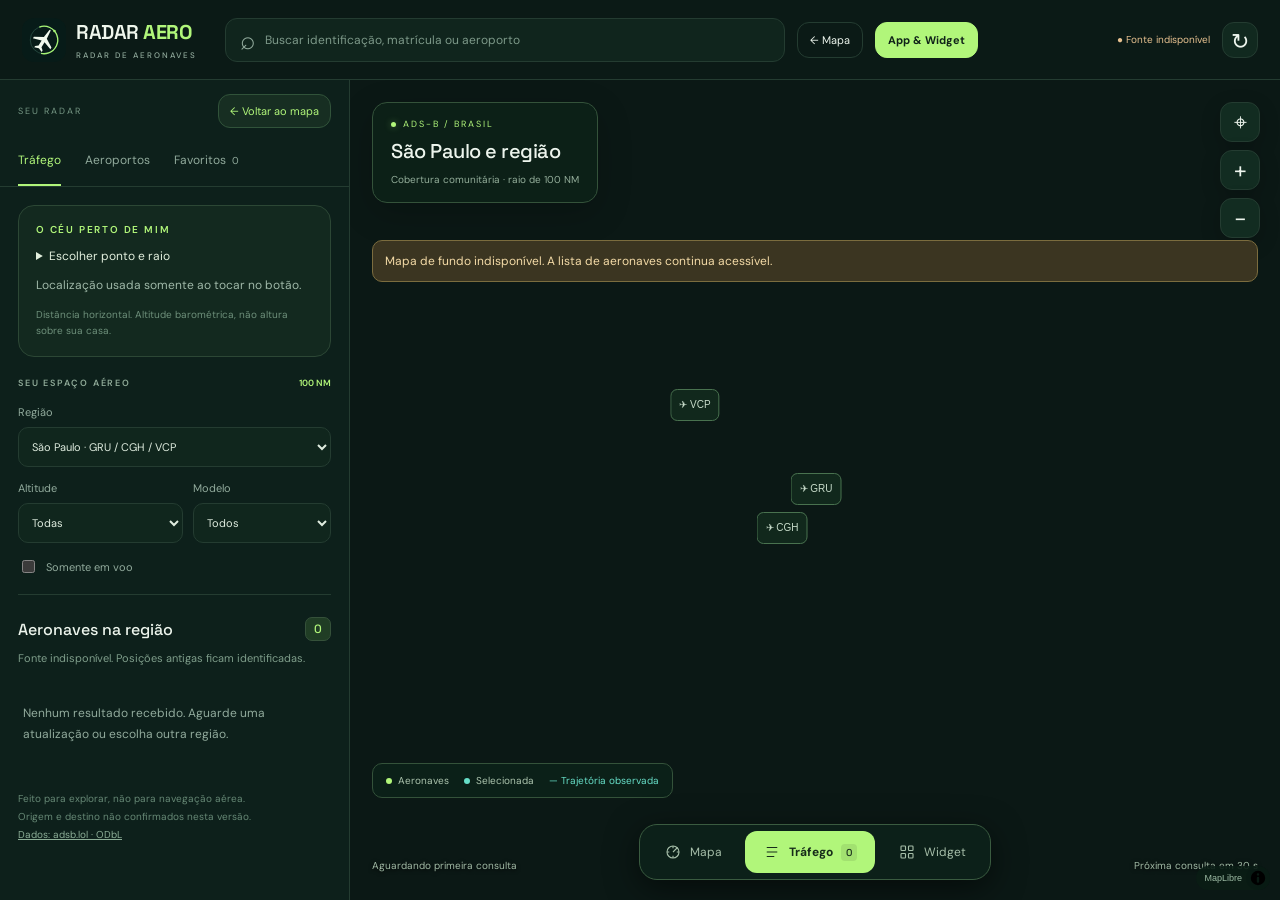
==== docs/radar.html @ 055c2222 "Importar projeto completo Radar Aero e remover importador temporário" ====
<!doctype html><html lang="pt-BR"><head><meta charset="utf-8"><meta name="viewport" content="width=device-width,initial-scale=1"><meta name="theme-color" content="#071b18"><link rel="manifest" href="./manifest.webmanifest?v=20261102-3"><link rel="apple-touch-icon" href="./icons/app-icon-192.png"><title>Radar Aero</title><link rel="stylesheet" href="./vendor/maplibre-gl.css"><link rel="stylesheet" href="./radar.css?v=20261102-3"></head><body>
<header><a class="brand" href="./" target="_top"><img class="logo" src="./icons/radar-mark.svg" width="44" height="44" alt=""><span>RADAR <b>AERO</b><small>RADAR DE AERONAVES</small></span></a><label class="search"><span>⌕</span><input id="search" type="search" placeholder="Buscar identificação, matrícula ou aeroporto" aria-label="Buscar identificação, matrícula ou aeroporto" autocomplete="off"></label><button id="map-back" class="header-map">← Mapa</button><button id="install-app" title="App e widget">App &amp; Widget</button><span class="connection" id="connection" role="status">● Conectando</span><button id="refresh" aria-label="Atualizar posições">↻</button></header>
<div class="workspace"><aside id="sidebar" aria-label="Tráfego e detalhes"><div class="mobile-handle"></div><div class="panel-top"><span>SEU RADAR</span><button id="collapse" aria-expanded="true">← Voltar ao mapa</button></div><div class="tabs" role="tablist" aria-label="Explorar"><button role="tab" aria-selected="true" data-tab="traffic">Tráfego</button><button role="tab" aria-selected="false" data-tab="airports">Aeroportos</button><button role="tab" aria-selected="false" data-tab="favorites">Favoritos <span id="fav-count">0</span></button></div><div class="scroll"><section id="selection" hidden aria-label="Aeronave selecionada"></section><section class="near-card" aria-label="Perto de mim"><div class="section-label">O CÉU PERTO DE MIM</div><details id="near-settings"><summary>Escolher ponto e raio</summary><p>Escolha seu ponto e descubra os aviões ao redor.</p><button id="locate">⌖ Usar minha localização</button><details><summary>Escolher ponto manualmente</summary><form id="near-form"><label>Latitude<input id="near-lat" type="number" min="-90" max="90" step="any" required placeholder="-23.4356"></label><label>Longitude<input id="near-lon" type="number" min="-180" max="180" step="any" required placeholder="-46.4731"></label><button>Salvar ponto e explorar</button></form></details><label>Raio<select id="near-radius"><option value="5">5 km</option><option value="10" selected>10 km</option><option value="25">25 km</option><option value="50">50 km</option></select></label></details><p id="near-status" role="status">Localização usada somente ao tocar no botão.</p><button id="leave-near" hidden>Voltar à região</button><button id="widget-config" hidden>↓ Configuração do widget</button><small>Distância horizontal. Altitude barométrica, não altura sobre sua casa.</small></section><section class="filters" id="filters"><div class="section-label">SEU ESPAÇO AÉREO <span>100 NM</span></div><label>Região<select id="region"><option value="sp">São Paulo · GRU / CGH / VCP</option><option value="rio">Rio de Janeiro · GIG</option><option value="brasilia">Brasília · BSB</option><option value="salvador">Salvador · SSA</option></select></label><div class="filter-row"><label>Altitude<select id="altitude"><option value="all">Todas</option><option value="low">Abaixo de 10.000 pés</option><option value="high">10.000 pés ou mais</option></select></label><label>Modelo<select id="model"><option value="all">Todos</option></select></label></div><label class="check"><input id="airborne" type="checkbox"> Somente em voo</label></section><div class="list-heading"><h1 id="list-title">Aeronaves na região</h1><span id="result-count">—</span></div><p id="list-note">Buscando posições recebidas pela rede ADS-B.</p><div id="results" role="tabpanel" aria-label="Resultados"></div><div class="side-footer">Feito para explorar, não para navegação aérea.<br>Origem e destino não confirmados nesta versão.<br><a href="https://www.adsb.lol/docs/open-data/api" target="_blank" rel="noopener">Dados: adsb.lol · ODbL</a></div></div></aside>
<main id="map-area" aria-label="Mapa do radar"><div id="map"></div><div class="map-title"><span><i class="signal-dot"></i> ADS-B / BRASIL</span><strong id="region-name">São Paulo e região</strong><small>Cobertura comunitária · raio de 100 NM</small></div><div id="map-error" hidden role="status">Mapa de fundo indisponível. A lista de aeronaves continua acessível.</div><div class="map-controls"><button id="home" aria-label="Voltar à região">⌖</button><button id="zoom-in" aria-label="Aproximar mapa">+</button><button id="zoom-out" aria-label="Afastar mapa">−</button></div><div class="map-legend"><span><i></i> Aeronaves</span><span><i class="cyan"></i> Selecionada</span><span class="line-key">— Trajetória observada</span></div><div class="bottom-status"><span id="updated">Aguardando primeira consulta</span><span id="next-update"></span></div></main></div>
<nav class="app-nav" aria-label="Navegação principal"><button id="nav-map" aria-pressed="true"><svg viewBox="0 0 24 24" aria-hidden="true"><circle cx="12" cy="12" r="8"/><path d="M12 12l6-6M4 12h3m10 0h3M12 4v3m0 10v3"/></svg>Mapa</button><button id="open-panel" aria-controls="sidebar" aria-expanded="false"><svg viewBox="0 0 24 24" aria-hidden="true"><path d="M5 6h14M5 12h14M5 18h10"/></svg>Tráfego <span id="mobile-count">0</span></button><button id="nav-widget"><svg viewBox="0 0 24 24" aria-hidden="true"><rect x="4" y="4" width="6" height="6" rx="1"/><rect x="14" y="4" width="6" height="6" rx="1"/><rect x="4" y="14" width="6" height="6" rx="1"/><rect x="14" y="14" width="6" height="6" rx="1"/></svg>Widget</button></nav><script src="./vendor/maplibre-gl.js"></script><script type="module" src="./radar.js?v=20261102-3"></script><dialog id="install-help" aria-labelledby="install-title"><div class="dialog-top"><img src="./icons/radar-mark.svg" width="48" height="48" alt="Radar Aero"><div class="dialog-switch" role="tablist" aria-label="Instalação"><button id="tab-app" role="tab" aria-selected="true">App</button><button id="tab-widget" role="tab" aria-selected="false">Widget Android</button></div><button id="close-install" aria-label="Fechar App e Widget">×</button></div><div class="dialog-scroll" data-view="app"><p class="eyebrow">SEU RADAR, SEMPRE POR PERTO</p><h2 id="install-title">Leve o céu com você.</h2><p class="dialog-lead">No computador, no celular ou direto na sua tela inicial.</p><section class="install-card"><span class="card-tag">CELULAR + PC</span><h3>Instale o Radar Aero</h3><p>Abra o mapa em uma janela própria, com atalho e ícone no seu aparelho.</p><button id="confirm-install" class="primary-action">Instalar app</button><p id="install-status" role="status">No Chrome ou Edge, procure “Instalar app” no menu do navegador. No iPhone, use Safari → Compartilhar → Adicionar à Tela de Início.</p></section><section class="install-card widget-card" id="widget-section"><span class="card-tag">WIDGET ANDROID</span><h3>O céu na sua tela inicial</h3><p>Veja os aviões perto do ponto salvo, sem abrir o mapa.</p><a class="primary-action" href="./downloads/radar-aero-widget-0.2.1.apk" download>Baixar widget Android <span>↓</span></a><ol><li>Instale o arquivo e abra <strong>Radar Aero Widget</strong>.</li><li>Toque em <strong>Adicionar widget à tela inicial</strong> e confirme no Android.</li><li>Escolha seu ponto depois, em <strong>Ajustes</strong> no widget.</li></ol><p class="helper">Se nada aparecer no Galaxy: pressione um espaço vazio da tela inicial → Widgets → Radar Aero Widget → Adicionar. O widget é instalado pelo APK, separadamente do app web.</p><button id="prepare-widget" class="secondary-action">Configurar meu ponto no radar →</button></section><p class="dialog-foot">O widget mostra o horário da consulta. Atualização automática sujeita às regras de bateria do Android.</p></div></dialog><script type="module" src="./pwa.js?v=20261102-3"></script></body></html>
---- docs/vendor/maplibre-gl.css ----
.maplibregl-map{font:12px/20px Helvetica Neue,Arial,Helvetica,sans-serif;overflow:hidden;position:relative;-webkit-tap-highlight-color:rgb(0 0 0/0)}.maplibregl-canvas{left:0;position:absolute;top:0}.maplibregl-map:fullscreen{height:100%;width:100%}.maplibregl-ctrl-group button.maplibregl-ctrl-compass{touch-action:none}.maplibregl-canvas-container.maplibregl-interactive,.maplibregl-ctrl-group button.maplibregl-ctrl-compass{cursor:grab;-webkit-user-select:none;-moz-user-select:none;user-select:none}.maplibregl-canvas-container.maplibregl-interactive.maplibregl-track-pointer{cursor:pointer}.maplibregl-canvas-container.maplibregl-interactive:active,.maplibregl-ctrl-group button.maplibregl-ctrl-compass:active{cursor:grabbing}.maplibregl-canvas-container.maplibregl-touch-zoom-rotate,.maplibregl-canvas-container.maplibregl-touch-zoom-rotate .maplibregl-canvas{touch-action:pan-x pan-y}.maplibregl-canvas-container.maplibregl-touch-drag-pan,.maplibregl-canvas-container.maplibregl-touch-drag-pan .maplibregl-canvas{touch-action:pinch-zoom}.maplibregl-canvas-container.maplibregl-touch-zoom-rotate.maplibregl-touch-drag-pan,.maplibregl-canvas-container.maplibregl-touch-zoom-rotate.maplibregl-touch-drag-pan .maplibregl-canvas{touch-action:none}.maplibregl-canvas-container.maplibregl-touch-drag-pan.maplibregl-cooperative-gestures,.maplibregl-canvas-container.maplibregl-touch-drag-pan.maplibregl-cooperative-gestures .maplibregl-canvas{touch-action:pan-x pan-y}.maplibregl-ctrl-bottom-left,.maplibregl-ctrl-bottom-right,.maplibregl-ctrl-top-left,.maplibregl-ctrl-top-right{pointer-events:none;position:absolute;z-index:2}.maplibregl-ctrl-top-left{left:0;top:0}.maplibregl-ctrl-top-right{right:0;top:0}.maplibregl-ctrl-bottom-left{bottom:0;left:0}.maplibregl-ctrl-bottom-right{bottom:0;right:0}.maplibregl-ctrl{clear:both;pointer-events:auto;transform:translate(0)}.maplibregl-ctrl-top-left .maplibregl-ctrl{float:left;margin:10px 0 0 10px}.maplibregl-ctrl-top-right .maplibregl-ctrl{float:right;margin:10px 10px 0 0}.maplibregl-ctrl-bottom-left .maplibregl-ctrl{float:left;margin:0 0 10px 10px}.maplibregl-ctrl-bottom-right .maplibregl-ctrl{float:right;margin:0 10px 10px 0}.maplibregl-ctrl-group{background:#fff;border-radius:4px}.maplibregl-ctrl-group:not(:empty){box-shadow:0 0 0 2px rgba(0,0,0,.1)}@media (forced-colors:active){.maplibregl-ctrl-group:not(:empty){box-shadow:0 0 0 2px ButtonText}}.maplibregl-ctrl-group button{background-color:transparent;border:0;box-sizing:border-box;cursor:pointer;display:block;height:29px;outline:none;padding:0;width:29px}.maplibregl-ctrl-group button+button{border-top:1px solid #ddd}.maplibregl-ctrl button .maplibregl-ctrl-icon{background-position:50%;background-repeat:no-repeat;display:block;height:100%;width:100%}@media (forced-colors:active){.maplibregl-ctrl-icon{background-color:transparent}.maplibregl-ctrl-group button+button{border-top:1px solid ButtonText}}.maplibregl-ctrl button::-moz-focus-inner{border:0;padding:0}.maplibregl-ctrl-attrib-button:focus,.maplibregl-ctrl-group button:focus{box-shadow:0 0 2px 2px #0096ff}.maplibregl-ctrl button:disabled{cursor:not-allowed}.maplibregl-ctrl button:disabled .maplibregl-ctrl-icon{opacity:.25}@media (hover:hover){.maplibregl-ctrl button:not(:disabled):hover{background-color:rgb(0 0 0/5%)}}.maplibregl-ctrl button:not(:disabled):active{background-color:rgb(0 0 0/5%)}.maplibregl-ctrl-group button:focus:focus-visible{box-shadow:0 0 2px 2px #0096ff}.maplibregl-ctrl-group button:focus:not(:focus-visible){box-shadow:none}.maplibregl-ctrl-group button:focus:first-child{border-radius:4px 4px 0 0}.maplibregl-ctrl-group button:focus:last-child{border-radius:0 0 4px 4px}.maplibregl-ctrl-group button:focus:only-child{border-radius:inherit}.maplibregl-ctrl button.maplibregl-ctrl-zoom-out .maplibregl-ctrl-icon{background-image:url("data:image/svg+xml;charset=utf-8,%3Csvg xmlns='http://www.w3.org/2000/svg' width='29' height='29' fill='%23333' viewBox='0 0 29 29'%3E%3Cpath d='M10 13c-.75 0-1.5.75-1.5 1.5S9.25 16 10 16h9c.75 0 1.5-.75 1.5-1.5S19.75 13 19 13z'/%3E%3C/svg%3E")}.maplibregl-ctrl button.maplibregl-ctrl-zoom-in .maplibregl-ctrl-icon{background-image:url("data:image/svg+xml;charset=utf-8,%3Csvg xmlns='http://www.w3.org/2000/svg' width='29' height='29' fill='%23333' viewBox='0 0 29 29'%3E%3Cpath d='M14.5 8.5c-.75 0-1.5.75-1.5 1.5v3h-3c-.75 0-1.5.75-1.5 1.5S9.25 16 10 16h3v3c0 .75.75 1.5 1.5 1.5S16 19.75 16 19v-3h3c.75 0 1.5-.75 1.5-1.5S19.75 13 19 13h-3v-3c0-.75-.75-1.5-1.5-1.5'/%3E%3C/svg%3E")}@media (forced-colors:active){.maplibregl-ctrl button.maplibregl-ctrl-zoom-out .maplibregl-ctrl-icon{background-image:url("data:image/svg+xml;charset=utf-8,%3Csvg xmlns='http://www.w3.org/2000/svg' width='29' height='29' fill='%23fff' viewBox='0 0 29 29'%3E%3Cpath d='M10 13c-.75 0-1.5.75-1.5 1.5S9.25 16 10 16h9c.75 0 1.5-.75 1.5-1.5S19.75 13 19 13z'/%3E%3C/svg%3E")}.maplibregl-ctrl button.maplibregl-ctrl-zoom-in .maplibregl-ctrl-icon{background-image:url("data:image/svg+xml;charset=utf-8,%3Csvg xmlns='http://www.w3.org/2000/svg' width='29' height='29' fill='%23fff' viewBox='0 0 29 29'%3E%3Cpath d='M14.5 8.5c-.75 0-1.5.75-1.5 1.5v3h-3c-.75 0-1.5.75-1.5 1.5S9.25 16 10 16h3v3c0 .75.75 1.5 1.5 1.5S16 19.75 16 19v-3h3c.75 0 1.5-.75 1.5-1.5S19.75 13 19 13h-3v-3c0-.75-.75-1.5-1.5-1.5'/%3E%3C/svg%3E")}}@media (forced-colors:active) and (prefers-color-scheme:light){.maplibregl-ctrl button.maplibregl-ctrl-zoom-out .maplibregl-ctrl-icon{background-image:url("data:image/svg+xml;charset=utf-8,%3Csvg xmlns='http://www.w3.org/2000/svg' width='29' height='29' viewBox='0 0 29 29'%3E%3Cpath d='M10 13c-.75 0-1.5.75-1.5 1.5S9.25 16 10 16h9c.75 0 1.5-.75 1.5-1.5S19.75 13 19 13z'/%3E%3C/svg%3E")}.maplibregl-ctrl button.maplibregl-ctrl-zoom-in .maplibregl-ctrl-icon{background-image:url("data:image/svg+xml;charset=utf-8,%3Csvg xmlns='http://www.w3.org/2000/svg' width='29' height='29' viewBox='0 0 29 29'%3E%3Cpath d='M14.5 8.5c-.75 0-1.5.75-1.5 1.5v3h-3c-.75 0-1.5.75-1.5 1.5S9.25 16 10 16h3v3c0 .75.75 1.5 1.5 1.5S16 19.75 16 19v-3h3c.75 0 1.5-.75 1.5-1.5S19.75 13 19 13h-3v-3c0-.75-.75-1.5-1.5-1.5'/%3E%3C/svg%3E")}}.maplibregl-ctrl button.maplibregl-ctrl-fullscreen .maplibregl-ctrl-icon{background-image:url("data:image/svg+xml;charset=utf-8,%3Csvg xmlns='http://www.w3.org/2000/svg' width='29' height='29' fill='%23333' viewBox='0 0 29 29'%3E%3Cpath d='M24 16v5.5c0 1.75-.75 2.5-2.5 2.5H16v-1l3-1.5-4-5.5 1-1 5.5 4 1.5-3zM6 16l1.5 3 5.5-4 1 1-4 5.5 3 1.5v1H7.5C5.75 24 5 23.25 5 21.5V16zm7-11v1l-3 1.5 4 5.5-1 1-5.5-4L6 13H5V7.5C5 5.75 5.75 5 7.5 5zm11 2.5c0-1.75-.75-2.5-2.5-2.5H16v1l3 1.5-4 5.5 1 1 5.5-4 1.5 3h1z'/%3E%3C/svg%3E")}.maplibregl-ctrl button.maplibregl-ctrl-shrink .maplibregl-ctrl-icon{background-image:url("data:image/svg+xml;charset=utf-8,%3Csvg xmlns='http://www.w3.org/2000/svg' width='29' height='29' viewBox='0 0 29 29'%3E%3Cpath d='M18.5 16c-1.75 0-2.5.75-2.5 2.5V24h1l1.5-3 5.5 4 1-1-4-5.5 3-1.5v-1zM13 18.5c0-1.75-.75-2.5-2.5-2.5H5v1l3 1.5L4 24l1 1 5.5-4 1.5 3h1zm3-8c0 1.75.75 2.5 2.5 2.5H24v-1l-3-1.5L25 5l-1-1-5.5 4L17 5h-1zM10.5 13c1.75 0 2.5-.75 2.5-2.5V5h-1l-1.5 3L5 4 4 5l4 5.5L5 12v1z'/%3E%3C/svg%3E")}@media (forced-colors:active){.maplibregl-ctrl button.maplibregl-ctrl-fullscreen .maplibregl-ctrl-icon{background-image:url("data:image/svg+xml;charset=utf-8,%3Csvg xmlns='http://www.w3.org/2000/svg' width='29' height='29' fill='%23fff' viewBox='0 0 29 29'%3E%3Cpath d='M24 16v5.5c0 1.75-.75 2.5-2.5 2.5H16v-1l3-1.5-4-5.5 1-1 5.5 4 1.5-3zM6 16l1.5 3 5.5-4 1 1-4 5.5 3 1.5v1H7.5C5.75 24 5 23.25 5 21.5V16zm7-11v1l-3 1.5 4 5.5-1 1-5.5-4L6 13H5V7.5C5 5.75 5.75 5 7.5 5zm11 2.5c0-1.75-.75-2.5-2.5-2.5H16v1l3 1.5-4 5.5 1 1 5.5-4 1.5 3h1z'/%3E%3C/svg%3E")}.maplibregl-ctrl button.maplibregl-ctrl-shrink .maplibregl-ctrl-icon{background-image:url("data:image/svg+xml;charset=utf-8,%3Csvg xmlns='http://www.w3.org/2000/svg' width='29' height='29' fill='%23fff' viewBox='0 0 29 29'%3E%3Cpath d='M18.5 16c-1.75 0-2.5.75-2.5 2.5V24h1l1.5-3 5.5 4 1-1-4-5.5 3-1.5v-1zM13 18.5c0-1.75-.75-2.5-2.5-2.5H5v1l3 1.5L4 24l1 1 5.5-4 1.5 3h1zm3-8c0 1.75.75 2.5 2.5 2.5H24v-1l-3-1.5L25 5l-1-1-5.5 4L17 5h-1zM10.5 13c1.75 0 2.5-.75 2.5-2.5V5h-1l-1.5 3L5 4 4 5l4 5.5L5 12v1z'/%3E%3C/svg%3E")}}@media (forced-colors:active) and (prefers-color-scheme:light){.maplibregl-ctrl button.maplibregl-ctrl-fullscreen .maplibregl-ctrl-icon{background-image:url("data:image/svg+xml;charset=utf-8,%3Csvg xmlns='http://www.w3.org/2000/svg' width='29' height='29' viewBox='0 0 29 29'%3E%3Cpath d='M24 16v5.5c0 1.75-.75 2.5-2.5 2.5H16v-1l3-1.5-4-5.5 1-1 5.5 4 1.5-3zM6 16l1.5 3 5.5-4 1 1-4 5.5 3 1.5v1H7.5C5.75 24 5 23.25 5 21.5V16zm7-11v1l-3 1.5 4 5.5-1 1-5.5-4L6 13H5V7.5C5 5.75 5.75 5 7.5 5zm11 2.5c0-1.75-.75-2.5-2.5-2.5H16v1l3 1.5-4 5.5 1 1 5.5-4 1.5 3h1z'/%3E%3C/svg%3E")}.maplibregl-ctrl button.maplibregl-ctrl-shrink .maplibregl-ctrl-icon{background-image:url("data:image/svg+xml;charset=utf-8,%3Csvg xmlns='http://www.w3.org/2000/svg' width='29' height='29' viewBox='0 0 29 29'%3E%3Cpath d='M18.5 16c-1.75 0-2.5.75-2.5 2.5V24h1l1.5-3 5.5 4 1-1-4-5.5 3-1.5v-1zM13 18.5c0-1.75-.75-2.5-2.5-2.5H5v1l3 1.5L4 24l1 1 5.5-4 1.5 3h1zm3-8c0 1.75.75 2.5 2.5 2.5H24v-1l-3-1.5L25 5l-1-1-5.5 4L17 5h-1zM10.5 13c1.75 0 2.5-.75 2.5-2.5V5h-1l-1.5 3L5 4 4 5l4 5.5L5 12v1z'/%3E%3C/svg%3E")}}.maplibregl-ctrl button.maplibregl-ctrl-compass .maplibregl-ctrl-icon{background-image:url("data:image/svg+xml;charset=utf-8,%3Csvg xmlns='http://www.w3.org/2000/svg' width='29' height='29' fill='%23333' viewBox='0 0 29 29'%3E%3Cpath d='m10.5 14 4-8 4 8z'/%3E%3Cpath fill='%23ccc' d='m10.5 16 4 8 4-8z'/%3E%3C/svg%3E")}@media (forced-colors:active){.maplibregl-ctrl button.maplibregl-ctrl-compass .maplibregl-ctrl-icon{background-image:url("data:image/svg+xml;charset=utf-8,%3Csvg xmlns='http://www.w3.org/2000/svg' width='29' height='29' fill='%23fff' viewBox='0 0 29 29'%3E%3Cpath d='m10.5 14 4-8 4 8z'/%3E%3Cpath fill='%23ccc' d='m10.5 16 4 8 4-8z'/%3E%3C/svg%3E")}}@media (forced-colors:active) and (prefers-color-scheme:light){.maplibregl-ctrl button.maplibregl-ctrl-compass .maplibregl-ctrl-icon{background-image:url("data:image/svg+xml;charset=utf-8,%3Csvg xmlns='http://www.w3.org/2000/svg' width='29' height='29' viewBox='0 0 29 29'%3E%3Cpath d='m10.5 14 4-8 4 8z'/%3E%3Cpath fill='%23ccc' d='m10.5 16 4 8 4-8z'/%3E%3C/svg%3E")}}.maplibregl-ctrl button.maplibregl-ctrl-globe .maplibregl-ctrl-icon{background-image:url("data:image/svg+xml;charset=utf-8,%3Csvg xmlns='http://www.w3.org/2000/svg' width='22' height='22' fill='none' stroke='%23333' viewBox='0 0 22 22'%3E%3Ccircle cx='11' cy='11' r='8.5'/%3E%3Cpath d='M17.5 11c0 4.819-3.02 8.5-6.5 8.5S4.5 15.819 4.5 11 7.52 2.5 11 2.5s6.5 3.681 6.5 8.5Z'/%3E%3Cpath d='M13.5 11c0 2.447-.331 4.64-.853 6.206-.262.785-.562 1.384-.872 1.777-.314.399-.58.517-.775.517s-.461-.118-.775-.517c-.31-.393-.61-.992-.872-1.777C8.831 15.64 8.5 13.446 8.5 11s.331-4.64.853-6.206c.262-.785.562-1.384.872-1.777.314-.399.58-.517.775-.517s.461.118.775.517c.31.393.61.992.872 1.777.522 1.565.853 3.76.853 6.206Z'/%3E%3Cpath d='M11 7.5c-1.909 0-3.622-.166-4.845-.428-.616-.132-1.08-.283-1.379-.434a1.3 1.3 0 0 1-.224-.138q.07-.058.224-.138c.299-.151.763-.302 1.379-.434C7.378 5.666 9.091 5.5 11 5.5s3.622.166 4.845.428c.616.132 1.08.283 1.379.434.105.053.177.1.224.138q-.07.058-.224.138c-.299.151-.763.302-1.379.434-1.223.262-2.936.428-4.845.428ZM4.486 6.436ZM11 16.5c-1.909 0-3.622-.166-4.845-.428-.616-.132-1.08-.283-1.379-.434a1.3 1.3 0 0 1-.224-.138 1.3 1.3 0 0 1 .224-.138c.299-.151.763-.302 1.379-.434C7.378 14.666 9.091 14.5 11 14.5s3.622.166 4.845.428c.616.132 1.08.283 1.379.434.105.053.177.1.224.138a1.3 1.3 0 0 1-.224.138c-.299.151-.763.302-1.379.434-1.223.262-2.936.428-4.845.428Zm-6.514-1.064ZM11 12.5c-2.46 0-4.672-.222-6.255-.574-.796-.177-1.406-.38-1.805-.59a1.5 1.5 0 0 1-.39-.272.3.3 0 0 1-.047-.064.3.3 0 0 1 .048-.064c.066-.073.189-.167.389-.272.399-.21 1.009-.413 1.805-.59C6.328 9.722 8.54 9.5 11 9.5s4.672.222 6.256.574c.795.177 1.405.38 1.804.59.2.105.323.2.39.272a.3.3 0 0 1 .047.064.3.3 0 0 1-.048.064 1.4 1.4 0 0 1-.389.272c-.399.21-1.009.413-1.804.59-1.584.352-3.796.574-6.256.574Zm-8.501-1.51v.002zm0 .018v.002zm17.002.002v-.002zm0-.018v-.002z'/%3E%3C/svg%3E")}.maplibregl-ctrl button.maplibregl-ctrl-globe-enabled .maplibregl-ctrl-icon{background-image:url("data:image/svg+xml;charset=utf-8,%3Csvg xmlns='http://www.w3.org/2000/svg' width='22' height='22' fill='none' stroke='%2333b5e5' viewBox='0 0 22 22'%3E%3Ccircle cx='11' cy='11' r='8.5'/%3E%3Cpath d='M17.5 11c0 4.819-3.02 8.5-6.5 8.5S4.5 15.819 4.5 11 7.52 2.5 11 2.5s6.5 3.681 6.5 8.5Z'/%3E%3Cpath d='M13.5 11c0 2.447-.331 4.64-.853 6.206-.262.785-.562 1.384-.872 1.777-.314.399-.58.517-.775.517s-.461-.118-.775-.517c-.31-.393-.61-.992-.872-1.777C8.831 15.64 8.5 13.446 8.5 11s.331-4.64.853-6.206c.262-.785.562-1.384.872-1.777.314-.399.58-.517.775-.517s.461.118.775.517c.31.393.61.992.872 1.777.522 1.565.853 3.76.853 6.206Z'/%3E%3Cpath d='M11 7.5c-1.909 0-3.622-.166-4.845-.428-.616-.132-1.08-.283-1.379-.434a1.3 1.3 0 0 1-.224-.138q.07-.058.224-.138c.299-.151.763-.302 1.379-.434C7.378 5.666 9.091 5.5 11 5.5s3.622.166 4.845.428c.616.132 1.08.283 1.379.434.105.053.177.1.224.138q-.07.058-.224.138c-.299.151-.763.302-1.379.434-1.223.262-2.936.428-4.845.428ZM4.486 6.436ZM11 16.5c-1.909 0-3.622-.166-4.845-.428-.616-.132-1.08-.283-1.379-.434a1.3 1.3 0 0 1-.224-.138 1.3 1.3 0 0 1 .224-.138c.299-.151.763-.302 1.379-.434C7.378 14.666 9.091 14.5 11 14.5s3.622.166 4.845.428c.616.132 1.08.283 1.379.434.105.053.177.1.224.138a1.3 1.3 0 0 1-.224.138c-.299.151-.763.302-1.379.434-1.223.262-2.936.428-4.845.428Zm-6.514-1.064ZM11 12.5c-2.46 0-4.672-.222-6.255-.574-.796-.177-1.406-.38-1.805-.59a1.5 1.5 0 0 1-.39-.272.3.3 0 0 1-.047-.064.3.3 0 0 1 .048-.064c.066-.073.189-.167.389-.272.399-.21 1.009-.413 1.805-.59C6.328 9.722 8.54 9.5 11 9.5s4.672.222 6.256.574c.795.177 1.405.38 1.804.59.2.105.323.2.39.272a.3.3 0 0 1 .047.064.3.3 0 0 1-.048.064 1.4 1.4 0 0 1-.389.272c-.399.21-1.009.413-1.804.59-1.584.352-3.796.574-6.256.574Zm-8.501-1.51v.002zm0 .018v.002zm17.002.002v-.002zm0-.018v-.002z'/%3E%3C/svg%3E")}.maplibregl-ctrl button.maplibregl-ctrl-terrain .maplibregl-ctrl-icon{background-image:url("data:image/svg+xml;charset=utf-8,%3Csvg xmlns='http://www.w3.org/2000/svg' width='22' height='22' fill='%23333' viewBox='0 0 22 22'%3E%3Cpath d='m1.754 13.406 4.453-4.851 3.09 3.09 3.281 3.277.969-.969-3.309-3.312 3.844-4.121 6.148 6.886h1.082v-.855l-7.207-8.07-4.84 5.187L6.169 6.57l-5.48 5.965v.871ZM.688 16.844h20.625v1.375H.688Zm0 0'/%3E%3C/svg%3E")}.maplibregl-ctrl button.maplibregl-ctrl-terrain-enabled .maplibregl-ctrl-icon{background-image:url("data:image/svg+xml;charset=utf-8,%3Csvg xmlns='http://www.w3.org/2000/svg' width='22' height='22' fill='%2333b5e5' viewBox='0 0 22 22'%3E%3Cpath d='m1.754 13.406 4.453-4.851 3.09 3.09 3.281 3.277.969-.969-3.309-3.312 3.844-4.121 6.148 6.886h1.082v-.855l-7.207-8.07-4.84 5.187L6.169 6.57l-5.48 5.965v.871ZM.688 16.844h20.625v1.375H.688Zm0 0'/%3E%3C/svg%3E")}.maplibregl-ctrl button.maplibregl-ctrl-geolocate .maplibregl-ctrl-icon{background-image:url("data:image/svg+xml;charset=utf-8,%3Csvg xmlns='http://www.w3.org/2000/svg' width='29' height='29' fill='%23333' viewBox='0 0 20 20'%3E%3Cpath d='M10 4C9 4 9 5 9 5v.1A5 5 0 0 0 5.1 9H5s-1 0-1 1 1 1 1 1h.1A5 5 0 0 0 9 14.9v.1s0 1 1 1 1-1 1-1v-.1a5 5 0 0 0 3.9-3.9h.1s1 0 1-1-1-1-1-1h-.1A5 5 0 0 0 11 5.1V5s0-1-1-1m0 2.5a3.5 3.5 0 1 1 0 7 3.5 3.5 0 1 1 0-7'/%3E%3Ccircle cx='10' cy='10' r='2'/%3E%3C/svg%3E")}.maplibregl-ctrl button.maplibregl-ctrl-geolocate:disabled .maplibregl-ctrl-icon{background-image:url("data:image/svg+xml;charset=utf-8,%3Csvg xmlns='http://www.w3.org/2000/svg' width='29' height='29' fill='%23aaa' viewBox='0 0 20 20'%3E%3Cpath d='M10 4C9 4 9 5 9 5v.1A5 5 0 0 0 5.1 9H5s-1 0-1 1 1 1 1 1h.1A5 5 0 0 0 9 14.9v.1s0 1 1 1 1-1 1-1v-.1a5 5 0 0 0 3.9-3.9h.1s1 0 1-1-1-1-1-1h-.1A5 5 0 0 0 11 5.1V5s0-1-1-1m0 2.5a3.5 3.5 0 1 1 0 7 3.5 3.5 0 1 1 0-7'/%3E%3Ccircle cx='10' cy='10' r='2'/%3E%3Cpath fill='red' d='m14 5 1 1-9 9-1-1z'/%3E%3C/svg%3E")}.maplibregl-ctrl button.maplibregl-ctrl-geolocate.maplibregl-ctrl-geolocate-active .maplibregl-ctrl-icon{background-image:url("data:image/svg+xml;charset=utf-8,%3Csvg xmlns='http://www.w3.org/2000/svg' width='29' height='29' fill='%2333b5e5' viewBox='0 0 20 20'%3E%3Cpath d='M10 4C9 4 9 5 9 5v.1A5 5 0 0 0 5.1 9H5s-1 0-1 1 1 1 1 1h.1A5 5 0 0 0 9 14.9v.1s0 1 1 1 1-1 1-1v-.1a5 5 0 0 0 3.9-3.9h.1s1 0 1-1-1-1-1-1h-.1A5 5 0 0 0 11 5.1V5s0-1-1-1m0 2.5a3.5 3.5 0 1 1 0 7 3.5 3.5 0 1 1 0-7'/%3E%3Ccircle cx='10' cy='10' r='2'/%3E%3C/svg%3E")}.maplibregl-ctrl button.maplibregl-ctrl-geolocate.maplibregl-ctrl-geolocate-active-error .maplibregl-ctrl-icon{background-image:url("data:image/svg+xml;charset=utf-8,%3Csvg xmlns='http://www.w3.org/2000/svg' width='29' height='29' fill='%23e58978' viewBox='0 0 20 20'%3E%3Cpath d='M10 4C9 4 9 5 9 5v.1A5 5 0 0 0 5.1 9H5s-1 0-1 1 1 1 1 1h.1A5 5 0 0 0 9 14.9v.1s0 1 1 1 1-1 1-1v-.1a5 5 0 0 0 3.9-3.9h.1s1 0 1-1-1-1-1-1h-.1A5 5 0 0 0 11 5.1V5s0-1-1-1m0 2.5a3.5 3.5 0 1 1 0 7 3.5 3.5 0 1 1 0-7'/%3E%3Ccircle cx='10' cy='10' r='2'/%3E%3C/svg%3E")}.maplibregl-ctrl button.maplibregl-ctrl-geolocate.maplibregl-ctrl-geolocate-background .maplibregl-ctrl-icon{background-image:url("data:image/svg+xml;charset=utf-8,%3Csvg xmlns='http://www.w3.org/2000/svg' width='29' height='29' fill='%2333b5e5' viewBox='0 0 20 20'%3E%3Cpath d='M10 4C9 4 9 5 9 5v.1A5 5 0 0 0 5.1 9H5s-1 0-1 1 1 1 1 1h.1A5 5 0 0 0 9 14.9v.1s0 1 1 1 1-1 1-1v-.1a5 5 0 0 0 3.9-3.9h.1s1 0 1-1-1-1-1-1h-.1A5 5 0 0 0 11 5.1V5s0-1-1-1m0 2.5a3.5 3.5 0 1 1 0 7 3.5 3.5 0 1 1 0-7'/%3E%3C/svg%3E")}.maplibregl-ctrl button.maplibregl-ctrl-geolocate.maplibregl-ctrl-geolocate-background-error .maplibregl-ctrl-icon{background-image:url("data:image/svg+xml;charset=utf-8,%3Csvg xmlns='http://www.w3.org/2000/svg' width='29' height='29' fill='%23e54e33' viewBox='0 0 20 20'%3E%3Cpath d='M10 4C9 4 9 5 9 5v.1A5 5 0 0 0 5.1 9H5s-1 0-1 1 1 1 1 1h.1A5 5 0 0 0 9 14.9v.1s0 1 1 1 1-1 1-1v-.1a5 5 0 0 0 3.9-3.9h.1s1 0 1-1-1-1-1-1h-.1A5 5 0 0 0 11 5.1V5s0-1-1-1m0 2.5a3.5 3.5 0 1 1 0 7 3.5 3.5 0 1 1 0-7'/%3E%3C/svg%3E")}.maplibregl-ctrl button.maplibregl-ctrl-geolocate.maplibregl-ctrl-geolocate-waiting .maplibregl-ctrl-icon{animation:maplibregl-spin 2s linear infinite}@media (forced-colors:active){.maplibregl-ctrl button.maplibregl-ctrl-geolocate .maplibregl-ctrl-icon{background-image:url("data:image/svg+xml;charset=utf-8,%3Csvg xmlns='http://www.w3.org/2000/svg' width='29' height='29' fill='%23fff' viewBox='0 0 20 20'%3E%3Cpath d='M10 4C9 4 9 5 9 5v.1A5 5 0 0 0 5.1 9H5s-1 0-1 1 1 1 1 1h.1A5 5 0 0 0 9 14.9v.1s0 1 1 1 1-1 1-1v-.1a5 5 0 0 0 3.9-3.9h.1s1 0 1-1-1-1-1-1h-.1A5 5 0 0 0 11 5.1V5s0-1-1-1m0 2.5a3.5 3.5 0 1 1 0 7 3.5 3.5 0 1 1 0-7'/%3E%3Ccircle cx='10' cy='10' r='2'/%3E%3C/svg%3E")}.maplibregl-ctrl button.maplibregl-ctrl-geolocate:disabled .maplibregl-ctrl-icon{background-image:url("data:image/svg+xml;charset=utf-8,%3Csvg xmlns='http://www.w3.org/2000/svg' width='29' height='29' fill='%23999' viewBox='0 0 20 20'%3E%3Cpath d='M10 4C9 4 9 5 9 5v.1A5 5 0 0 0 5.1 9H5s-1 0-1 1 1 1 1 1h.1A5 5 0 0 0 9 14.9v.1s0 1 1 1 1-1 1-1v-.1a5 5 0 0 0 3.9-3.9h.1s1 0 1-1-1-1-1-1h-.1A5 5 0 0 0 11 5.1V5s0-1-1-1m0 2.5a3.5 3.5 0 1 1 0 7 3.5 3.5 0 1 1 0-7'/%3E%3Ccircle cx='10' cy='10' r='2'/%3E%3Cpath fill='red' d='m14 5 1 1-9 9-1-1z'/%3E%3C/svg%3E")}.maplibregl-ctrl button.maplibregl-ctrl-geolocate.maplibregl-ctrl-geolocate-active .maplibregl-ctrl-icon{background-image:url("data:image/svg+xml;charset=utf-8,%3Csvg xmlns='http://www.w3.org/2000/svg' width='29' height='29' fill='%2333b5e5' viewBox='0 0 20 20'%3E%3Cpath d='M10 4C9 4 9 5 9 5v.1A5 5 0 0 0 5.1 9H5s-1 0-1 1 1 1 1 1h.1A5 5 0 0 0 9 14.9v.1s0 1 1 1 1-1 1-1v-.1a5 5 0 0 0 3.9-3.9h.1s1 0 1-1-1-1-1-1h-.1A5 5 0 0 0 11 5.1V5s0-1-1-1m0 2.5a3.5 3.5 0 1 1 0 7 3.5 3.5 0 1 1 0-7'/%3E%3Ccircle cx='10' cy='10' r='2'/%3E%3C/svg%3E")}.maplibregl-ctrl button.maplibregl-ctrl-geolocate.maplibregl-ctrl-geolocate-active-error .maplibregl-ctrl-icon{background-image:url("data:image/svg+xml;charset=utf-8,%3Csvg xmlns='http://www.w3.org/2000/svg' width='29' height='29' fill='%23e58978' viewBox='0 0 20 20'%3E%3Cpath d='M10 4C9 4 9 5 9 5v.1A5 5 0 0 0 5.1 9H5s-1 0-1 1 1 1 1 1h.1A5 5 0 0 0 9 14.9v.1s0 1 1 1 1-1 1-1v-.1a5 5 0 0 0 3.9-3.9h.1s1 0 1-1-1-1-1-1h-.1A5 5 0 0 0 11 5.1V5s0-1-1-1m0 2.5a3.5 3.5 0 1 1 0 7 3.5 3.5 0 1 1 0-7'/%3E%3Ccircle cx='10' cy='10' r='2'/%3E%3C/svg%3E")}.maplibregl-ctrl button.maplibregl-ctrl-geolocate.maplibregl-ctrl-geolocate-background .maplibregl-ctrl-icon{background-image:url("data:image/svg+xml;charset=utf-8,%3Csvg xmlns='http://www.w3.org/2000/svg' width='29' height='29' fill='%2333b5e5' viewBox='0 0 20 20'%3E%3Cpath d='M10 4C9 4 9 5 9 5v.1A5 5 0 0 0 5.1 9H5s-1 0-1 1 1 1 1 1h.1A5 5 0 0 0 9 14.9v.1s0 1 1 1 1-1 1-1v-.1a5 5 0 0 0 3.9-3.9h.1s1 0 1-1-1-1-1-1h-.1A5 5 0 0 0 11 5.1V5s0-1-1-1m0 2.5a3.5 3.5 0 1 1 0 7 3.5 3.5 0 1 1 0-7'/%3E%3C/svg%3E")}.maplibregl-ctrl button.maplibregl-ctrl-geolocate.maplibregl-ctrl-geolocate-background-error .maplibregl-ctrl-icon{background-image:url("data:image/svg+xml;charset=utf-8,%3Csvg xmlns='http://www.w3.org/2000/svg' width='29' height='29' fill='%23e54e33' viewBox='0 0 20 20'%3E%3Cpath d='M10 4C9 4 9 5 9 5v.1A5 5 0 0 0 5.1 9H5s-1 0-1 1 1 1 1 1h.1A5 5 0 0 0 9 14.9v.1s0 1 1 1 1-1 1-1v-.1a5 5 0 0 0 3.9-3.9h.1s1 0 1-1-1-1-1-1h-.1A5 5 0 0 0 11 5.1V5s0-1-1-1m0 2.5a3.5 3.5 0 1 1 0 7 3.5 3.5 0 1 1 0-7'/%3E%3C/svg%3E")}}@media (forced-colors:active) and (prefers-color-scheme:light){.maplibregl-ctrl button.maplibregl-ctrl-geolocate .maplibregl-ctrl-icon{background-image:url("data:image/svg+xml;charset=utf-8,%3Csvg xmlns='http://www.w3.org/2000/svg' width='29' height='29' viewBox='0 0 20 20'%3E%3Cpath d='M10 4C9 4 9 5 9 5v.1A5 5 0 0 0 5.1 9H5s-1 0-1 1 1 1 1 1h.1A5 5 0 0 0 9 14.9v.1s0 1 1 1 1-1 1-1v-.1a5 5 0 0 0 3.9-3.9h.1s1 0 1-1-1-1-1-1h-.1A5 5 0 0 0 11 5.1V5s0-1-1-1m0 2.5a3.5 3.5 0 1 1 0 7 3.5 3.5 0 1 1 0-7'/%3E%3Ccircle cx='10' cy='10' r='2'/%3E%3C/svg%3E")}.maplibregl-ctrl button.maplibregl-ctrl-geolocate:disabled .maplibregl-ctrl-icon{background-image:url("data:image/svg+xml;charset=utf-8,%3Csvg xmlns='http://www.w3.org/2000/svg' width='29' height='29' fill='%23666' viewBox='0 0 20 20'%3E%3Cpath d='M10 4C9 4 9 5 9 5v.1A5 5 0 0 0 5.1 9H5s-1 0-1 1 1 1 1 1h.1A5 5 0 0 0 9 14.9v.1s0 1 1 1 1-1 1-1v-.1a5 5 0 0 0 3.9-3.9h.1s1 0 1-1-1-1-1-1h-.1A5 5 0 0 0 11 5.1V5s0-1-1-1m0 2.5a3.5 3.5 0 1 1 0 7 3.5 3.5 0 1 1 0-7'/%3E%3Ccircle cx='10' cy='10' r='2'/%3E%3Cpath fill='red' d='m14 5 1 1-9 9-1-1z'/%3E%3C/svg%3E")}}@keyframes maplibregl-spin{0%{transform:rotate(0deg)}to{transform:rotate(1turn)}}a.maplibregl-ctrl-logo{background-image:url("data:image/svg+xml;charset=utf-8,%3Csvg xmlns='http://www.w3.org/2000/svg' width='88' height='23' fill='none'%3E%3Cpath fill='%23000' fill-opacity='.4' fill-rule='evenodd' d='M17.408 16.796h-1.827l2.501-12.095h.198l3.324 6.533.988 2.19.988-2.19 3.258-6.533h.181l2.6 12.095h-1.81l-1.218-5.644-.362-1.71-.658 1.71-2.929 5.644h-.098l-2.914-5.644-.757-1.71-.345 1.71zm1.958-3.42-.726 3.663a1.255 1.255 0 0 1-1.232 1.011h-1.827a1.255 1.255 0 0 1-1.229-1.509l2.501-12.095a1.255 1.255 0 0 1 1.23-1.001h.197a1.25 1.25 0 0 1 1.12.685l3.19 6.273 3.125-6.263a1.25 1.25 0 0 1 1.123-.695h.181a1.255 1.255 0 0 1 1.227.991l1.443 6.71a5 5 0 0 1 .314-.787l.009-.016a4.6 4.6 0 0 1 1.777-1.887c.782-.46 1.668-.667 2.611-.667a4.6 4.6 0 0 1 1.7.32l.306.134c.21-.16.474-.256.759-.256h1.694a1.255 1.255 0 0 1 1.212.925 1.255 1.255 0 0 1 1.212-.925h1.711c.284 0 .545.094.755.252.613-.3 1.312-.45 2.075-.45 1.356 0 2.557.445 3.482 1.4q.47.48.763 1.064V4.701a1.255 1.255 0 0 1 1.255-1.255h1.86A1.255 1.255 0 0 1 54.44 4.7v9.194h2.217c.19 0 .37.043.532.118v-4.77c0-.356.147-.678.385-.906a2.42 2.42 0 0 1-.682-1.71c0-.665.267-1.253.735-1.7a2.45 2.45 0 0 1 1.722-.674 2.43 2.43 0 0 1 1.705.675q.318.302.504.683V4.7a1.255 1.255 0 0 1 1.255-1.255h1.744A1.255 1.255 0 0 1 65.812 4.7v3.335a4.8 4.8 0 0 1 1.526-.246c.938 0 1.817.214 2.59.69a4.47 4.47 0 0 1 1.67 1.743v-.98a1.255 1.255 0 0 1 1.256-1.256h1.777c.233 0 .451.064.639.174a3.4 3.4 0 0 1 1.567-.372c.346 0 .861.02 1.285.232a1.25 1.25 0 0 1 .689 1.004 4.7 4.7 0 0 1 .853-.588c.795-.44 1.675-.647 2.61-.647 1.385 0 2.65.39 3.525 1.396.836.938 1.168 2.173 1.168 3.528q-.001.515-.056 1.051a1.255 1.255 0 0 1-.947 1.09l.408.952a1.255 1.255 0 0 1-.477 1.552c-.418.268-.92.463-1.458.612-.613.171-1.304.244-2.049.244-1.06 0-2.043-.207-2.886-.698l-.015-.008c-.798-.48-1.419-1.135-1.818-1.963l-.004-.008a5.8 5.8 0 0 1-.548-2.512q0-.429.053-.843a1.3 1.3 0 0 1-.333-.086l-.166-.004c-.223 0-.426.062-.643.228-.03.024-.142.139-.142.59v3.883a1.255 1.255 0 0 1-1.256 1.256h-1.777a1.255 1.255 0 0 1-1.256-1.256V15.69l-.032.057a4.8 4.8 0 0 1-1.86 1.833 5.04 5.04 0 0 1-2.484.634 4.5 4.5 0 0 1-1.935-.424 1.25 1.25 0 0 1-.764.258h-1.71a1.255 1.255 0 0 1-1.256-1.255V7.687a2.4 2.4 0 0 1-.428.625c.253.23.412.561.412.93v7.553a1.255 1.255 0 0 1-1.256 1.255h-1.843a1.25 1.25 0 0 1-.894-.373c-.228.23-.544.373-.894.373H51.32a1.255 1.255 0 0 1-1.256-1.255v-1.251l-.061.117a4.7 4.7 0 0 1-1.782 1.884 4.77 4.77 0 0 1-2.485.67 5.6 5.6 0 0 1-1.485-.188l.009 2.764a1.255 1.255 0 0 1-1.255 1.259h-1.729a1.255 1.255 0 0 1-1.255-1.255v-3.537a1.255 1.255 0 0 1-1.167.793h-1.679a1.25 1.25 0 0 1-.77-.263 4.5 4.5 0 0 1-1.945.429c-.885 0-1.724-.21-2.495-.632l-.017-.01a5 5 0 0 1-1.081-.836 1.255 1.255 0 0 1-1.254 1.312h-1.81a1.255 1.255 0 0 1-1.228-.99l-.782-3.625-2.044 3.939a1.25 1.25 0 0 1-1.115.676h-.098a1.25 1.25 0 0 1-1.116-.68l-2.061-3.994zM35.92 16.63l.207-.114.223-.15q.493-.356.735-.785l.061-.118.033 1.332h1.678V9.242h-1.694l-.033 1.267q-.133-.329-.526-.658l-.032-.028a3.2 3.2 0 0 0-.668-.428l-.27-.12a3.3 3.3 0 0 0-1.235-.23q-1.136-.001-1.974.493a3.36 3.36 0 0 0-1.3 1.382q-.445.89-.444 2.074 0 1.2.51 2.107a3.8 3.8 0 0 0 1.382 1.381 3.9 3.9 0 0 0 1.893.477q.795 0 1.455-.33zm-2.789-5.38q-.576.675-.575 1.762 0 1.102.559 1.794.576.675 1.645.675a2.25 2.25 0 0 0 .934-.19 2.2 2.2 0 0 0 .468-.29l.178-.161a2.2 2.2 0 0 0 .397-.561q.244-.5.244-1.15v-.115q0-.708-.296-1.267l-.043-.077a2.2 2.2 0 0 0-.633-.709l-.13-.086-.047-.028a2.1 2.1 0 0 0-1.073-.285q-1.052 0-1.629.692zm2.316 2.706c.163-.17.28-.407.28-.83v-.114c0-.292-.06-.508-.15-.68a.96.96 0 0 0-.353-.389.85.85 0 0 0-.464-.127c-.4 0-.56.114-.664.239l-.01.012c-.148.174-.275.45-.275.945 0 .506.122.801.27.99.097.11.266.224.68.224.303 0 .504-.09.687-.269zm7.545 1.705a2.6 2.6 0 0 0 .331.423q.319.33.755.548l.173.074q.65.255 1.49.255 1.02 0 1.844-.493a3.45 3.45 0 0 0 1.316-1.4q.493-.904.493-2.089 0-1.909-.988-2.913-.988-1.02-2.584-1.02-.898 0-1.575.347a3 3 0 0 0-.415.262l-.199.166a3.4 3.4 0 0 0-.64.82V9.242h-1.712v11.553h1.729l-.017-5.134zm.53-1.138q.206.29.48.5l.155.11.053.034q.51.296 1.119.297 1.07 0 1.645-.675.577-.69.576-1.762 0-1.119-.576-1.777-.558-.675-1.645-.675-.435 0-.835.16a2 2 0 0 0-.284.136 2 2 0 0 0-.363.254 2.2 2.2 0 0 0-.46.569l-.082.162a2.6 2.6 0 0 0-.213 1.072v.115q0 .707.296 1.267l.135.211zm.964-.818a1.1 1.1 0 0 0 .367.385.94.94 0 0 0 .476.118c.423 0 .59-.117.687-.23.159-.194.28-.478.28-.95 0-.53-.133-.8-.266-.952l-.021-.025c-.078-.094-.231-.221-.68-.221a1 1 0 0 0-.503.135l-.012.007a.86.86 0 0 0-.335.343c-.073.133-.132.324-.132.614v.115a1.4 1.4 0 0 0 .14.66zm15.7-6.222q.347-.346.346-.856a1.05 1.05 0 0 0-.345-.79 1.18 1.18 0 0 0-.84-.329q-.51 0-.855.33a1.05 1.05 0 0 0-.346.79q0 .51.346.855.345.346.856.346.51 0 .839-.346zm4.337 9.314.033-1.332q.191.403.59.747l.098.081a4 4 0 0 0 .316.224l.223.122a3.2 3.2 0 0 0 1.44.322 3.8 3.8 0 0 0 1.875-.477 3.5 3.5 0 0 0 1.382-1.366q.527-.89.526-2.09 0-1.184-.444-2.073a3.24 3.24 0 0 0-1.283-1.399q-.823-.51-1.942-.51a3.5 3.5 0 0 0-1.527.344l-.086.043-.165.09a3 3 0 0 0-.33.214q-.432.315-.656.707a2 2 0 0 0-.099.198l.082-1.283V4.701h-1.744v12.095zm.473-2.509a2.5 2.5 0 0 0 .566.7q.117.098.245.18l.144.08a2.1 2.1 0 0 0 .975.232q1.07 0 1.645-.675.576-.69.576-1.778 0-1.102-.576-1.777-.56-.691-1.645-.692a2.2 2.2 0 0 0-1.015.235q-.22.113-.415.282l-.15.142a2.1 2.1 0 0 0-.42.594q-.223.479-.223 1.1v.115q0 .705.293 1.26zm2.616-.293c.157-.191.28-.479.28-.967 0-.51-.13-.79-.276-.961l-.021-.026c-.082-.1-.232-.225-.67-.225a.87.87 0 0 0-.681.279l-.012.011c-.154.155-.274.38-.274.807v.115c0 .285.057.499.144.669a1.1 1.1 0 0 0 .367.405c.137.082.28.123.455.123.423 0 .59-.118.686-.23zm8.266-3.013q.345-.13.724-.14l.069-.002q.493 0 .642.099l.247-1.794q-.196-.099-.717-.099a2.3 2.3 0 0 0-.545.063 2 2 0 0 0-.411.148 2.2 2.2 0 0 0-.4.249 2.5 2.5 0 0 0-.485.499 2.7 2.7 0 0 0-.32.581l-.05.137v-1.48h-1.778v7.553h1.777v-3.884q0-.546.159-.943a1.5 1.5 0 0 1 .466-.636 2.5 2.5 0 0 1 .399-.253 2 2 0 0 1 .224-.099zm9.784 2.656.05-.922q0-1.743-.856-2.698-.838-.97-2.584-.97-1.119-.001-2.007.493a3.46 3.46 0 0 0-1.4 1.382q-.493.906-.493 2.106 0 1.07.428 1.975.428.89 1.332 1.432.906.526 2.255.526.973 0 1.668-.185l.044-.012.135-.04q.613-.184.984-.421l-.542-1.267q-.3.162-.642.274l-.297.087q-.51.131-1.3.131-.954 0-1.497-.444a1.6 1.6 0 0 1-.192-.193q-.366-.44-.512-1.234l-.004-.021zm-5.427-1.256-.003.022h3.752v-.138q-.011-.727-.288-1.118a1 1 0 0 0-.156-.176q-.46-.428-1.316-.428-.986 0-1.494.604-.379.45-.494 1.234zm-27.053 2.77V4.7h-1.86v12.095h5.333V15.15zm7.103-5.908v7.553h-1.843V9.242h1.843z'/%3E%3Cpath fill='%23fff' d='m19.63 11.151-.757-1.71-.345 1.71-1.12 5.644h-1.827L18.083 4.7h.197l3.325 6.533.988 2.19.988-2.19L26.839 4.7h.181l2.6 12.095h-1.81l-1.218-5.644-.362-1.71-.658 1.71-2.93 5.644h-.098l-2.913-5.644zm14.836 5.81q-1.02 0-1.893-.478a3.8 3.8 0 0 1-1.381-1.382q-.51-.906-.51-2.106 0-1.185.444-2.074a3.36 3.36 0 0 1 1.3-1.382q.839-.494 1.974-.494a3.3 3.3 0 0 1 1.234.231 3.3 3.3 0 0 1 .97.575q.396.33.527.659l.033-1.267h1.694v7.553H37.18l-.033-1.332q-.279.593-1.02 1.053a3.17 3.17 0 0 1-1.662.444zm.296-1.482q.938 0 1.58-.642.642-.66.642-1.711v-.115q0-.708-.296-1.267a2.2 2.2 0 0 0-.807-.872 2.1 2.1 0 0 0-1.119-.313q-1.053 0-1.629.692-.575.675-.575 1.76 0 1.103.559 1.795.577.675 1.645.675zm6.521-6.237h1.711v1.4q.906-1.597 2.83-1.597 1.596 0 2.584 1.02.988 1.005.988 2.914 0 1.185-.493 2.09a3.46 3.46 0 0 1-1.316 1.399 3.5 3.5 0 0 1-1.844.493q-.954 0-1.662-.329a2.67 2.67 0 0 1-1.086-.97l.017 5.134h-1.728zm4.048 6.22q1.07 0 1.645-.674.577-.69.576-1.762 0-1.119-.576-1.777-.558-.675-1.645-.675-.592 0-1.12.296-.51.28-.822.823-.296.527-.296 1.234v.115q0 .708.296 1.267.313.543.823.855.51.296 1.119.297z'/%3E%3Cpath fill='%23e1e3e9' d='M51.325 4.7h1.86v10.45h3.473v1.646h-5.333zm7.12 4.542h1.843v7.553h-1.843zm.905-1.415a1.16 1.16 0 0 1-.856-.346 1.17 1.17 0 0 1-.346-.856 1.05 1.05 0 0 1 .346-.79q.346-.329.856-.329.494 0 .839.33a1.05 1.05 0 0 1 .345.79 1.16 1.16 0 0 1-.345.855q-.33.346-.84.346zm7.875 9.133a3.17 3.17 0 0 1-1.662-.444q-.723-.46-1.004-1.053l-.033 1.332h-1.71V4.701h1.743v4.657l-.082 1.283q.279-.658 1.086-1.119a3.5 3.5 0 0 1 1.778-.477q1.119 0 1.942.51a3.24 3.24 0 0 1 1.283 1.4q.445.888.444 2.072 0 1.201-.526 2.09a3.5 3.5 0 0 1-1.382 1.366 3.8 3.8 0 0 1-1.876.477zm-.296-1.481q1.069 0 1.645-.675.577-.69.577-1.778 0-1.102-.577-1.776-.56-.691-1.645-.692a2.12 2.12 0 0 0-1.58.659q-.642.641-.642 1.694v.115q0 .71.296 1.267a2.4 2.4 0 0 0 .807.872 2.1 2.1 0 0 0 1.119.313zm5.927-6.237h1.777v1.481q.263-.757.856-1.217a2.14 2.14 0 0 1 1.349-.46q.527 0 .724.098l-.247 1.794q-.149-.099-.642-.099-.774 0-1.416.494-.626.493-.626 1.58v3.883h-1.777V9.242zm9.534 7.718q-1.35 0-2.255-.526-.904-.543-1.332-1.432a4.6 4.6 0 0 1-.428-1.975q0-1.2.493-2.106a3.46 3.46 0 0 1 1.4-1.382q.889-.495 2.007-.494 1.744 0 2.584.97.855.956.856 2.7 0 .444-.05.92h-5.43q.18 1.005.708 1.45.542.443 1.497.443.79 0 1.3-.131a4 4 0 0 0 .938-.362l.542 1.267q-.411.263-1.119.46-.708.198-1.711.197zm1.596-4.558q.016-1.02-.444-1.432-.46-.428-1.316-.428-1.728 0-1.991 1.86z'/%3E%3Cpath d='M5.074 15.948a.484.657 0 0 0-.486.659v1.84a.484.657 0 0 0 .486.659h4.101a.484.657 0 0 0 .486-.659v-1.84a.484.657 0 0 0-.486-.659zm3.56 1.16H5.617v.838h3.017z' style='fill:%23fff;fill-rule:evenodd;stroke-width:1.03600001'/%3E%3Cg style='stroke-width:1.12603545'%3E%3Cpath d='M-9.408-1.416c-3.833-.025-7.056 2.912-7.08 6.615-.02 3.08 1.653 4.832 3.107 6.268.903.892 1.721 1.74 2.32 2.902l-.525-.004c-.543-.003-.992.304-1.24.639a1.87 1.87 0 0 0-.362 1.121l-.011 1.877c-.003.402.104.787.347 1.125.244.338.688.653 1.23.656l4.142.028c.542.003.99-.306 1.238-.641a1.87 1.87 0 0 0 .363-1.121l.012-1.875a1.87 1.87 0 0 0-.348-1.127c-.243-.338-.688-.653-1.23-.656l-.518-.004c.597-1.145 1.425-1.983 2.348-2.87 1.473-1.414 3.18-3.149 3.2-6.226-.016-3.59-2.923-6.684-6.993-6.707m-.006 1.1v.002c3.274.02 5.92 2.532 5.9 5.6-.017 2.706-1.39 4.026-2.863 5.44-1.034.994-2.118 2.033-2.814 3.633-.018.041-.052.055-.075.065q-.013.004-.02.01a.34.34 0 0 1-.226.084.34.34 0 0 1-.224-.086l-.092-.077c-.699-1.615-1.768-2.669-2.781-3.67-1.454-1.435-2.797-2.762-2.78-5.478.02-3.067 2.7-5.545 5.975-5.523m-.02 2.826c-1.62-.01-2.944 1.315-2.955 2.96-.01 1.646 1.295 2.988 2.916 2.999h.002c1.621.01 2.943-1.316 2.953-2.961.011-1.646-1.294-2.988-2.916-2.998m-.005 1.1c1.017.006 1.829.83 1.822 1.89s-.83 1.874-1.848 1.867c-1.018-.006-1.829-.83-1.822-1.89s.83-1.874 1.848-1.868m-2.155 11.857 4.14.025c.271.002.49.305.487.676l-.013 1.875c-.003.37-.224.67-.495.668l-4.14-.025c-.27-.002-.487-.306-.485-.676l.012-1.875c.003-.37.224-.67.494-.668' style='color:%23000;font-style:normal;font-variant:normal;font-weight:400;font-stretch:normal;font-size:medium;line-height:normal;font-family:sans-serif;font-variant-ligatures:normal;font-variant-position:normal;font-variant-caps:normal;font-variant-numeric:normal;font-variant-alternates:normal;font-feature-settings:normal;text-indent:0;text-align:start;text-decoration:none;text-decoration-line:none;text-decoration-style:solid;text-decoration-color:%23000;letter-spacing:normal;word-spacing:normal;text-transform:none;writing-mode:lr-tb;direction:ltr;text-orientation:mixed;dominant-baseline:auto;baseline-shift:baseline;text-anchor:start;white-space:normal;shape-padding:0;clip-rule:evenodd;display:inline;overflow:visible;visibility:visible;opacity:1;isolation:auto;mix-blend-mode:normal;color-interpolation:sRGB;color-interpolation-filters:linearRGB;solid-color:%23000;solid-opacity:1;vector-effect:none;fill:%23000;fill-opacity:.4;fill-rule:evenodd;stroke:none;stroke-width:2.47727823;stroke-linecap:butt;stroke-linejoin:miter;stroke-miterlimit:4;stroke-dasharray:none;stroke-dashoffset:0;stroke-opacity:1;color-rendering:auto;image-rendering:auto;shape-rendering:auto;text-rendering:auto' transform='translate(15.553 2.85)scale(.88807)'/%3E%3Cpath d='M-9.415-.316C-12.69-.338-15.37 2.14-15.39 5.207c-.017 2.716 1.326 4.041 2.78 5.477 1.013 1 2.081 2.055 2.78 3.67l.092.076a.34.34 0 0 0 .225.086.34.34 0 0 0 .227-.083l.019-.01c.022-.009.057-.024.074-.064.697-1.6 1.78-2.64 2.814-3.634 1.473-1.414 2.847-2.733 2.864-5.44.02-3.067-2.627-5.58-5.901-5.601m-.057 8.784c1.621.011 2.944-1.315 2.955-2.96.01-1.646-1.295-2.988-2.916-2.999-1.622-.01-2.945 1.315-2.955 2.96s1.295 2.989 2.916 3' style='clip-rule:evenodd;fill:%23e1e3e9;fill-opacity:1;fill-rule:evenodd;stroke:none;stroke-width:2.47727823;stroke-miterlimit:4;stroke-dasharray:none;stroke-opacity:.4' transform='translate(15.553 2.85)scale(.88807)'/%3E%3Cpath d='M-11.594 15.465c-.27-.002-.492.297-.494.668l-.012 1.876c-.003.371.214.673.485.675l4.14.027c.271.002.492-.298.495-.668l.012-1.877c.003-.37-.215-.672-.485-.674z' style='clip-rule:evenodd;fill:%23fff;fill-opacity:1;fill-rule:evenodd;stroke:none;stroke-width:2.47727823;stroke-miterlimit:4;stroke-dasharray:none;stroke-opacity:.4' transform='translate(15.553 2.85)scale(.88807)'/%3E%3C/g%3E%3C/svg%3E");background-repeat:no-repeat;cursor:pointer;display:block;height:23px;margin:0 0 -4px -4px;overflow:hidden;width:88px}a.maplibregl-ctrl-logo.maplibregl-compact{width:14px}@media (forced-colors:active){a.maplibregl-ctrl-logo{background-color:transparent;background-image:url("data:image/svg+xml;charset=utf-8,%3Csvg xmlns='http://www.w3.org/2000/svg' width='88' height='23' fill='none'%3E%3Cpath fill='%23000' fill-opacity='.4' fill-rule='evenodd' d='M17.408 16.796h-1.827l2.501-12.095h.198l3.324 6.533.988 2.19.988-2.19 3.258-6.533h.181l2.6 12.095h-1.81l-1.218-5.644-.362-1.71-.658 1.71-2.929 5.644h-.098l-2.914-5.644-.757-1.71-.345 1.71zm1.958-3.42-.726 3.663a1.255 1.255 0 0 1-1.232 1.011h-1.827a1.255 1.255 0 0 1-1.229-1.509l2.501-12.095a1.255 1.255 0 0 1 1.23-1.001h.197a1.25 1.25 0 0 1 1.12.685l3.19 6.273 3.125-6.263a1.25 1.25 0 0 1 1.123-.695h.181a1.255 1.255 0 0 1 1.227.991l1.443 6.71a5 5 0 0 1 .314-.787l.009-.016a4.6 4.6 0 0 1 1.777-1.887c.782-.46 1.668-.667 2.611-.667a4.6 4.6 0 0 1 1.7.32l.306.134c.21-.16.474-.256.759-.256h1.694a1.255 1.255 0 0 1 1.212.925 1.255 1.255 0 0 1 1.212-.925h1.711c.284 0 .545.094.755.252.613-.3 1.312-.45 2.075-.45 1.356 0 2.557.445 3.482 1.4q.47.48.763 1.064V4.701a1.255 1.255 0 0 1 1.255-1.255h1.86A1.255 1.255 0 0 1 54.44 4.7v9.194h2.217c.19 0 .37.043.532.118v-4.77c0-.356.147-.678.385-.906a2.42 2.42 0 0 1-.682-1.71c0-.665.267-1.253.735-1.7a2.45 2.45 0 0 1 1.722-.674 2.43 2.43 0 0 1 1.705.675q.318.302.504.683V4.7a1.255 1.255 0 0 1 1.255-1.255h1.744A1.255 1.255 0 0 1 65.812 4.7v3.335a4.8 4.8 0 0 1 1.526-.246c.938 0 1.817.214 2.59.69a4.47 4.47 0 0 1 1.67 1.743v-.98a1.255 1.255 0 0 1 1.256-1.256h1.777c.233 0 .451.064.639.174a3.4 3.4 0 0 1 1.567-.372c.346 0 .861.02 1.285.232a1.25 1.25 0 0 1 .689 1.004 4.7 4.7 0 0 1 .853-.588c.795-.44 1.675-.647 2.61-.647 1.385 0 2.65.39 3.525 1.396.836.938 1.168 2.173 1.168 3.528q-.001.515-.056 1.051a1.255 1.255 0 0 1-.947 1.09l.408.952a1.255 1.255 0 0 1-.477 1.552c-.418.268-.92.463-1.458.612-.613.171-1.304.244-2.049.244-1.06 0-2.043-.207-2.886-.698l-.015-.008c-.798-.48-1.419-1.135-1.818-1.963l-.004-.008a5.8 5.8 0 0 1-.548-2.512q0-.429.053-.843a1.3 1.3 0 0 1-.333-.086l-.166-.004c-.223 0-.426.062-.643.228-.03.024-.142.139-.142.59v3.883a1.255 1.255 0 0 1-1.256 1.256h-1.777a1.255 1.255 0 0 1-1.256-1.256V15.69l-.032.057a4.8 4.8 0 0 1-1.86 1.833 5.04 5.04 0 0 1-2.484.634 4.5 4.5 0 0 1-1.935-.424 1.25 1.25 0 0 1-.764.258h-1.71a1.255 1.255 0 0 1-1.256-1.255V7.687a2.4 2.4 0 0 1-.428.625c.253.23.412.561.412.93v7.553a1.255 1.255 0 0 1-1.256 1.255h-1.843a1.25 1.25 0 0 1-.894-.373c-.228.23-.544.373-.894.373H51.32a1.255 1.255 0 0 1-1.256-1.255v-1.251l-.061.117a4.7 4.7 0 0 1-1.782 1.884 4.77 4.77 0 0 1-2.485.67 5.6 5.6 0 0 1-1.485-.188l.009 2.764a1.255 1.255 0 0 1-1.255 1.259h-1.729a1.255 1.255 0 0 1-1.255-1.255v-3.537a1.255 1.255 0 0 1-1.167.793h-1.679a1.25 1.25 0 0 1-.77-.263 4.5 4.5 0 0 1-1.945.429c-.885 0-1.724-.21-2.495-.632l-.017-.01a5 5 0 0 1-1.081-.836 1.255 1.255 0 0 1-1.254 1.312h-1.81a1.255 1.255 0 0 1-1.228-.99l-.782-3.625-2.044 3.939a1.25 1.25 0 0 1-1.115.676h-.098a1.25 1.25 0 0 1-1.116-.68l-2.061-3.994zM35.92 16.63l.207-.114.223-.15q.493-.356.735-.785l.061-.118.033 1.332h1.678V9.242h-1.694l-.033 1.267q-.133-.329-.526-.658l-.032-.028a3.2 3.2 0 0 0-.668-.428l-.27-.12a3.3 3.3 0 0 0-1.235-.23q-1.136-.001-1.974.493a3.36 3.36 0 0 0-1.3 1.382q-.445.89-.444 2.074 0 1.2.51 2.107a3.8 3.8 0 0 0 1.382 1.381 3.9 3.9 0 0 0 1.893.477q.795 0 1.455-.33zm-2.789-5.38q-.576.675-.575 1.762 0 1.102.559 1.794.576.675 1.645.675a2.25 2.25 0 0 0 .934-.19 2.2 2.2 0 0 0 .468-.29l.178-.161a2.2 2.2 0 0 0 .397-.561q.244-.5.244-1.15v-.115q0-.708-.296-1.267l-.043-.077a2.2 2.2 0 0 0-.633-.709l-.13-.086-.047-.028a2.1 2.1 0 0 0-1.073-.285q-1.052 0-1.629.692zm2.316 2.706c.163-.17.28-.407.28-.83v-.114c0-.292-.06-.508-.15-.68a.96.96 0 0 0-.353-.389.85.85 0 0 0-.464-.127c-.4 0-.56.114-.664.239l-.01.012c-.148.174-.275.45-.275.945 0 .506.122.801.27.99.097.11.266.224.68.224.303 0 .504-.09.687-.269zm7.545 1.705a2.6 2.6 0 0 0 .331.423q.319.33.755.548l.173.074q.65.255 1.49.255 1.02 0 1.844-.493a3.45 3.45 0 0 0 1.316-1.4q.493-.904.493-2.089 0-1.909-.988-2.913-.988-1.02-2.584-1.02-.898 0-1.575.347a3 3 0 0 0-.415.262l-.199.166a3.4 3.4 0 0 0-.64.82V9.242h-1.712v11.553h1.729l-.017-5.134zm.53-1.138q.206.29.48.5l.155.11.053.034q.51.296 1.119.297 1.07 0 1.645-.675.577-.69.576-1.762 0-1.119-.576-1.777-.558-.675-1.645-.675-.435 0-.835.16a2 2 0 0 0-.284.136 2 2 0 0 0-.363.254 2.2 2.2 0 0 0-.46.569l-.082.162a2.6 2.6 0 0 0-.213 1.072v.115q0 .707.296 1.267l.135.211zm.964-.818a1.1 1.1 0 0 0 .367.385.94.94 0 0 0 .476.118c.423 0 .59-.117.687-.23.159-.194.28-.478.28-.95 0-.53-.133-.8-.266-.952l-.021-.025c-.078-.094-.231-.221-.68-.221a1 1 0 0 0-.503.135l-.012.007a.86.86 0 0 0-.335.343c-.073.133-.132.324-.132.614v.115a1.4 1.4 0 0 0 .14.66zm15.7-6.222q.347-.346.346-.856a1.05 1.05 0 0 0-.345-.79 1.18 1.18 0 0 0-.84-.329q-.51 0-.855.33a1.05 1.05 0 0 0-.346.79q0 .51.346.855.345.346.856.346.51 0 .839-.346zm4.337 9.314.033-1.332q.191.403.59.747l.098.081a4 4 0 0 0 .316.224l.223.122a3.2 3.2 0 0 0 1.44.322 3.8 3.8 0 0 0 1.875-.477 3.5 3.5 0 0 0 1.382-1.366q.527-.89.526-2.09 0-1.184-.444-2.073a3.24 3.24 0 0 0-1.283-1.399q-.823-.51-1.942-.51a3.5 3.5 0 0 0-1.527.344l-.086.043-.165.09a3 3 0 0 0-.33.214q-.432.315-.656.707a2 2 0 0 0-.099.198l.082-1.283V4.701h-1.744v12.095zm.473-2.509a2.5 2.5 0 0 0 .566.7q.117.098.245.18l.144.08a2.1 2.1 0 0 0 .975.232q1.07 0 1.645-.675.576-.69.576-1.778 0-1.102-.576-1.777-.56-.691-1.645-.692a2.2 2.2 0 0 0-1.015.235q-.22.113-.415.282l-.15.142a2.1 2.1 0 0 0-.42.594q-.223.479-.223 1.1v.115q0 .705.293 1.26zm2.616-.293c.157-.191.28-.479.28-.967 0-.51-.13-.79-.276-.961l-.021-.026c-.082-.1-.232-.225-.67-.225a.87.87 0 0 0-.681.279l-.012.011c-.154.155-.274.38-.274.807v.115c0 .285.057.499.144.669a1.1 1.1 0 0 0 .367.405c.137.082.28.123.455.123.423 0 .59-.118.686-.23zm8.266-3.013q.345-.13.724-.14l.069-.002q.493 0 .642.099l.247-1.794q-.196-.099-.717-.099a2.3 2.3 0 0 0-.545.063 2 2 0 0 0-.411.148 2.2 2.2 0 0 0-.4.249 2.5 2.5 0 0 0-.485.499 2.7 2.7 0 0 0-.32.581l-.05.137v-1.48h-1.778v7.553h1.777v-3.884q0-.546.159-.943a1.5 1.5 0 0 1 .466-.636 2.5 2.5 0 0 1 .399-.253 2 2 0 0 1 .224-.099zm9.784 2.656.05-.922q0-1.743-.856-2.698-.838-.97-2.584-.97-1.119-.001-2.007.493a3.46 3.46 0 0 0-1.4 1.382q-.493.906-.493 2.106 0 1.07.428 1.975.428.89 1.332 1.432.906.526 2.255.526.973 0 1.668-.185l.044-.012.135-.04q.613-.184.984-.421l-.542-1.267q-.3.162-.642.274l-.297.087q-.51.131-1.3.131-.954 0-1.497-.444a1.6 1.6 0 0 1-.192-.193q-.366-.44-.512-1.234l-.004-.021zm-5.427-1.256-.003.022h3.752v-.138q-.011-.727-.288-1.118a1 1 0 0 0-.156-.176q-.46-.428-1.316-.428-.986 0-1.494.604-.379.45-.494 1.234zm-27.053 2.77V4.7h-1.86v12.095h5.333V15.15zm7.103-5.908v7.553h-1.843V9.242h1.843z'/%3E%3Cpath fill='%23fff' d='m19.63 11.151-.757-1.71-.345 1.71-1.12 5.644h-1.827L18.083 4.7h.197l3.325 6.533.988 2.19.988-2.19L26.839 4.7h.181l2.6 12.095h-1.81l-1.218-5.644-.362-1.71-.658 1.71-2.93 5.644h-.098l-2.913-5.644zm14.836 5.81q-1.02 0-1.893-.478a3.8 3.8 0 0 1-1.381-1.382q-.51-.906-.51-2.106 0-1.185.444-2.074a3.36 3.36 0 0 1 1.3-1.382q.839-.494 1.974-.494a3.3 3.3 0 0 1 1.234.231 3.3 3.3 0 0 1 .97.575q.396.33.527.659l.033-1.267h1.694v7.553H37.18l-.033-1.332q-.279.593-1.02 1.053a3.17 3.17 0 0 1-1.662.444zm.296-1.482q.938 0 1.58-.642.642-.66.642-1.711v-.115q0-.708-.296-1.267a2.2 2.2 0 0 0-.807-.872 2.1 2.1 0 0 0-1.119-.313q-1.053 0-1.629.692-.575.675-.575 1.76 0 1.103.559 1.795.577.675 1.645.675zm6.521-6.237h1.711v1.4q.906-1.597 2.83-1.597 1.596 0 2.584 1.02.988 1.005.988 2.914 0 1.185-.493 2.09a3.46 3.46 0 0 1-1.316 1.399 3.5 3.5 0 0 1-1.844.493q-.954 0-1.662-.329a2.67 2.67 0 0 1-1.086-.97l.017 5.134h-1.728zm4.048 6.22q1.07 0 1.645-.674.577-.69.576-1.762 0-1.119-.576-1.777-.558-.675-1.645-.675-.592 0-1.12.296-.51.28-.822.823-.296.527-.296 1.234v.115q0 .708.296 1.267.313.543.823.855.51.296 1.119.297z'/%3E%3Cpath fill='%23e1e3e9' d='M51.325 4.7h1.86v10.45h3.473v1.646h-5.333zm7.12 4.542h1.843v7.553h-1.843zm.905-1.415a1.16 1.16 0 0 1-.856-.346 1.17 1.17 0 0 1-.346-.856 1.05 1.05 0 0 1 .346-.79q.346-.329.856-.329.494 0 .839.33a1.05 1.05 0 0 1 .345.79 1.16 1.16 0 0 1-.345.855q-.33.346-.84.346zm7.875 9.133a3.17 3.17 0 0 1-1.662-.444q-.723-.46-1.004-1.053l-.033 1.332h-1.71V4.701h1.743v4.657l-.082 1.283q.279-.658 1.086-1.119a3.5 3.5 0 0 1 1.778-.477q1.119 0 1.942.51a3.24 3.24 0 0 1 1.283 1.4q.445.888.444 2.072 0 1.201-.526 2.09a3.5 3.5 0 0 1-1.382 1.366 3.8 3.8 0 0 1-1.876.477zm-.296-1.481q1.069 0 1.645-.675.577-.69.577-1.778 0-1.102-.577-1.776-.56-.691-1.645-.692a2.12 2.12 0 0 0-1.58.659q-.642.641-.642 1.694v.115q0 .71.296 1.267a2.4 2.4 0 0 0 .807.872 2.1 2.1 0 0 0 1.119.313zm5.927-6.237h1.777v1.481q.263-.757.856-1.217a2.14 2.14 0 0 1 1.349-.46q.527 0 .724.098l-.247 1.794q-.149-.099-.642-.099-.774 0-1.416.494-.626.493-.626 1.58v3.883h-1.777V9.242zm9.534 7.718q-1.35 0-2.255-.526-.904-.543-1.332-1.432a4.6 4.6 0 0 1-.428-1.975q0-1.2.493-2.106a3.46 3.46 0 0 1 1.4-1.382q.889-.495 2.007-.494 1.744 0 2.584.97.855.956.856 2.7 0 .444-.05.92h-5.43q.18 1.005.708 1.45.542.443 1.497.443.79 0 1.3-.131a4 4 0 0 0 .938-.362l.542 1.267q-.411.263-1.119.46-.708.198-1.711.197zm1.596-4.558q.016-1.02-.444-1.432-.46-.428-1.316-.428-1.728 0-1.991 1.86z'/%3E%3Cpath d='M5.074 15.948a.484.657 0 0 0-.486.659v1.84a.484.657 0 0 0 .486.659h4.101a.484.657 0 0 0 .486-.659v-1.84a.484.657 0 0 0-.486-.659zm3.56 1.16H5.617v.838h3.017z' style='fill:%23fff;fill-rule:evenodd;stroke-width:1.03600001'/%3E%3Cg style='stroke-width:1.12603545'%3E%3Cpath d='M-9.408-1.416c-3.833-.025-7.056 2.912-7.08 6.615-.02 3.08 1.653 4.832 3.107 6.268.903.892 1.721 1.74 2.32 2.902l-.525-.004c-.543-.003-.992.304-1.24.639a1.87 1.87 0 0 0-.362 1.121l-.011 1.877c-.003.402.104.787.347 1.125.244.338.688.653 1.23.656l4.142.028c.542.003.99-.306 1.238-.641a1.87 1.87 0 0 0 .363-1.121l.012-1.875a1.87 1.87 0 0 0-.348-1.127c-.243-.338-.688-.653-1.23-.656l-.518-.004c.597-1.145 1.425-1.983 2.348-2.87 1.473-1.414 3.18-3.149 3.2-6.226-.016-3.59-2.923-6.684-6.993-6.707m-.006 1.1v.002c3.274.02 5.92 2.532 5.9 5.6-.017 2.706-1.39 4.026-2.863 5.44-1.034.994-2.118 2.033-2.814 3.633-.018.041-.052.055-.075.065q-.013.004-.02.01a.34.34 0 0 1-.226.084.34.34 0 0 1-.224-.086l-.092-.077c-.699-1.615-1.768-2.669-2.781-3.67-1.454-1.435-2.797-2.762-2.78-5.478.02-3.067 2.7-5.545 5.975-5.523m-.02 2.826c-1.62-.01-2.944 1.315-2.955 2.96-.01 1.646 1.295 2.988 2.916 2.999h.002c1.621.01 2.943-1.316 2.953-2.961.011-1.646-1.294-2.988-2.916-2.998m-.005 1.1c1.017.006 1.829.83 1.822 1.89s-.83 1.874-1.848 1.867c-1.018-.006-1.829-.83-1.822-1.89s.83-1.874 1.848-1.868m-2.155 11.857 4.14.025c.271.002.49.305.487.676l-.013 1.875c-.003.37-.224.67-.495.668l-4.14-.025c-.27-.002-.487-.306-.485-.676l.012-1.875c.003-.37.224-.67.494-.668' style='color:%23000;font-style:normal;font-variant:normal;font-weight:400;font-stretch:normal;font-size:medium;line-height:normal;font-family:sans-serif;font-variant-ligatures:normal;font-variant-position:normal;font-variant-caps:normal;font-variant-numeric:normal;font-variant-alternates:normal;font-feature-settings:normal;text-indent:0;text-align:start;text-decoration:none;text-decoration-line:none;text-decoration-style:solid;text-decoration-color:%23000;letter-spacing:normal;word-spacing:normal;text-transform:none;writing-mode:lr-tb;direction:ltr;text-orientation:mixed;dominant-baseline:auto;baseline-shift:baseline;text-anchor:start;white-space:normal;shape-padding:0;clip-rule:evenodd;display:inline;overflow:visible;visibility:visible;opacity:1;isolation:auto;mix-blend-mode:normal;color-interpolation:sRGB;color-interpolation-filters:linearRGB;solid-color:%23000;solid-opacity:1;vector-effect:none;fill:%23000;fill-opacity:.4;fill-rule:evenodd;stroke:none;stroke-width:2.47727823;stroke-linecap:butt;stroke-linejoin:miter;stroke-miterlimit:4;stroke-dasharray:none;stroke-dashoffset:0;stroke-opacity:1;color-rendering:auto;image-rendering:auto;shape-rendering:auto;text-rendering:auto' transform='translate(15.553 2.85)scale(.88807)'/%3E%3Cpath d='M-9.415-.316C-12.69-.338-15.37 2.14-15.39 5.207c-.017 2.716 1.326 4.041 2.78 5.477 1.013 1 2.081 2.055 2.78 3.67l.092.076a.34.34 0 0 0 .225.086.34.34 0 0 0 .227-.083l.019-.01c.022-.009.057-.024.074-.064.697-1.6 1.78-2.64 2.814-3.634 1.473-1.414 2.847-2.733 2.864-5.44.02-3.067-2.627-5.58-5.901-5.601m-.057 8.784c1.621.011 2.944-1.315 2.955-2.96.01-1.646-1.295-2.988-2.916-2.999-1.622-.01-2.945 1.315-2.955 2.96s1.295 2.989 2.916 3' style='clip-rule:evenodd;fill:%23e1e3e9;fill-opacity:1;fill-rule:evenodd;stroke:none;stroke-width:2.47727823;stroke-miterlimit:4;stroke-dasharray:none;stroke-opacity:.4' transform='translate(15.553 2.85)scale(.88807)'/%3E%3Cpath d='M-11.594 15.465c-.27-.002-.492.297-.494.668l-.012 1.876c-.003.371.214.673.485.675l4.14.027c.271.002.492-.298.495-.668l.012-1.877c.003-.37-.215-.672-.485-.674z' style='clip-rule:evenodd;fill:%23fff;fill-opacity:1;fill-rule:evenodd;stroke:none;stroke-width:2.47727823;stroke-miterlimit:4;stroke-dasharray:none;stroke-opacity:.4' transform='translate(15.553 2.85)scale(.88807)'/%3E%3C/g%3E%3C/svg%3E")}}@media (forced-colors:active) and (prefers-color-scheme:light){a.maplibregl-ctrl-logo{background-image:url("data:image/svg+xml;charset=utf-8,%3Csvg xmlns='http://www.w3.org/2000/svg' width='88' height='23' fill='none'%3E%3Cpath fill='%23000' fill-opacity='.4' fill-rule='evenodd' d='M17.408 16.796h-1.827l2.501-12.095h.198l3.324 6.533.988 2.19.988-2.19 3.258-6.533h.181l2.6 12.095h-1.81l-1.218-5.644-.362-1.71-.658 1.71-2.929 5.644h-.098l-2.914-5.644-.757-1.71-.345 1.71zm1.958-3.42-.726 3.663a1.255 1.255 0 0 1-1.232 1.011h-1.827a1.255 1.255 0 0 1-1.229-1.509l2.501-12.095a1.255 1.255 0 0 1 1.23-1.001h.197a1.25 1.25 0 0 1 1.12.685l3.19 6.273 3.125-6.263a1.25 1.25 0 0 1 1.123-.695h.181a1.255 1.255 0 0 1 1.227.991l1.443 6.71a5 5 0 0 1 .314-.787l.009-.016a4.6 4.6 0 0 1 1.777-1.887c.782-.46 1.668-.667 2.611-.667a4.6 4.6 0 0 1 1.7.32l.306.134c.21-.16.474-.256.759-.256h1.694a1.255 1.255 0 0 1 1.212.925 1.255 1.255 0 0 1 1.212-.925h1.711c.284 0 .545.094.755.252.613-.3 1.312-.45 2.075-.45 1.356 0 2.557.445 3.482 1.4q.47.48.763 1.064V4.701a1.255 1.255 0 0 1 1.255-1.255h1.86A1.255 1.255 0 0 1 54.44 4.7v9.194h2.217c.19 0 .37.043.532.118v-4.77c0-.356.147-.678.385-.906a2.42 2.42 0 0 1-.682-1.71c0-.665.267-1.253.735-1.7a2.45 2.45 0 0 1 1.722-.674 2.43 2.43 0 0 1 1.705.675q.318.302.504.683V4.7a1.255 1.255 0 0 1 1.255-1.255h1.744A1.255 1.255 0 0 1 65.812 4.7v3.335a4.8 4.8 0 0 1 1.526-.246c.938 0 1.817.214 2.59.69a4.47 4.47 0 0 1 1.67 1.743v-.98a1.255 1.255 0 0 1 1.256-1.256h1.777c.233 0 .451.064.639.174a3.4 3.4 0 0 1 1.567-.372c.346 0 .861.02 1.285.232a1.25 1.25 0 0 1 .689 1.004 4.7 4.7 0 0 1 .853-.588c.795-.44 1.675-.647 2.61-.647 1.385 0 2.65.39 3.525 1.396.836.938 1.168 2.173 1.168 3.528q-.001.515-.056 1.051a1.255 1.255 0 0 1-.947 1.09l.408.952a1.255 1.255 0 0 1-.477 1.552c-.418.268-.92.463-1.458.612-.613.171-1.304.244-2.049.244-1.06 0-2.043-.207-2.886-.698l-.015-.008c-.798-.48-1.419-1.135-1.818-1.963l-.004-.008a5.8 5.8 0 0 1-.548-2.512q0-.429.053-.843a1.3 1.3 0 0 1-.333-.086l-.166-.004c-.223 0-.426.062-.643.228-.03.024-.142.139-.142.59v3.883a1.255 1.255 0 0 1-1.256 1.256h-1.777a1.255 1.255 0 0 1-1.256-1.256V15.69l-.032.057a4.8 4.8 0 0 1-1.86 1.833 5.04 5.04 0 0 1-2.484.634 4.5 4.5 0 0 1-1.935-.424 1.25 1.25 0 0 1-.764.258h-1.71a1.255 1.255 0 0 1-1.256-1.255V7.687a2.4 2.4 0 0 1-.428.625c.253.23.412.561.412.93v7.553a1.255 1.255 0 0 1-1.256 1.255h-1.843a1.25 1.25 0 0 1-.894-.373c-.228.23-.544.373-.894.373H51.32a1.255 1.255 0 0 1-1.256-1.255v-1.251l-.061.117a4.7 4.7 0 0 1-1.782 1.884 4.77 4.77 0 0 1-2.485.67 5.6 5.6 0 0 1-1.485-.188l.009 2.764a1.255 1.255 0 0 1-1.255 1.259h-1.729a1.255 1.255 0 0 1-1.255-1.255v-3.537a1.255 1.255 0 0 1-1.167.793h-1.679a1.25 1.25 0 0 1-.77-.263 4.5 4.5 0 0 1-1.945.429c-.885 0-1.724-.21-2.495-.632l-.017-.01a5 5 0 0 1-1.081-.836 1.255 1.255 0 0 1-1.254 1.312h-1.81a1.255 1.255 0 0 1-1.228-.99l-.782-3.625-2.044 3.939a1.25 1.25 0 0 1-1.115.676h-.098a1.25 1.25 0 0 1-1.116-.68l-2.061-3.994zM35.92 16.63l.207-.114.223-.15q.493-.356.735-.785l.061-.118.033 1.332h1.678V9.242h-1.694l-.033 1.267q-.133-.329-.526-.658l-.032-.028a3.2 3.2 0 0 0-.668-.428l-.27-.12a3.3 3.3 0 0 0-1.235-.23q-1.136-.001-1.974.493a3.36 3.36 0 0 0-1.3 1.382q-.445.89-.444 2.074 0 1.2.51 2.107a3.8 3.8 0 0 0 1.382 1.381 3.9 3.9 0 0 0 1.893.477q.795 0 1.455-.33zm-2.789-5.38q-.576.675-.575 1.762 0 1.102.559 1.794.576.675 1.645.675a2.25 2.25 0 0 0 .934-.19 2.2 2.2 0 0 0 .468-.29l.178-.161a2.2 2.2 0 0 0 .397-.561q.244-.5.244-1.15v-.115q0-.708-.296-1.267l-.043-.077a2.2 2.2 0 0 0-.633-.709l-.13-.086-.047-.028a2.1 2.1 0 0 0-1.073-.285q-1.052 0-1.629.692zm2.316 2.706c.163-.17.28-.407.28-.83v-.114c0-.292-.06-.508-.15-.68a.96.96 0 0 0-.353-.389.85.85 0 0 0-.464-.127c-.4 0-.56.114-.664.239l-.01.012c-.148.174-.275.45-.275.945 0 .506.122.801.27.99.097.11.266.224.68.224.303 0 .504-.09.687-.269zm7.545 1.705a2.6 2.6 0 0 0 .331.423q.319.33.755.548l.173.074q.65.255 1.49.255 1.02 0 1.844-.493a3.45 3.45 0 0 0 1.316-1.4q.493-.904.493-2.089 0-1.909-.988-2.913-.988-1.02-2.584-1.02-.898 0-1.575.347a3 3 0 0 0-.415.262l-.199.166a3.4 3.4 0 0 0-.64.82V9.242h-1.712v11.553h1.729l-.017-5.134zm.53-1.138q.206.29.48.5l.155.11.053.034q.51.296 1.119.297 1.07 0 1.645-.675.577-.69.576-1.762 0-1.119-.576-1.777-.558-.675-1.645-.675-.435 0-.835.16a2 2 0 0 0-.284.136 2 2 0 0 0-.363.254 2.2 2.2 0 0 0-.46.569l-.082.162a2.6 2.6 0 0 0-.213 1.072v.115q0 .707.296 1.267l.135.211zm.964-.818a1.1 1.1 0 0 0 .367.385.94.94 0 0 0 .476.118c.423 0 .59-.117.687-.23.159-.194.28-.478.28-.95 0-.53-.133-.8-.266-.952l-.021-.025c-.078-.094-.231-.221-.68-.221a1 1 0 0 0-.503.135l-.012.007a.86.86 0 0 0-.335.343c-.073.133-.132.324-.132.614v.115a1.4 1.4 0 0 0 .14.66zm15.7-6.222q.347-.346.346-.856a1.05 1.05 0 0 0-.345-.79 1.18 1.18 0 0 0-.84-.329q-.51 0-.855.33a1.05 1.05 0 0 0-.346.79q0 .51.346.855.345.346.856.346.51 0 .839-.346zm4.337 9.314.033-1.332q.191.403.59.747l.098.081a4 4 0 0 0 .316.224l.223.122a3.2 3.2 0 0 0 1.44.322 3.8 3.8 0 0 0 1.875-.477 3.5 3.5 0 0 0 1.382-1.366q.527-.89.526-2.09 0-1.184-.444-2.073a3.24 3.24 0 0 0-1.283-1.399q-.823-.51-1.942-.51a3.5 3.5 0 0 0-1.527.344l-.086.043-.165.09a3 3 0 0 0-.33.214q-.432.315-.656.707a2 2 0 0 0-.099.198l.082-1.283V4.701h-1.744v12.095zm.473-2.509a2.5 2.5 0 0 0 .566.7q.117.098.245.18l.144.08a2.1 2.1 0 0 0 .975.232q1.07 0 1.645-.675.576-.69.576-1.778 0-1.102-.576-1.777-.56-.691-1.645-.692a2.2 2.2 0 0 0-1.015.235q-.22.113-.415.282l-.15.142a2.1 2.1 0 0 0-.42.594q-.223.479-.223 1.1v.115q0 .705.293 1.26zm2.616-.293c.157-.191.28-.479.28-.967 0-.51-.13-.79-.276-.961l-.021-.026c-.082-.1-.232-.225-.67-.225a.87.87 0 0 0-.681.279l-.012.011c-.154.155-.274.38-.274.807v.115c0 .285.057.499.144.669a1.1 1.1 0 0 0 .367.405c.137.082.28.123.455.123.423 0 .59-.118.686-.23zm8.266-3.013q.345-.13.724-.14l.069-.002q.493 0 .642.099l.247-1.794q-.196-.099-.717-.099a2.3 2.3 0 0 0-.545.063 2 2 0 0 0-.411.148 2.2 2.2 0 0 0-.4.249 2.5 2.5 0 0 0-.485.499 2.7 2.7 0 0 0-.32.581l-.05.137v-1.48h-1.778v7.553h1.777v-3.884q0-.546.159-.943a1.5 1.5 0 0 1 .466-.636 2.5 2.5 0 0 1 .399-.253 2 2 0 0 1 .224-.099zm9.784 2.656.05-.922q0-1.743-.856-2.698-.838-.97-2.584-.97-1.119-.001-2.007.493a3.46 3.46 0 0 0-1.4 1.382q-.493.906-.493 2.106 0 1.07.428 1.975.428.89 1.332 1.432.906.526 2.255.526.973 0 1.668-.185l.044-.012.135-.04q.613-.184.984-.421l-.542-1.267q-.3.162-.642.274l-.297.087q-.51.131-1.3.131-.954 0-1.497-.444a1.6 1.6 0 0 1-.192-.193q-.366-.44-.512-1.234l-.004-.021zm-5.427-1.256-.003.022h3.752v-.138q-.011-.727-.288-1.118a1 1 0 0 0-.156-.176q-.46-.428-1.316-.428-.986 0-1.494.604-.379.45-.494 1.234zm-27.053 2.77V4.7h-1.86v12.095h5.333V15.15zm7.103-5.908v7.553h-1.843V9.242h1.843z'/%3E%3Cpath fill='%23fff' d='m19.63 11.151-.757-1.71-.345 1.71-1.12 5.644h-1.827L18.083 4.7h.197l3.325 6.533.988 2.19.988-2.19L26.839 4.7h.181l2.6 12.095h-1.81l-1.218-5.644-.362-1.71-.658 1.71-2.93 5.644h-.098l-2.913-5.644zm14.836 5.81q-1.02 0-1.893-.478a3.8 3.8 0 0 1-1.381-1.382q-.51-.906-.51-2.106 0-1.185.444-2.074a3.36 3.36 0 0 1 1.3-1.382q.839-.494 1.974-.494a3.3 3.3 0 0 1 1.234.231 3.3 3.3 0 0 1 .97.575q.396.33.527.659l.033-1.267h1.694v7.553H37.18l-.033-1.332q-.279.593-1.02 1.053a3.17 3.17 0 0 1-1.662.444zm.296-1.482q.938 0 1.58-.642.642-.66.642-1.711v-.115q0-.708-.296-1.267a2.2 2.2 0 0 0-.807-.872 2.1 2.1 0 0 0-1.119-.313q-1.053 0-1.629.692-.575.675-.575 1.76 0 1.103.559 1.795.577.675 1.645.675zm6.521-6.237h1.711v1.4q.906-1.597 2.83-1.597 1.596 0 2.584 1.02.988 1.005.988 2.914 0 1.185-.493 2.09a3.46 3.46 0 0 1-1.316 1.399 3.5 3.5 0 0 1-1.844.493q-.954 0-1.662-.329a2.67 2.67 0 0 1-1.086-.97l.017 5.134h-1.728zm4.048 6.22q1.07 0 1.645-.674.577-.69.576-1.762 0-1.119-.576-1.777-.558-.675-1.645-.675-.592 0-1.12.296-.51.28-.822.823-.296.527-.296 1.234v.115q0 .708.296 1.267.313.543.823.855.51.296 1.119.297z'/%3E%3Cpath fill='%23e1e3e9' d='M51.325 4.7h1.86v10.45h3.473v1.646h-5.333zm7.12 4.542h1.843v7.553h-1.843zm.905-1.415a1.16 1.16 0 0 1-.856-.346 1.17 1.17 0 0 1-.346-.856 1.05 1.05 0 0 1 .346-.79q.346-.329.856-.329.494 0 .839.33a1.05 1.05 0 0 1 .345.79 1.16 1.16 0 0 1-.345.855q-.33.346-.84.346zm7.875 9.133a3.17 3.17 0 0 1-1.662-.444q-.723-.46-1.004-1.053l-.033 1.332h-1.71V4.701h1.743v4.657l-.082 1.283q.279-.658 1.086-1.119a3.5 3.5 0 0 1 1.778-.477q1.119 0 1.942.51a3.24 3.24 0 0 1 1.283 1.4q.445.888.444 2.072 0 1.201-.526 2.09a3.5 3.5 0 0 1-1.382 1.366 3.8 3.8 0 0 1-1.876.477zm-.296-1.481q1.069 0 1.645-.675.577-.69.577-1.778 0-1.102-.577-1.776-.56-.691-1.645-.692a2.12 2.12 0 0 0-1.58.659q-.642.641-.642 1.694v.115q0 .71.296 1.267a2.4 2.4 0 0 0 .807.872 2.1 2.1 0 0 0 1.119.313zm5.927-6.237h1.777v1.481q.263-.757.856-1.217a2.14 2.14 0 0 1 1.349-.46q.527 0 .724.098l-.247 1.794q-.149-.099-.642-.099-.774 0-1.416.494-.626.493-.626 1.58v3.883h-1.777V9.242zm9.534 7.718q-1.35 0-2.255-.526-.904-.543-1.332-1.432a4.6 4.6 0 0 1-.428-1.975q0-1.2.493-2.106a3.46 3.46 0 0 1 1.4-1.382q.889-.495 2.007-.494 1.744 0 2.584.97.855.956.856 2.7 0 .444-.05.92h-5.43q.18 1.005.708 1.45.542.443 1.497.443.79 0 1.3-.131a4 4 0 0 0 .938-.362l.542 1.267q-.411.263-1.119.46-.708.198-1.711.197zm1.596-4.558q.016-1.02-.444-1.432-.46-.428-1.316-.428-1.728 0-1.991 1.86z'/%3E%3Cpath d='M5.074 15.948a.484.657 0 0 0-.486.659v1.84a.484.657 0 0 0 .486.659h4.101a.484.657 0 0 0 .486-.659v-1.84a.484.657 0 0 0-.486-.659zm3.56 1.16H5.617v.838h3.017z' style='fill:%23fff;fill-rule:evenodd;stroke-width:1.03600001'/%3E%3Cg style='stroke-width:1.12603545'%3E%3Cpath d='M-9.408-1.416c-3.833-.025-7.056 2.912-7.08 6.615-.02 3.08 1.653 4.832 3.107 6.268.903.892 1.721 1.74 2.32 2.902l-.525-.004c-.543-.003-.992.304-1.24.639a1.87 1.87 0 0 0-.362 1.121l-.011 1.877c-.003.402.104.787.347 1.125.244.338.688.653 1.23.656l4.142.028c.542.003.99-.306 1.238-.641a1.87 1.87 0 0 0 .363-1.121l.012-1.875a1.87 1.87 0 0 0-.348-1.127c-.243-.338-.688-.653-1.23-.656l-.518-.004c.597-1.145 1.425-1.983 2.348-2.87 1.473-1.414 3.18-3.149 3.2-6.226-.016-3.59-2.923-6.684-6.993-6.707m-.006 1.1v.002c3.274.02 5.92 2.532 5.9 5.6-.017 2.706-1.39 4.026-2.863 5.44-1.034.994-2.118 2.033-2.814 3.633-.018.041-.052.055-.075.065q-.013.004-.02.01a.34.34 0 0 1-.226.084.34.34 0 0 1-.224-.086l-.092-.077c-.699-1.615-1.768-2.669-2.781-3.67-1.454-1.435-2.797-2.762-2.78-5.478.02-3.067 2.7-5.545 5.975-5.523m-.02 2.826c-1.62-.01-2.944 1.315-2.955 2.96-.01 1.646 1.295 2.988 2.916 2.999h.002c1.621.01 2.943-1.316 2.953-2.961.011-1.646-1.294-2.988-2.916-2.998m-.005 1.1c1.017.006 1.829.83 1.822 1.89s-.83 1.874-1.848 1.867c-1.018-.006-1.829-.83-1.822-1.89s.83-1.874 1.848-1.868m-2.155 11.857 4.14.025c.271.002.49.305.487.676l-.013 1.875c-.003.37-.224.67-.495.668l-4.14-.025c-.27-.002-.487-.306-.485-.676l.012-1.875c.003-.37.224-.67.494-.668' style='color:%23000;font-style:normal;font-variant:normal;font-weight:400;font-stretch:normal;font-size:medium;line-height:normal;font-family:sans-serif;font-variant-ligatures:normal;font-variant-position:normal;font-variant-caps:normal;font-variant-numeric:normal;font-variant-alternates:normal;font-feature-settings:normal;text-indent:0;text-align:start;text-decoration:none;text-decoration-line:none;text-decoration-style:solid;text-decoration-color:%23000;letter-spacing:normal;word-spacing:normal;text-transform:none;writing-mode:lr-tb;direction:ltr;text-orientation:mixed;dominant-baseline:auto;baseline-shift:baseline;text-anchor:start;white-space:normal;shape-padding:0;clip-rule:evenodd;display:inline;overflow:visible;visibility:visible;opacity:1;isolation:auto;mix-blend-mode:normal;color-interpolation:sRGB;color-interpolation-filters:linearRGB;solid-color:%23000;solid-opacity:1;vector-effect:none;fill:%23000;fill-opacity:.4;fill-rule:evenodd;stroke:none;stroke-width:2.47727823;stroke-linecap:butt;stroke-linejoin:miter;stroke-miterlimit:4;stroke-dasharray:none;stroke-dashoffset:0;stroke-opacity:1;color-rendering:auto;image-rendering:auto;shape-rendering:auto;text-rendering:auto' transform='translate(15.553 2.85)scale(.88807)'/%3E%3Cpath d='M-9.415-.316C-12.69-.338-15.37 2.14-15.39 5.207c-.017 2.716 1.326 4.041 2.78 5.477 1.013 1 2.081 2.055 2.78 3.67l.092.076a.34.34 0 0 0 .225.086.34.34 0 0 0 .227-.083l.019-.01c.022-.009.057-.024.074-.064.697-1.6 1.78-2.64 2.814-3.634 1.473-1.414 2.847-2.733 2.864-5.44.02-3.067-2.627-5.58-5.901-5.601m-.057 8.784c1.621.011 2.944-1.315 2.955-2.96.01-1.646-1.295-2.988-2.916-2.999-1.622-.01-2.945 1.315-2.955 2.96s1.295 2.989 2.916 3' style='clip-rule:evenodd;fill:%23e1e3e9;fill-opacity:1;fill-rule:evenodd;stroke:none;stroke-width:2.47727823;stroke-miterlimit:4;stroke-dasharray:none;stroke-opacity:.4' transform='translate(15.553 2.85)scale(.88807)'/%3E%3Cpath d='M-11.594 15.465c-.27-.002-.492.297-.494.668l-.012 1.876c-.003.371.214.673.485.675l4.14.027c.271.002.492-.298.495-.668l.012-1.877c.003-.37-.215-.672-.485-.674z' style='clip-rule:evenodd;fill:%23fff;fill-opacity:1;fill-rule:evenodd;stroke:none;stroke-width:2.47727823;stroke-miterlimit:4;stroke-dasharray:none;stroke-opacity:.4' transform='translate(15.553 2.85)scale(.88807)'/%3E%3C/g%3E%3C/svg%3E")}}.maplibregl-ctrl.maplibregl-ctrl-attrib{background-color:hsla(0,0%,100%,.5);margin:0;padding:0 5px}@media screen{.maplibregl-ctrl-attrib.maplibregl-compact{background-color:#fff;border-radius:12px;box-sizing:content-box;color:#000;margin:10px;min-height:20px;padding:2px 24px 2px 0;position:relative}.maplibregl-ctrl-attrib.maplibregl-compact-show{padding:2px 28px 2px 8px;visibility:visible}.maplibregl-ctrl-bottom-left>.maplibregl-ctrl-attrib.maplibregl-compact-show,.maplibregl-ctrl-top-left>.maplibregl-ctrl-attrib.maplibregl-compact-show{border-radius:12px;padding:2px 8px 2px 28px}.maplibregl-ctrl-attrib.maplibregl-compact .maplibregl-ctrl-attrib-inner{display:none}.maplibregl-ctrl-attrib-button{background-color:hsla(0,0%,100%,.5);background-image:url("data:image/svg+xml;charset=utf-8,%3Csvg xmlns='http://www.w3.org/2000/svg' width='24' height='24' fill-rule='evenodd' viewBox='0 0 20 20'%3E%3Cpath d='M4 10a6 6 0 1 0 12 0 6 6 0 1 0-12 0m5-3a1 1 0 1 0 2 0 1 1 0 1 0-2 0m0 3a1 1 0 1 1 2 0v3a1 1 0 1 1-2 0'/%3E%3C/svg%3E");border:0;border-radius:12px;box-sizing:border-box;cursor:pointer;display:none;height:24px;outline:none;position:absolute;right:0;top:0;width:24px}.maplibregl-ctrl-attrib summary.maplibregl-ctrl-attrib-button{-webkit-appearance:none;-moz-appearance:none;appearance:none;list-style:none}.maplibregl-ctrl-attrib summary.maplibregl-ctrl-attrib-button::-webkit-details-marker{display:none}.maplibregl-ctrl-bottom-left .maplibregl-ctrl-attrib-button,.maplibregl-ctrl-top-left .maplibregl-ctrl-attrib-button{left:0}.maplibregl-ctrl-attrib.maplibregl-compact .maplibregl-ctrl-attrib-button,.maplibregl-ctrl-attrib.maplibregl-compact-show .maplibregl-ctrl-attrib-inner{display:block}.maplibregl-ctrl-attrib.maplibregl-compact-show .maplibregl-ctrl-attrib-button{background-color:rgb(0 0 0/5%)}.maplibregl-ctrl-bottom-right>.maplibregl-ctrl-attrib.maplibregl-compact:after{bottom:0;right:0}.maplibregl-ctrl-top-right>.maplibregl-ctrl-attrib.maplibregl-compact:after{right:0;top:0}.maplibregl-ctrl-top-left>.maplibregl-ctrl-attrib.maplibregl-compact:after{left:0;top:0}.maplibregl-ctrl-bottom-left>.maplibregl-ctrl-attrib.maplibregl-compact:after{bottom:0;left:0}}@media screen and (forced-colors:active){.maplibregl-ctrl-attrib.maplibregl-compact:after{background-image:url("data:image/svg+xml;charset=utf-8,%3Csvg xmlns='http://www.w3.org/2000/svg' width='24' height='24' fill='%23fff' fill-rule='evenodd' viewBox='0 0 20 20'%3E%3Cpath d='M4 10a6 6 0 1 0 12 0 6 6 0 1 0-12 0m5-3a1 1 0 1 0 2 0 1 1 0 1 0-2 0m0 3a1 1 0 1 1 2 0v3a1 1 0 1 1-2 0'/%3E%3C/svg%3E")}}@media screen and (forced-colors:active) and (prefers-color-scheme:light){.maplibregl-ctrl-attrib.maplibregl-compact:after{background-image:url("data:image/svg+xml;charset=utf-8,%3Csvg xmlns='http://www.w3.org/2000/svg' width='24' height='24' fill-rule='evenodd' viewBox='0 0 20 20'%3E%3Cpath d='M4 10a6 6 0 1 0 12 0 6 6 0 1 0-12 0m5-3a1 1 0 1 0 2 0 1 1 0 1 0-2 0m0 3a1 1 0 1 1 2 0v3a1 1 0 1 1-2 0'/%3E%3C/svg%3E")}}.maplibregl-ctrl-attrib a{color:rgba(0,0,0,.75);text-decoration:none}.maplibregl-ctrl-attrib a:hover{color:inherit;text-decoration:underline}.maplibregl-attrib-empty{display:none}.maplibregl-ctrl-scale{background-color:hsla(0,0%,100%,.75);border:2px solid #333;border-top:#333;box-sizing:border-box;color:#333;font-size:10px;padding:0 5px}.maplibregl-popup{display:flex;left:0;pointer-events:none;position:absolute;top:0;will-change:transform}.maplibregl-popup-anchor-top,.maplibregl-popup-anchor-top-left,.maplibregl-popup-anchor-top-right{flex-direction:column}.maplibregl-popup-anchor-bottom,.maplibregl-popup-anchor-bottom-left,.maplibregl-popup-anchor-bottom-right{flex-direction:column-reverse}.maplibregl-popup-anchor-left{flex-direction:row}.maplibregl-popup-anchor-right{flex-direction:row-reverse}.maplibregl-popup-tip{border:10px solid transparent;height:0;width:0;z-index:1}.maplibregl-popup-anchor-top .maplibregl-popup-tip{align-self:center;border-bottom-color:#fff;border-top:none}.maplibregl-popup-anchor-top-left .maplibregl-popup-tip{align-self:flex-start;border-bottom-color:#fff;border-left:none;border-top:none}.maplibregl-popup-anchor-top-right .maplibregl-popup-tip{align-self:flex-end;border-bottom-color:#fff;border-right:none;border-top:none}.maplibregl-popup-anchor-bottom .maplibregl-popup-tip{align-self:center;border-bottom:none;border-top-color:#fff}.maplibregl-popup-anchor-bottom-left .maplibregl-popup-tip{align-self:flex-start;border-bottom:none;border-left:none;border-top-color:#fff}.maplibregl-popup-anchor-bottom-right .maplibregl-popup-tip{align-self:flex-end;border-bottom:none;border-right:none;border-top-color:#fff}.maplibregl-popup-anchor-left .maplibregl-popup-tip{align-self:center;border-left:none;border-right-color:#fff}.maplibregl-popup-anchor-right .maplibregl-popup-tip{align-self:center;border-left-color:#fff;border-right:none}.maplibregl-popup-close-button{background-color:transparent;border:0;border-radius:0 3px 0 0;cursor:pointer;position:absolute;right:0;top:0}.maplibregl-popup-close-button:hover{background-color:rgb(0 0 0/5%)}.maplibregl-popup-content{background:#fff;border-radius:3px;box-shadow:0 1px 2px rgba(0,0,0,.1);padding:15px 10px;pointer-events:auto;position:relative}.maplibregl-popup-anchor-top-left .maplibregl-popup-content{border-top-left-radius:0}.maplibregl-popup-anchor-top-right .maplibregl-popup-content{border-top-right-radius:0}.maplibregl-popup-anchor-bottom-left .maplibregl-popup-content{border-bottom-left-radius:0}.maplibregl-popup-anchor-bottom-right .maplibregl-popup-content{border-bottom-right-radius:0}.maplibregl-popup-track-pointer{display:none}.maplibregl-popup-track-pointer *{pointer-events:none;-webkit-user-select:none;-moz-user-select:none;user-select:none}.maplibregl-map:hover .maplibregl-popup-track-pointer{display:flex}.maplibregl-map:active .maplibregl-popup-track-pointer{display:none}.maplibregl-marker{left:0;position:absolute;top:0;transition:opacity .2s;will-change:transform}.maplibregl-user-location-dot,.maplibregl-user-location-dot:before{background-color:#1da1f2;border-radius:50%;height:15px;width:15px}.maplibregl-user-location-dot:before{animation:maplibregl-user-location-dot-pulse 2s infinite;content:"";position:absolute}.maplibregl-user-location-dot:after{border:2px solid #fff;border-radius:50%;box-shadow:0 0 3px rgba(0,0,0,.35);box-sizing:border-box;content:"";height:19px;left:-2px;position:absolute;top:-2px;width:19px}@keyframes maplibregl-user-location-dot-pulse{0%{opacity:1;transform:scale(1)}70%{opacity:0;transform:scale(3)}to{opacity:0;transform:scale(1)}}.maplibregl-user-location-dot-stale{background-color:#aaa}.maplibregl-user-location-dot-stale:after{display:none}.maplibregl-user-location-accuracy-circle{background-color:#1da1f233;border-radius:100%;height:1px;width:1px}.maplibregl-crosshair,.maplibregl-crosshair .maplibregl-interactive,.maplibregl-crosshair .maplibregl-interactive:active{cursor:crosshair}.maplibregl-boxzoom{background:#fff;border:2px dotted #202020;height:0;left:0;opacity:.5;position:absolute;top:0;width:0}.maplibregl-cooperative-gesture-screen{align-items:center;background:rgba(0,0,0,.4);color:#fff;display:flex;font-size:1.4em;inset:0;justify-content:center;line-height:1.2;opacity:0;padding:1rem;pointer-events:none;position:absolute;transition:opacity 1s ease 1s;z-index:99999}.maplibregl-cooperative-gesture-screen.maplibregl-show{opacity:1;transition:opacity .05s}.maplibregl-cooperative-gesture-screen .maplibregl-mobile-message{display:none}@media (hover:none),(pointer:coarse){.maplibregl-cooperative-gesture-screen .maplibregl-desktop-message{display:none}.maplibregl-cooperative-gesture-screen .maplibregl-mobile-message{display:block}}.maplibregl-pseudo-fullscreen{height:100%!important;left:0!important;position:fixed!important;top:0!important;width:100%!important;z-index:99999}
---- docs/radar.css ----
@import url('https://fonts.googleapis.com/css2?family=DM+Sans:wght@400;500;600;700&family=Space+Grotesk:wght@400;500;600;700&display=swap');
:root{color-scheme:dark;font:14px 'DM Sans',Arial,sans-serif;background:#071310;color:#edf5ed;--surface:#0d201b;--line:#243c31;--muted:#91aa9c;--lime:#b1f67a;--cyan:#67dec8}*{box-sizing:border-box}body{margin:0;overflow:hidden}button,input,select{font:inherit}button,a,input,select{ -webkit-tap-highlight-color:transparent}button{cursor:pointer;color:inherit;background:#11291f;border:1px solid var(--line);border-radius:12px;padding:11px 14px;transition:background .16s,border-color .16s}button:hover{background:#1b3829;border-color:#5c8065}button:focus-visible,a:focus-visible,input:focus-visible,select:focus-visible,summary:focus-visible{outline:2px solid var(--lime);outline-offset:3px}button:disabled{opacity:.55;cursor:default}[hidden]{display:none!important}header{height:80px;display:flex;align-items:center;gap:12px;padding:0 22px;border-bottom:1px solid var(--line);background:#0b1a16;position:relative;z-index:6}.brand{display:flex;align-items:center;gap:10px;text-decoration:none;color:#f0f7ed;flex-shrink:0;font:600 20px 'Space Grotesk',Arial;letter-spacing:-.5px}.brand b{color:var(--lime)}.logo{width:44px;height:44px;border-radius:12px}.brand small{display:block;margin-top:5px;font:500 8px 'DM Sans',Arial;letter-spacing:2px;color:#91aa9c}.search{display:flex;align-items:center;gap:9px;flex:1;min-width:100px;max-width:560px;margin:0 0 0 16px;padding:0 14px;background:#10251d;border:1px solid var(--line);border-radius:12px}.search span{font-size:26px;color:var(--muted)}.search input{padding:13px 0;width:100%;border:0;background:none;color:inherit;outline:none;font-size:12px}.search input::placeholder{color:#7d9989}.connection{color:var(--muted);font-size:10px;white-space:nowrap;margin-left:auto}.connection.live{color:var(--lime)}.connection.error{color:#e7c190}#refresh{padding:4px;width:36px;height:36px;font-size:22px;flex-shrink:0}#install-app,.header-map{font-size:11px;white-space:nowrap;padding:10px 12px}#install-app{background:#b1f67a;color:#102219;border-color:var(--lime);font-weight:700}.header-map{background:transparent}.workspace{display:flex;height:calc(100dvh - 80px);position:relative}aside{width:350px;flex-shrink:0;display:flex;flex-direction:column;background:var(--surface);border-right:1px solid var(--line);z-index:5;min-height:0}body[data-panel=closed] aside{position:absolute;visibility:hidden;pointer-events:none;inset:0 auto 0 0}.panel-top{display:flex;align-items:center;justify-content:space-between;padding:14px 18px 8px;gap:10px}.panel-top>span{font-size:9px;letter-spacing:2px;color:#769785}#collapse{font-size:11px;color:var(--lime);padding:9px 11px;background:#172e22;border-color:#31533a}.mobile-handle{display:none}.tabs{display:flex;padding:0 18px;gap:24px;border-bottom:1px solid var(--line);flex-shrink:0}.tabs button{padding:16px 0;border:0;border-bottom:2px solid transparent;border-radius:0;background:none;color:var(--muted);font-size:12px}.tabs button[aria-selected=true]{border-color:var(--lime);color:var(--lime)}.tabs span{font-size:10px;margin-left:3px}.scroll{overflow:auto;min-height:0;flex:1;padding:18px;scrollbar-width:thin;scrollbar-color:#355642 transparent}.section-label,.eyebrow{font-size:9px;color:#8faa98;letter-spacing:1.8px;font-weight:600;margin:0 0 16px}.section-label span{float:right;letter-spacing:0;color:var(--lime)}.near-card{background:#13291f;border:1px solid #2c4735;border-radius:16px;padding:17px;margin-bottom:20px}.near-card>.section-label{color:var(--lime);font-size:10px;margin-bottom:12px}.near-card p{font-size:12px;color:#9fb8a8;line-height:1.6;margin:12px 0}.near-card small{display:block;font-size:10px;color:#6e907b;line-height:1.6;margin-top:10px}.near-card details{margin:12px 0}.near-card summary{color:#e2efdd;cursor:pointer;font-size:12px}.near-card details details{background:#0d2019;border-radius:10px;padding:10px}.near-card button{font-size:11px;padding:10px 11px;margin:4px 0;color:var(--lime)}.near-card #widget-config{color:#d8ebdd;background:transparent}.near-card label{margin:12px 0}.near-card input{width:100%;margin-top:7px;padding:11px;border:1px solid #34533f;border-radius:9px;color:inherit;background:#0c2018}.near-card .resume-near{margin-right:4px}label{display:block;font-size:11px;color:var(--muted)}select{display:block;width:100%;margin-top:8px;border:1px solid var(--line);border-radius:10px;background:#10261d;padding:11px 9px;color:#dfecdf;min-width:0}.filters{padding-bottom:18px;border-bottom:1px solid var(--line)}.filter-row{display:grid;grid-template-columns:1.2fr 1fr;gap:10px;margin:14px 0}.check{display:flex;align-items:center;gap:8px;font-size:11px}.check input{accent-color:var(--lime)}.list-heading{display:flex;align-items:center;justify-content:space-between;margin-top:22px}h1{font:500 16px 'Space Grotesk',Arial;margin:0}.list-heading>span{font:500 12px 'Space Grotesk',Arial;color:var(--lime);background:#203d25;border:1px solid #35513a;border-radius:7px;padding:3px 8px}#list-note{font-size:11px;line-height:1.6;color:#7f9e8b;margin:9px 0 15px}.flight-row{display:flex;align-items:center;width:100%;gap:9px;padding:14px 9px;margin-bottom:7px;border:1px solid #203c2c;border-radius:12px;background:#10251c;text-align:left}.flight-row:hover{background:#1a3325}.flight-row.active{border-color:var(--lime);background:#243c27}.flight-row strong{display:block;font:500 13px 'Space Grotesk',Arial}.flight-row small{display:block;color:#83a18d;font-size:10px;margin-top:5px}.flight-row>span:nth-child(2){min-width:0}.flight-row .trailing{margin-left:auto;text-align:right;color:#d1e0cd;font-size:11px;white-space:nowrap}.mini-plane{color:var(--lime);font-size:22px}.airline-badge{display:inline-flex;align-items:center;flex-shrink:0}.airline-logo{display:flex;align-items:center;justify-content:center;width:57px;height:32px;padding:5px;background:#fff;border-radius:7px}.airline-logo img{width:100%;height:100%;object-fit:contain}.airline-detail{gap:12px;margin:20px 0 6px;font-size:13px}.airline-detail .airline-logo{width:86px;height:44px}.airline-detail small{display:block;font-size:10px;color:var(--muted);margin-top:5px}.side-footer{margin-top:24px;padding-bottom:12px;color:#668875;font-size:10px;line-height:1.8}.side-footer a{color:#8cae97}.empty{padding:20px 5px;font-size:12px;line-height:1.8;color:var(--muted)}.airport-detail{padding:17px;margin:10px 0;border:1px solid #2d4a35;border-radius:16px;background:#12291e}.airport-detail h2{font:500 22px 'Space Grotesk',Arial;margin:8px 0}.airport-detail p{font-size:12px;line-height:1.6;color:var(--muted)}.airport-detail button{width:100%;margin-top:8px}#selection{padding:0 0 20px;border-bottom:1px solid var(--line);margin-bottom:20px}.selected-top{display:flex;align-items:center;justify-content:space-between;font-size:9px;letter-spacing:1.5px;color:#8baa96}.selected-top button{width:36px;height:36px;padding:0;font-size:23px;letter-spacing:0}.selection-name{font:500 32px 'Space Grotesk',Arial;letter-spacing:-1px;margin:20px 0 6px}.selection-sub{font-size:12px;color:var(--muted);margin:6px 0 20px}.metrics{display:grid;grid-template-columns:1fr 1fr;gap:10px}.metrics>div{background:#152e21;border:1px solid #2b4832;border-radius:12px;padding:14px 12px}.metrics small{font-size:10px;color:#8eac97;display:block}.metrics strong{font:500 20px 'Space Grotesk',Arial;color:#d9f4cd;display:block;margin-top:9px}.selection-note{color:#8ead96;font-size:11px;line-height:1.9;margin-top:18px}.favorite-button{width:100%;margin-top:8px;color:var(--lime)}body[data-details=true] .near-card,body[data-details=true] #filters,body[data-details=true] .list-heading,body[data-details=true] #list-note,body[data-details=true] #results{display:none}.near-mode #filters>label:not(.check),.near-mode #filters>.section-label,.near-mode .resume-near{display:none}#map-area{flex:1;min-width:0;position:relative;background:#0b1815}#map{position:absolute;inset:0}.map-title{position:absolute;left:22px;top:22px;pointer-events:none;background:#0d2119e8;border:1px solid #34523a;border-radius:15px;padding:15px 18px;box-shadow:0 10px 35px #0003;max-width:calc(100% - 90px)}.map-title>span{display:flex;align-items:center;gap:7px;font-size:9px;letter-spacing:2px;color:var(--lime)}.signal-dot{display:inline-block;width:5px;height:5px;border-radius:50%;background:var(--lime);box-shadow:0 0 7px #b1f67a66}.map-title strong{display:block;font:500 20px 'Space Grotesk',Arial;letter-spacing:-.5px;margin:8px 0 5px}.map-title small{font-size:10px;color:#95af9b}.map-controls{position:absolute;top:22px;right:20px;display:grid;gap:8px}.map-controls button{width:40px;height:40px;padding:3px;font-size:23px;background:#132e22f2;box-shadow:0 6px 20px #0003}.map-legend{position:absolute;left:22px;bottom:102px;display:flex;gap:15px;background:#0c2219ed;border:1px solid #34523a;border-radius:10px;padding:10px 13px;color:#adc5af;font-size:10px}.map-legend span{display:flex;align-items:center;gap:6px}.map-legend i{width:6px;height:6px;border-radius:50%;background:var(--lime)}.map-legend .cyan{background:var(--cyan)}.line-key{color:var(--cyan)}.bottom-status{position:absolute;bottom:28px;left:22px;right:22px;display:flex;justify-content:space-between;gap:8px;color:#a2bba6;font-size:10px;pointer-events:none;text-shadow:0 1px 4px #000}.bottom-status #next-update{margin-left:auto}#map-error{position:absolute;top:160px;left:22px;right:22px;padding:12px;background:#413923eb;color:#f4dba7;border:1px solid #7b6c3e;border-radius:10px;font-size:12px;z-index:1}.plane{position:relative;width:32px;height:32px;border:0;padding:3px;color:var(--lime);background:transparent;border-radius:50%;filter:drop-shadow(0 2px 3px #00160a)}.plane svg{width:100%;height:100%;fill:currentColor}.plane:hover{background:#b1f67a2b}.plane.selected{color:#65f2dd;background:#187e6955;box-shadow:0 0 0 2px #65f2dd}.plane.stale{opacity:.4}.plane-direction{display:block;width:26px;height:26px;transform-origin:center}.plane .plane-direction svg{display:block}.map-airline{position:absolute;left:29px;top:6px;width:46px;height:22px;padding:3px;background:#fffffff5;border:1px solid #b9cebb;border-radius:5px;box-shadow:0 3px 6px #0005}.map-airline img{display:block;width:100%;height:100%;object-fit:contain}.map-airline.crowded{visibility:hidden}.plane.selected .map-airline{border-color:#65f2dd;box-shadow:0 0 0 1px #65f2dd}.plane:focus-visible .map-airline{visibility:visible}.airport-pin{font-size:10px;padding:5px 8px;border:1px solid #49724f;border-radius:7px;background:#122a1ee8;color:#c7dbc9;white-space:nowrap}.maplibregl-ctrl-attrib{font-size:9px!important;background:#0a1d15e8!important;color:#85a78e!important}.maplibregl-ctrl-attrib a{color:#9fbea6!important}.app-nav{display:flex;align-items:center;gap:5px;position:fixed;bottom:20px;left:calc(50% + 175px);transform:translateX(-50%);z-index:20;padding:6px;background:#0d211af2;border:1px solid #3a5b40;box-shadow:0 8px 32px #0008;border-radius:18px;backdrop-filter:blur(18px)}body[data-panel=closed] .app-nav{left:50%}.app-nav button{display:flex;align-items:center;justify-content:center;gap:8px;border:0;background:transparent;color:#a6bea9;padding:12px 18px;font-size:12px;border-radius:12px;white-space:nowrap}.app-nav button svg{width:18px;height:18px;fill:none;stroke:currentColor;stroke-width:1.5}.app-nav button[aria-pressed=true]{background:var(--lime);color:#172c1a;font-weight:700}.app-nav button span{font:500 10px 'Space Grotesk',Arial;padding:2px 5px;background:#ffffff15;border-radius:4px}.app-nav button[aria-pressed=true] span{background:#10251418}dialog{max-width:540px;width:calc(100vw - 32px);max-height:calc(100dvh - 40px);margin:auto;padding:26px;border:1px solid #3c6043;border-radius:24px;color:#e9f3e8;background:#0d2018;box-shadow:0 25px 100px #0009;overscroll-behavior:contain;scrollbar-width:thin;scrollbar-color:#426047 transparent}dialog::backdrop{background:#020b08bf;backdrop-filter:blur(7px)}.dialog-top{display:flex;align-items:center;justify-content:space-between;margin-bottom:26px}.dialog-top img{border-radius:13px}#close-install{width:38px;height:38px;padding:0;font-size:26px}.eyebrow{color:var(--lime)}dialog h2{font:500 34px 'Space Grotesk',Arial;letter-spacing:-1.3px;margin:12px 0}.dialog-lead{font-size:14px;color:#9fb5a5;line-height:1.6;margin:0 0 24px}.install-card{padding:22px;border:1px solid #2b4a34;border-radius:17px;margin:14px 0;background:#142b1e}.widget-card{background:#112a26;border-color:#2e5a4e}.card-tag{color:var(--lime);font-size:9px;font-weight:700;letter-spacing:1.6px}.widget-card .card-tag{color:var(--cyan)}.install-card h3{font:500 21px 'Space Grotesk',Arial;margin:10px 0}.install-card p,.install-card li{color:#a4bda9;font-size:12px;line-height:1.8}.install-card ol{padding-left:18px;margin:18px 0 10px}.install-card li{margin:8px 0}.install-card strong{color:#ddeedb}.primary-action{display:flex;align-items:center;justify-content:space-between;gap:14px;width:100%;padding:13px 16px;margin:17px 0;border:1px solid var(--lime);background:var(--lime);color:#152b18;border-radius:10px;text-decoration:none;font-size:13px;font-weight:700}.widget-card .primary-action{background:var(--cyan);border-color:var(--cyan);color:#09251d}.secondary-action{width:100%;font-size:12px;color:var(--cyan);background:transparent}.helper,#install-status{font-size:11px!important;color:#84a28e!important}.dialog-foot{font-size:10px;color:#769780;line-height:1.7;margin:20px 4px 0}
@media(min-width:761px) and (max-width:1100px){header{gap:8px;padding:0 15px}.brand{font-size:17px}.brand small{font-size:7px}.search{margin-left:6px}.connection{display:none}aside{width:320px}.app-nav{left:calc(50% + 160px)}.app-nav button{padding:12px 14px}.map-title{left:16px;top:16px;padding:12px 14px}.map-title strong{font-size:18px}.map-legend .line-key{display:none}.bottom-status #next-update{display:none}}
@media(max-width:760px){header{height:126px;padding:0;display:block}.brand{position:absolute;left:15px;top:14px;font-size:17px;gap:8px}.logo{width:39px;height:39px;border-radius:11px}.brand small{font-size:7px;letter-spacing:1.4px;margin-top:4px}#install-app{position:absolute;right:57px;top:17px;font-size:10px;padding:9px 10px;min-height:34px}#refresh{position:absolute;right:14px;top:17px;width:34px;height:34px}.header-map{display:none}.connection{position:absolute;right:15px;top:58px;margin:0;font-size:9px}.search{position:absolute;left:14px;right:14px;bottom:10px;height:36px;width:auto;max-width:none;margin:0}.search input{font-size:12px;padding:8px 0}.search span{font-size:23px}.workspace{height:calc(100dvh - 126px)}#map-area{width:100%}aside,body[data-panel=closed] aside{position:fixed;left:10px;right:10px;top:auto;bottom:calc(88px + env(safe-area-inset-bottom));width:calc(100% - 20px);height:min(65dvh,620px);border:1px solid #3a5a40;border-radius:22px;box-shadow:0 -10px 60px #0008;transform:translateY(calc(100% + 110px));transition:transform .2s ease;visibility:hidden;pointer-events:none;z-index:12}body[data-panel=open] aside{transform:translateY(0);visibility:visible;pointer-events:auto}.panel-top{padding:12px 15px 5px}.panel-top>span{font-size:9px}#collapse{padding:10px 13px;font-size:12px;min-height:40px}.tabs{padding:0 17px;gap:28px}.tabs button{padding:12px 0}.scroll{padding:18px}.near-card{padding:15px;margin-bottom:16px}.near-card p{font-size:11px}.near-card small{font-size:9px}.map-title{left:14px;top:16px;padding:12px 14px;max-width:calc(100% - 76px);border-radius:13px}.map-title>span{font-size:8px;letter-spacing:1.6px}.map-title strong{font-size:19px;margin:7px 0 4px}.map-title small{font-size:9px}.map-controls{right:14px;top:16px;gap:7px}.map-controls button{width:38px;height:38px}.map-legend{left:14px;bottom:calc(114px + env(safe-area-inset-bottom));font-size:9px;padding:9px 11px;gap:12px}.map-legend .line-key{display:none}.bottom-status{left:16px;right:16px;bottom:calc(91px + env(safe-area-inset-bottom));font-size:9px}.bottom-status #next-update{display:none}.app-nav,body[data-panel=closed] .app-nav{left:12px;right:12px;bottom:calc(13px + env(safe-area-inset-bottom));transform:none;justify-content:space-between;border-radius:18px;padding:6px}.app-nav button{padding:13px 10px;flex:1;gap:6px;min-height:44px;font-size:12px}.app-nav button svg{width:17px;height:17px}.app-nav button span{padding:2px 4px;font-size:9px}.selection-name{font-size:31px}.metrics strong{font-size:20px}#map-error{top:160px;left:14px;right:14px;font-size:11px}.maplibregl-ctrl-bottom-right{bottom:0}dialog{padding:21px;max-height:calc(100dvh - 32px);border-radius:22px}.dialog-top{margin-bottom:21px}dialog h2{font-size:29px}.install-card{padding:18px}.dialog-lead{font-size:13px}.dialog-foot{font-size:10px}}
@media(max-width:359px){.brand{font-size:15px}.brand small{font-size:6px}.logo{width:34px;height:34px}#install-app{font-size:9px;padding:9px 7px}.app-nav button{font-size:11px;gap:4px;padding:12px 7px}}
@media(prefers-reduced-motion:reduce){aside,button{transition:none}}

.dialog-top{position:sticky;top:0;z-index:2;background:#0d2018;padding-bottom:10px}#widget-section{scroll-margin-top:90px}

dialog[open]{display:flex;flex-direction:column;overflow:hidden}.dialog-top{position:static;flex-shrink:0;margin:0;padding-bottom:16px}.dialog-scroll{min-height:0;overflow:auto;overscroll-behavior:contain;scrollbar-width:thin;scrollbar-color:#426047 transparent;padding-right:3px}#widget-section{scroll-margin-top:12px}

.dialog-switch{display:flex;gap:4px;padding:4px;background:#142d21;border:1px solid #2c4b35;border-radius:12px}.dialog-switch button{padding:8px 12px;font-size:11px;border:0;background:none;color:#98b8a1}.dialog-switch button[aria-selected=true]{background:#b1f67a;color:#17301b}.dialog-top{gap:10px}.dialog-scroll[data-view=app] .widget-card,.dialog-scroll[data-view=app] .dialog-foot{display:none}.dialog-scroll[data-view=widget]>.eyebrow,.dialog-scroll[data-view=widget]>h2,.dialog-scroll[data-view=widget]>.dialog-lead,.dialog-scroll[data-view=widget]>.install-card:not(.widget-card){display:none}.dialog-scroll[data-view=widget] .widget-card{margin-top:0}@media(max-width:359px){.dialog-top img{width:36px;height:36px}.dialog-switch button{font-size:10px;padding:8px}}
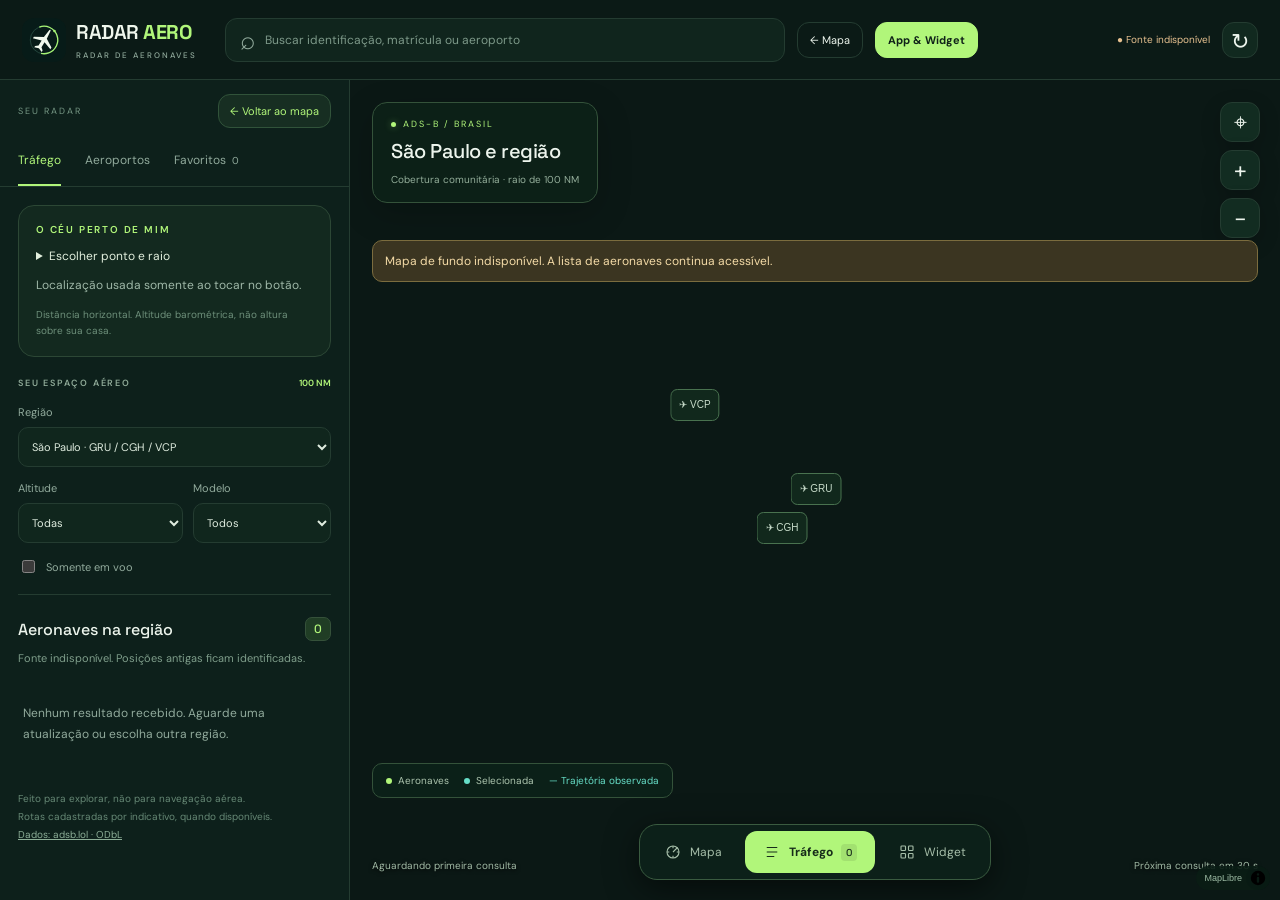
==== commit b6f4b711: "Importar projeto completo Radar Aero e remover importador temporário" ====
--- a/docs/radar.html
+++ b/docs/radar.html
@@ -1,5 +1,5 @@
-<!doctype html><html lang="pt-BR"><head><meta charset="utf-8"><meta name="viewport" content="width=device-width,initial-scale=1"><meta name="theme-color" content="#071b18"><link rel="manifest" href="./manifest.webmanifest?v=20261102-3"><link rel="apple-touch-icon" href="./icons/app-icon-192.png"><title>Radar Aero</title><link rel="stylesheet" href="./vendor/maplibre-gl.css"><link rel="stylesheet" href="./radar.css?v=20261102-3"></head><body>
+<!doctype html><html lang="pt-BR"><head><meta charset="utf-8"><meta name="viewport" content="width=device-width,initial-scale=1"><meta name="theme-color" content="#071b18"><link rel="manifest" href="./manifest.webmanifest?v=20261102-4"><link rel="apple-touch-icon" href="./icons/app-icon-192.png"><title>Radar Aero</title><link rel="stylesheet" href="./vendor/maplibre-gl.css"><link rel="stylesheet" href="./radar.css?v=20261102-4"></head><body>
 <header><a class="brand" href="./" target="_top"><img class="logo" src="./icons/radar-mark.svg" width="44" height="44" alt=""><span>RADAR <b>AERO</b><small>RADAR DE AERONAVES</small></span></a><label class="search"><span>⌕</span><input id="search" type="search" placeholder="Buscar identificação, matrícula ou aeroporto" aria-label="Buscar identificação, matrícula ou aeroporto" autocomplete="off"></label><button id="map-back" class="header-map">← Mapa</button><button id="install-app" title="App e widget">App &amp; Widget</button><span class="connection" id="connection" role="status">● Conectando</span><button id="refresh" aria-label="Atualizar posições">↻</button></header>
-<div class="workspace"><aside id="sidebar" aria-label="Tráfego e detalhes"><div class="mobile-handle"></div><div class="panel-top"><span>SEU RADAR</span><button id="collapse" aria-expanded="true">← Voltar ao mapa</button></div><div class="tabs" role="tablist" aria-label="Explorar"><button role="tab" aria-selected="true" data-tab="traffic">Tráfego</button><button role="tab" aria-selected="false" data-tab="airports">Aeroportos</button><button role="tab" aria-selected="false" data-tab="favorites">Favoritos <span id="fav-count">0</span></button></div><div class="scroll"><section id="selection" hidden aria-label="Aeronave selecionada"></section><section class="near-card" aria-label="Perto de mim"><div class="section-label">O CÉU PERTO DE MIM</div><details id="near-settings"><summary>Escolher ponto e raio</summary><p>Escolha seu ponto e descubra os aviões ao redor.</p><button id="locate">⌖ Usar minha localização</button><details><summary>Escolher ponto manualmente</summary><form id="near-form"><label>Latitude<input id="near-lat" type="number" min="-90" max="90" step="any" required placeholder="-23.4356"></label><label>Longitude<input id="near-lon" type="number" min="-180" max="180" step="any" required placeholder="-46.4731"></label><button>Salvar ponto e explorar</button></form></details><label>Raio<select id="near-radius"><option value="5">5 km</option><option value="10" selected>10 km</option><option value="25">25 km</option><option value="50">50 km</option></select></label></details><p id="near-status" role="status">Localização usada somente ao tocar no botão.</p><button id="leave-near" hidden>Voltar à região</button><button id="widget-config" hidden>↓ Configuração do widget</button><small>Distância horizontal. Altitude barométrica, não altura sobre sua casa.</small></section><section class="filters" id="filters"><div class="section-label">SEU ESPAÇO AÉREO <span>100 NM</span></div><label>Região<select id="region"><option value="sp">São Paulo · GRU / CGH / VCP</option><option value="rio">Rio de Janeiro · GIG</option><option value="brasilia">Brasília · BSB</option><option value="salvador">Salvador · SSA</option></select></label><div class="filter-row"><label>Altitude<select id="altitude"><option value="all">Todas</option><option value="low">Abaixo de 10.000 pés</option><option value="high">10.000 pés ou mais</option></select></label><label>Modelo<select id="model"><option value="all">Todos</option></select></label></div><label class="check"><input id="airborne" type="checkbox"> Somente em voo</label></section><div class="list-heading"><h1 id="list-title">Aeronaves na região</h1><span id="result-count">—</span></div><p id="list-note">Buscando posições recebidas pela rede ADS-B.</p><div id="results" role="tabpanel" aria-label="Resultados"></div><div class="side-footer">Feito para explorar, não para navegação aérea.<br>Origem e destino não confirmados nesta versão.<br><a href="https://www.adsb.lol/docs/open-data/api" target="_blank" rel="noopener">Dados: adsb.lol · ODbL</a></div></div></aside>
+<div class="workspace"><aside id="sidebar" aria-label="Tráfego e detalhes"><div class="mobile-handle"></div><div class="panel-top"><span>SEU RADAR</span><button id="collapse" aria-expanded="true">← Voltar ao mapa</button></div><div class="tabs" role="tablist" aria-label="Explorar"><button role="tab" aria-selected="true" data-tab="traffic">Tráfego</button><button role="tab" aria-selected="false" data-tab="airports">Aeroportos</button><button role="tab" aria-selected="false" data-tab="favorites">Favoritos <span id="fav-count">0</span></button></div><div class="scroll"><section id="selection" hidden aria-label="Aeronave selecionada"></section><section class="near-card" aria-label="Perto de mim"><div class="section-label">O CÉU PERTO DE MIM</div><details id="near-settings"><summary>Escolher ponto e raio</summary><p>Escolha seu ponto e descubra os aviões ao redor.</p><button id="locate">⌖ Usar minha localização</button><details><summary>Escolher ponto manualmente</summary><form id="near-form"><label>Latitude<input id="near-lat" type="number" min="-90" max="90" step="any" required placeholder="-23.4356"></label><label>Longitude<input id="near-lon" type="number" min="-180" max="180" step="any" required placeholder="-46.4731"></label><button>Salvar ponto e explorar</button></form></details><label>Raio<select id="near-radius"><option value="5">5 km</option><option value="10" selected>10 km</option><option value="25">25 km</option><option value="50">50 km</option></select></label></details><p id="near-status" role="status">Localização usada somente ao tocar no botão.</p><button id="leave-near" hidden>Voltar à região</button><button id="widget-config" hidden>↓ Configuração do widget</button><small>Distância horizontal. Altitude barométrica, não altura sobre sua casa.</small></section><section class="filters" id="filters"><div class="section-label">SEU ESPAÇO AÉREO <span>100 NM</span></div><label>Região<select id="region"><option value="sp">São Paulo · GRU / CGH / VCP</option><option value="rio">Rio de Janeiro · GIG</option><option value="brasilia">Brasília · BSB</option><option value="salvador">Salvador · SSA</option></select></label><div class="filter-row"><label>Altitude<select id="altitude"><option value="all">Todas</option><option value="low">Abaixo de 10.000 pés</option><option value="high">10.000 pés ou mais</option></select></label><label>Modelo<select id="model"><option value="all">Todos</option></select></label></div><label class="check"><input id="airborne" type="checkbox"> Somente em voo</label></section><div class="list-heading"><h1 id="list-title">Aeronaves na região</h1><span id="result-count">—</span></div><p id="list-note">Buscando posições recebidas pela rede ADS-B.</p><div id="results" role="tabpanel" aria-label="Resultados"></div><div class="side-footer">Feito para explorar, não para navegação aérea.<br>Rotas cadastradas por indicativo, quando disponíveis.<br><a href="https://www.adsb.lol/docs/open-data/api" target="_blank" rel="noopener">Dados: adsb.lol · ODbL</a></div></div></aside>
 <main id="map-area" aria-label="Mapa do radar"><div id="map"></div><div class="map-title"><span><i class="signal-dot"></i> ADS-B / BRASIL</span><strong id="region-name">São Paulo e região</strong><small>Cobertura comunitária · raio de 100 NM</small></div><div id="map-error" hidden role="status">Mapa de fundo indisponível. A lista de aeronaves continua acessível.</div><div class="map-controls"><button id="home" aria-label="Voltar à região">⌖</button><button id="zoom-in" aria-label="Aproximar mapa">+</button><button id="zoom-out" aria-label="Afastar mapa">−</button></div><div class="map-legend"><span><i></i> Aeronaves</span><span><i class="cyan"></i> Selecionada</span><span class="line-key">— Trajetória observada</span></div><div class="bottom-status"><span id="updated">Aguardando primeira consulta</span><span id="next-update"></span></div></main></div>
-<nav class="app-nav" aria-label="Navegação principal"><button id="nav-map" aria-pressed="true"><svg viewBox="0 0 24 24" aria-hidden="true"><circle cx="12" cy="12" r="8"/><path d="M12 12l6-6M4 12h3m10 0h3M12 4v3m0 10v3"/></svg>Mapa</button><button id="open-panel" aria-controls="sidebar" aria-expanded="false"><svg viewBox="0 0 24 24" aria-hidden="true"><path d="M5 6h14M5 12h14M5 18h10"/></svg>Tráfego <span id="mobile-count">0</span></button><button id="nav-widget"><svg viewBox="0 0 24 24" aria-hidden="true"><rect x="4" y="4" width="6" height="6" rx="1"/><rect x="14" y="4" width="6" height="6" rx="1"/><rect x="4" y="14" width="6" height="6" rx="1"/><rect x="14" y="14" width="6" height="6" rx="1"/></svg>Widget</button></nav><script src="./vendor/maplibre-gl.js"></script><script type="module" src="./radar.js?v=20261102-3"></script><dialog id="install-help" aria-labelledby="install-title"><div class="dialog-top"><img src="./icons/radar-mark.svg" width="48" height="48" alt="Radar Aero"><div class="dialog-switch" role="tablist" aria-label="Instalação"><button id="tab-app" role="tab" aria-selected="true">App</button><button id="tab-widget" role="tab" aria-selected="false">Widget Android</button></div><button id="close-install" aria-label="Fechar App e Widget">×</button></div><div class="dialog-scroll" data-view="app"><p class="eyebrow">SEU RADAR, SEMPRE POR PERTO</p><h2 id="install-title">Leve o céu com você.</h2><p class="dialog-lead">No computador, no celular ou direto na sua tela inicial.</p><section class="install-card"><span class="card-tag">CELULAR + PC</span><h3>Instale o Radar Aero</h3><p>Abra o mapa em uma janela própria, com atalho e ícone no seu aparelho.</p><button id="confirm-install" class="primary-action">Instalar app</button><p id="install-status" role="status">No Chrome ou Edge, procure “Instalar app” no menu do navegador. No iPhone, use Safari → Compartilhar → Adicionar à Tela de Início.</p></section><section class="install-card widget-card" id="widget-section"><span class="card-tag">WIDGET ANDROID</span><h3>O céu na sua tela inicial</h3><p>Veja os aviões perto do ponto salvo, sem abrir o mapa.</p><a class="primary-action" href="./downloads/radar-aero-widget-0.2.1.apk" download>Baixar widget Android <span>↓</span></a><ol><li>Instale o arquivo e abra <strong>Radar Aero Widget</strong>.</li><li>Toque em <strong>Adicionar widget à tela inicial</strong> e confirme no Android.</li><li>Escolha seu ponto depois, em <strong>Ajustes</strong> no widget.</li></ol><p class="helper">Se nada aparecer no Galaxy: pressione um espaço vazio da tela inicial → Widgets → Radar Aero Widget → Adicionar. O widget é instalado pelo APK, separadamente do app web.</p><button id="prepare-widget" class="secondary-action">Configurar meu ponto no radar →</button></section><p class="dialog-foot">O widget mostra o horário da consulta. Atualização automática sujeita às regras de bateria do Android.</p></div></dialog><script type="module" src="./pwa.js?v=20261102-3"></script></body></html>
+<nav class="app-nav" aria-label="Navegação principal"><button id="nav-map" aria-pressed="true"><svg viewBox="0 0 24 24" aria-hidden="true"><circle cx="12" cy="12" r="8"/><path d="M12 12l6-6M4 12h3m10 0h3M12 4v3m0 10v3"/></svg>Mapa</button><button id="open-panel" aria-controls="sidebar" aria-expanded="false"><svg viewBox="0 0 24 24" aria-hidden="true"><path d="M5 6h14M5 12h14M5 18h10"/></svg>Tráfego <span id="mobile-count">0</span></button><button id="nav-widget"><svg viewBox="0 0 24 24" aria-hidden="true"><rect x="4" y="4" width="6" height="6" rx="1"/><rect x="14" y="4" width="6" height="6" rx="1"/><rect x="4" y="14" width="6" height="6" rx="1"/><rect x="14" y="14" width="6" height="6" rx="1"/></svg>Widget</button></nav><script src="./vendor/maplibre-gl.js"></script><script type="module" src="./radar.js?v=20261102-4"></script><dialog id="install-help" aria-labelledby="install-title"><div class="dialog-top"><img src="./icons/radar-mark.svg" width="48" height="48" alt="Radar Aero"><div class="dialog-switch" role="tablist" aria-label="Instalação"><button id="tab-app" role="tab" aria-selected="true">App</button><button id="tab-widget" role="tab" aria-selected="false">Widget Android</button></div><button id="close-install" aria-label="Fechar App e Widget">×</button></div><div class="dialog-scroll" data-view="app"><p class="eyebrow">SEU RADAR, SEMPRE POR PERTO</p><h2 id="install-title">Leve o céu com você.</h2><p class="dialog-lead">No computador, no celular ou direto na sua tela inicial.</p><section class="install-card"><span class="card-tag">CELULAR + PC</span><h3>Instale o Radar Aero</h3><p>Abra o mapa em uma janela própria, com atalho e ícone no seu aparelho.</p><button id="confirm-install" class="primary-action">Instalar app</button><p id="install-status" role="status">No Chrome ou Edge, procure “Instalar app” no menu do navegador. No iPhone, use Safari → Compartilhar → Adicionar à Tela de Início.</p></section><section class="install-card widget-card" id="widget-section"><span class="card-tag">WIDGET ANDROID</span><h3>O céu na sua tela inicial</h3><p>Veja os aviões perto do ponto salvo, sem abrir o mapa.</p><a class="primary-action" href="./downloads/radar-aero-widget-0.3.0.apk" download>Baixar widget Android <span>↓</span></a><ol><li>Instale o arquivo e abra <strong>Radar Aero Widget</strong>.</li><li>Toque em <strong>Adicionar widget à tela inicial</strong> e confirme no Android.</li><li>Escolha seu ponto depois, em <strong>Ajustes</strong> no widget.</li></ol><p class="helper">Se nada aparecer no Galaxy: pressione um espaço vazio da tela inicial → Widgets → Radar Aero Widget → Adicionar. O widget é instalado pelo APK, separadamente do app web.</p><button id="prepare-widget" class="secondary-action">Configurar meu ponto no radar →</button></section><p class="dialog-foot">O widget mostra o horário da consulta. Atualização automática sujeita às regras de bateria do Android.</p></div></dialog><script type="module" src="./pwa.js?v=20261102-4"></script></body></html>
--- a/docs/radar.css
+++ b/docs/radar.css
@@ -1,5 +1,5 @@
 @import url('https://fonts.googleapis.com/css2?family=DM+Sans:wght@400;500;600;700&family=Space+Grotesk:wght@400;500;600;700&display=swap');
-:root{color-scheme:dark;font:14px 'DM Sans',Arial,sans-serif;background:#071310;color:#edf5ed;--surface:#0d201b;--line:#243c31;--muted:#91aa9c;--lime:#b1f67a;--cyan:#67dec8}*{box-sizing:border-box}body{margin:0;overflow:hidden}button,input,select{font:inherit}button,a,input,select{ -webkit-tap-highlight-color:transparent}button{cursor:pointer;color:inherit;background:#11291f;border:1px solid var(--line);border-radius:12px;padding:11px 14px;transition:background .16s,border-color .16s}button:hover{background:#1b3829;border-color:#5c8065}button:focus-visible,a:focus-visible,input:focus-visible,select:focus-visible,summary:focus-visible{outline:2px solid var(--lime);outline-offset:3px}button:disabled{opacity:.55;cursor:default}[hidden]{display:none!important}header{height:80px;display:flex;align-items:center;gap:12px;padding:0 22px;border-bottom:1px solid var(--line);background:#0b1a16;position:relative;z-index:6}.brand{display:flex;align-items:center;gap:10px;text-decoration:none;color:#f0f7ed;flex-shrink:0;font:600 20px 'Space Grotesk',Arial;letter-spacing:-.5px}.brand b{color:var(--lime)}.logo{width:44px;height:44px;border-radius:12px}.brand small{display:block;margin-top:5px;font:500 8px 'DM Sans',Arial;letter-spacing:2px;color:#91aa9c}.search{display:flex;align-items:center;gap:9px;flex:1;min-width:100px;max-width:560px;margin:0 0 0 16px;padding:0 14px;background:#10251d;border:1px solid var(--line);border-radius:12px}.search span{font-size:26px;color:var(--muted)}.search input{padding:13px 0;width:100%;border:0;background:none;color:inherit;outline:none;font-size:12px}.search input::placeholder{color:#7d9989}.connection{color:var(--muted);font-size:10px;white-space:nowrap;margin-left:auto}.connection.live{color:var(--lime)}.connection.error{color:#e7c190}#refresh{padding:4px;width:36px;height:36px;font-size:22px;flex-shrink:0}#install-app,.header-map{font-size:11px;white-space:nowrap;padding:10px 12px}#install-app{background:#b1f67a;color:#102219;border-color:var(--lime);font-weight:700}.header-map{background:transparent}.workspace{display:flex;height:calc(100dvh - 80px);position:relative}aside{width:350px;flex-shrink:0;display:flex;flex-direction:column;background:var(--surface);border-right:1px solid var(--line);z-index:5;min-height:0}body[data-panel=closed] aside{position:absolute;visibility:hidden;pointer-events:none;inset:0 auto 0 0}.panel-top{display:flex;align-items:center;justify-content:space-between;padding:14px 18px 8px;gap:10px}.panel-top>span{font-size:9px;letter-spacing:2px;color:#769785}#collapse{font-size:11px;color:var(--lime);padding:9px 11px;background:#172e22;border-color:#31533a}.mobile-handle{display:none}.tabs{display:flex;padding:0 18px;gap:24px;border-bottom:1px solid var(--line);flex-shrink:0}.tabs button{padding:16px 0;border:0;border-bottom:2px solid transparent;border-radius:0;background:none;color:var(--muted);font-size:12px}.tabs button[aria-selected=true]{border-color:var(--lime);color:var(--lime)}.tabs span{font-size:10px;margin-left:3px}.scroll{overflow:auto;min-height:0;flex:1;padding:18px;scrollbar-width:thin;scrollbar-color:#355642 transparent}.section-label,.eyebrow{font-size:9px;color:#8faa98;letter-spacing:1.8px;font-weight:600;margin:0 0 16px}.section-label span{float:right;letter-spacing:0;color:var(--lime)}.near-card{background:#13291f;border:1px solid #2c4735;border-radius:16px;padding:17px;margin-bottom:20px}.near-card>.section-label{color:var(--lime);font-size:10px;margin-bottom:12px}.near-card p{font-size:12px;color:#9fb8a8;line-height:1.6;margin:12px 0}.near-card small{display:block;font-size:10px;color:#6e907b;line-height:1.6;margin-top:10px}.near-card details{margin:12px 0}.near-card summary{color:#e2efdd;cursor:pointer;font-size:12px}.near-card details details{background:#0d2019;border-radius:10px;padding:10px}.near-card button{font-size:11px;padding:10px 11px;margin:4px 0;color:var(--lime)}.near-card #widget-config{color:#d8ebdd;background:transparent}.near-card label{margin:12px 0}.near-card input{width:100%;margin-top:7px;padding:11px;border:1px solid #34533f;border-radius:9px;color:inherit;background:#0c2018}.near-card .resume-near{margin-right:4px}label{display:block;font-size:11px;color:var(--muted)}select{display:block;width:100%;margin-top:8px;border:1px solid var(--line);border-radius:10px;background:#10261d;padding:11px 9px;color:#dfecdf;min-width:0}.filters{padding-bottom:18px;border-bottom:1px solid var(--line)}.filter-row{display:grid;grid-template-columns:1.2fr 1fr;gap:10px;margin:14px 0}.check{display:flex;align-items:center;gap:8px;font-size:11px}.check input{accent-color:var(--lime)}.list-heading{display:flex;align-items:center;justify-content:space-between;margin-top:22px}h1{font:500 16px 'Space Grotesk',Arial;margin:0}.list-heading>span{font:500 12px 'Space Grotesk',Arial;color:var(--lime);background:#203d25;border:1px solid #35513a;border-radius:7px;padding:3px 8px}#list-note{font-size:11px;line-height:1.6;color:#7f9e8b;margin:9px 0 15px}.flight-row{display:flex;align-items:center;width:100%;gap:9px;padding:14px 9px;margin-bottom:7px;border:1px solid #203c2c;border-radius:12px;background:#10251c;text-align:left}.flight-row:hover{background:#1a3325}.flight-row.active{border-color:var(--lime);background:#243c27}.flight-row strong{display:block;font:500 13px 'Space Grotesk',Arial}.flight-row small{display:block;color:#83a18d;font-size:10px;margin-top:5px}.flight-row>span:nth-child(2){min-width:0}.flight-row .trailing{margin-left:auto;text-align:right;color:#d1e0cd;font-size:11px;white-space:nowrap}.mini-plane{color:var(--lime);font-size:22px}.airline-badge{display:inline-flex;align-items:center;flex-shrink:0}.airline-logo{display:flex;align-items:center;justify-content:center;width:57px;height:32px;padding:5px;background:#fff;border-radius:7px}.airline-logo img{width:100%;height:100%;object-fit:contain}.airline-detail{gap:12px;margin:20px 0 6px;font-size:13px}.airline-detail .airline-logo{width:86px;height:44px}.airline-detail small{display:block;font-size:10px;color:var(--muted);margin-top:5px}.side-footer{margin-top:24px;padding-bottom:12px;color:#668875;font-size:10px;line-height:1.8}.side-footer a{color:#8cae97}.empty{padding:20px 5px;font-size:12px;line-height:1.8;color:var(--muted)}.airport-detail{padding:17px;margin:10px 0;border:1px solid #2d4a35;border-radius:16px;background:#12291e}.airport-detail h2{font:500 22px 'Space Grotesk',Arial;margin:8px 0}.airport-detail p{font-size:12px;line-height:1.6;color:var(--muted)}.airport-detail button{width:100%;margin-top:8px}#selection{padding:0 0 20px;border-bottom:1px solid var(--line);margin-bottom:20px}.selected-top{display:flex;align-items:center;justify-content:space-between;font-size:9px;letter-spacing:1.5px;color:#8baa96}.selected-top button{width:36px;height:36px;padding:0;font-size:23px;letter-spacing:0}.selection-name{font:500 32px 'Space Grotesk',Arial;letter-spacing:-1px;margin:20px 0 6px}.selection-sub{font-size:12px;color:var(--muted);margin:6px 0 20px}.metrics{display:grid;grid-template-columns:1fr 1fr;gap:10px}.metrics>div{background:#152e21;border:1px solid #2b4832;border-radius:12px;padding:14px 12px}.metrics small{font-size:10px;color:#8eac97;display:block}.metrics strong{font:500 20px 'Space Grotesk',Arial;color:#d9f4cd;display:block;margin-top:9px}.selection-note{color:#8ead96;font-size:11px;line-height:1.9;margin-top:18px}.favorite-button{width:100%;margin-top:8px;color:var(--lime)}body[data-details=true] .near-card,body[data-details=true] #filters,body[data-details=true] .list-heading,body[data-details=true] #list-note,body[data-details=true] #results{display:none}.near-mode #filters>label:not(.check),.near-mode #filters>.section-label,.near-mode .resume-near{display:none}#map-area{flex:1;min-width:0;position:relative;background:#0b1815}#map{position:absolute;inset:0}.map-title{position:absolute;left:22px;top:22px;pointer-events:none;background:#0d2119e8;border:1px solid #34523a;border-radius:15px;padding:15px 18px;box-shadow:0 10px 35px #0003;max-width:calc(100% - 90px)}.map-title>span{display:flex;align-items:center;gap:7px;font-size:9px;letter-spacing:2px;color:var(--lime)}.signal-dot{display:inline-block;width:5px;height:5px;border-radius:50%;background:var(--lime);box-shadow:0 0 7px #b1f67a66}.map-title strong{display:block;font:500 20px 'Space Grotesk',Arial;letter-spacing:-.5px;margin:8px 0 5px}.map-title small{font-size:10px;color:#95af9b}.map-controls{position:absolute;top:22px;right:20px;display:grid;gap:8px}.map-controls button{width:40px;height:40px;padding:3px;font-size:23px;background:#132e22f2;box-shadow:0 6px 20px #0003}.map-legend{position:absolute;left:22px;bottom:102px;display:flex;gap:15px;background:#0c2219ed;border:1px solid #34523a;border-radius:10px;padding:10px 13px;color:#adc5af;font-size:10px}.map-legend span{display:flex;align-items:center;gap:6px}.map-legend i{width:6px;height:6px;border-radius:50%;background:var(--lime)}.map-legend .cyan{background:var(--cyan)}.line-key{color:var(--cyan)}.bottom-status{position:absolute;bottom:28px;left:22px;right:22px;display:flex;justify-content:space-between;gap:8px;color:#a2bba6;font-size:10px;pointer-events:none;text-shadow:0 1px 4px #000}.bottom-status #next-update{margin-left:auto}#map-error{position:absolute;top:160px;left:22px;right:22px;padding:12px;background:#413923eb;color:#f4dba7;border:1px solid #7b6c3e;border-radius:10px;font-size:12px;z-index:1}.plane{position:relative;width:32px;height:32px;border:0;padding:3px;color:var(--lime);background:transparent;border-radius:50%;filter:drop-shadow(0 2px 3px #00160a)}.plane svg{width:100%;height:100%;fill:currentColor}.plane:hover{background:#b1f67a2b}.plane.selected{color:#65f2dd;background:#187e6955;box-shadow:0 0 0 2px #65f2dd}.plane.stale{opacity:.4}.plane-direction{display:block;width:26px;height:26px;transform-origin:center}.plane .plane-direction svg{display:block}.map-airline{position:absolute;left:29px;top:6px;width:46px;height:22px;padding:3px;background:#fffffff5;border:1px solid #b9cebb;border-radius:5px;box-shadow:0 3px 6px #0005}.map-airline img{display:block;width:100%;height:100%;object-fit:contain}.map-airline.crowded{visibility:hidden}.plane.selected .map-airline{border-color:#65f2dd;box-shadow:0 0 0 1px #65f2dd}.plane:focus-visible .map-airline{visibility:visible}.airport-pin{font-size:10px;padding:5px 8px;border:1px solid #49724f;border-radius:7px;background:#122a1ee8;color:#c7dbc9;white-space:nowrap}.maplibregl-ctrl-attrib{font-size:9px!important;background:#0a1d15e8!important;color:#85a78e!important}.maplibregl-ctrl-attrib a{color:#9fbea6!important}.app-nav{display:flex;align-items:center;gap:5px;position:fixed;bottom:20px;left:calc(50% + 175px);transform:translateX(-50%);z-index:20;padding:6px;background:#0d211af2;border:1px solid #3a5b40;box-shadow:0 8px 32px #0008;border-radius:18px;backdrop-filter:blur(18px)}body[data-panel=closed] .app-nav{left:50%}.app-nav button{display:flex;align-items:center;justify-content:center;gap:8px;border:0;background:transparent;color:#a6bea9;padding:12px 18px;font-size:12px;border-radius:12px;white-space:nowrap}.app-nav button svg{width:18px;height:18px;fill:none;stroke:currentColor;stroke-width:1.5}.app-nav button[aria-pressed=true]{background:var(--lime);color:#172c1a;font-weight:700}.app-nav button span{font:500 10px 'Space Grotesk',Arial;padding:2px 5px;background:#ffffff15;border-radius:4px}.app-nav button[aria-pressed=true] span{background:#10251418}dialog{max-width:540px;width:calc(100vw - 32px);max-height:calc(100dvh - 40px);margin:auto;padding:26px;border:1px solid #3c6043;border-radius:24px;color:#e9f3e8;background:#0d2018;box-shadow:0 25px 100px #0009;overscroll-behavior:contain;scrollbar-width:thin;scrollbar-color:#426047 transparent}dialog::backdrop{background:#020b08bf;backdrop-filter:blur(7px)}.dialog-top{display:flex;align-items:center;justify-content:space-between;margin-bottom:26px}.dialog-top img{border-radius:13px}#close-install{width:38px;height:38px;padding:0;font-size:26px}.eyebrow{color:var(--lime)}dialog h2{font:500 34px 'Space Grotesk',Arial;letter-spacing:-1.3px;margin:12px 0}.dialog-lead{font-size:14px;color:#9fb5a5;line-height:1.6;margin:0 0 24px}.install-card{padding:22px;border:1px solid #2b4a34;border-radius:17px;margin:14px 0;background:#142b1e}.widget-card{background:#112a26;border-color:#2e5a4e}.card-tag{color:var(--lime);font-size:9px;font-weight:700;letter-spacing:1.6px}.widget-card .card-tag{color:var(--cyan)}.install-card h3{font:500 21px 'Space Grotesk',Arial;margin:10px 0}.install-card p,.install-card li{color:#a4bda9;font-size:12px;line-height:1.8}.install-card ol{padding-left:18px;margin:18px 0 10px}.install-card li{margin:8px 0}.install-card strong{color:#ddeedb}.primary-action{display:flex;align-items:center;justify-content:space-between;gap:14px;width:100%;padding:13px 16px;margin:17px 0;border:1px solid var(--lime);background:var(--lime);color:#152b18;border-radius:10px;text-decoration:none;font-size:13px;font-weight:700}.widget-card .primary-action{background:var(--cyan);border-color:var(--cyan);color:#09251d}.secondary-action{width:100%;font-size:12px;color:var(--cyan);background:transparent}.helper,#install-status{font-size:11px!important;color:#84a28e!important}.dialog-foot{font-size:10px;color:#769780;line-height:1.7;margin:20px 4px 0}
+:root{color-scheme:dark;font:14px 'DM Sans',Arial,sans-serif;background:#071310;color:#edf5ed;--surface:#0d201b;--line:#243c31;--muted:#91aa9c;--lime:#b1f67a;--cyan:#67dec8}*{box-sizing:border-box}body{margin:0;overflow:hidden}button,input,select{font:inherit}button,a,input,select{ -webkit-tap-highlight-color:transparent}button{cursor:pointer;color:inherit;background:#11291f;border:1px solid var(--line);border-radius:12px;padding:11px 14px;transition:background .16s,border-color .16s}button:hover{background:#1b3829;border-color:#5c8065}button:focus-visible,a:focus-visible,input:focus-visible,select:focus-visible,summary:focus-visible{outline:2px solid var(--lime);outline-offset:3px}button:disabled{opacity:.55;cursor:default}[hidden]{display:none!important}header{height:80px;display:flex;align-items:center;gap:12px;padding:0 22px;border-bottom:1px solid var(--line);background:#0b1a16;position:relative;z-index:6}.brand{display:flex;align-items:center;gap:10px;text-decoration:none;color:#f0f7ed;flex-shrink:0;font:600 20px 'Space Grotesk',Arial;letter-spacing:-.5px}.brand b{color:var(--lime)}.logo{width:44px;height:44px;border-radius:12px}.brand small{display:block;margin-top:5px;font:500 8px 'DM Sans',Arial;letter-spacing:2px;color:#91aa9c}.search{display:flex;align-items:center;gap:9px;flex:1;min-width:100px;max-width:560px;margin:0 0 0 16px;padding:0 14px;background:#10251d;border:1px solid var(--line);border-radius:12px}.search span{font-size:26px;color:var(--muted)}.search input{padding:13px 0;width:100%;border:0;background:none;color:inherit;outline:none;font-size:12px}.search input::placeholder{color:#7d9989}.connection{color:var(--muted);font-size:10px;white-space:nowrap;margin-left:auto}.connection.live{color:var(--lime)}.connection.error{color:#e7c190}#refresh{padding:4px;width:36px;height:36px;font-size:22px;flex-shrink:0}#install-app,.header-map{font-size:11px;white-space:nowrap;padding:10px 12px}#install-app{background:#b1f67a;color:#102219;border-color:var(--lime);font-weight:700}.header-map{background:transparent}.workspace{display:flex;height:calc(100dvh - 80px);position:relative}aside{width:350px;flex-shrink:0;display:flex;flex-direction:column;background:var(--surface);border-right:1px solid var(--line);z-index:5;min-height:0}body[data-panel=closed] aside{position:absolute;visibility:hidden;pointer-events:none;inset:0 auto 0 0}.panel-top{display:flex;align-items:center;justify-content:space-between;padding:14px 18px 8px;gap:10px}.panel-top>span{font-size:9px;letter-spacing:2px;color:#769785}#collapse{font-size:11px;color:var(--lime);padding:9px 11px;background:#172e22;border-color:#31533a}.mobile-handle{display:none}.tabs{display:flex;padding:0 18px;gap:24px;border-bottom:1px solid var(--line);flex-shrink:0}.tabs button{padding:16px 0;border:0;border-bottom:2px solid transparent;border-radius:0;background:none;color:var(--muted);font-size:12px}.tabs button[aria-selected=true]{border-color:var(--lime);color:var(--lime)}.tabs span{font-size:10px;margin-left:3px}.scroll{overflow:auto;min-height:0;flex:1;padding:18px;scrollbar-width:thin;scrollbar-color:#355642 transparent}.section-label,.eyebrow{font-size:9px;color:#8faa98;letter-spacing:1.8px;font-weight:600;margin:0 0 16px}.section-label span{float:right;letter-spacing:0;color:var(--lime)}.near-card{background:#13291f;border:1px solid #2c4735;border-radius:16px;padding:17px;margin-bottom:20px}.near-card>.section-label{color:var(--lime);font-size:10px;margin-bottom:12px}.near-card p{font-size:12px;color:#9fb8a8;line-height:1.6;margin:12px 0}.near-card small{display:block;font-size:10px;color:#6e907b;line-height:1.6;margin-top:10px}.near-card details{margin:12px 0}.near-card summary{color:#e2efdd;cursor:pointer;font-size:12px}.near-card details details{background:#0d2019;border-radius:10px;padding:10px}.near-card button{font-size:11px;padding:10px 11px;margin:4px 0;color:var(--lime)}.near-card #widget-config{color:#d8ebdd;background:transparent}.near-card label{margin:12px 0}.near-card input{width:100%;margin-top:7px;padding:11px;border:1px solid #34533f;border-radius:9px;color:inherit;background:#0c2018}.near-card .resume-near{margin-right:4px}label{display:block;font-size:11px;color:var(--muted)}select{display:block;width:100%;margin-top:8px;border:1px solid var(--line);border-radius:10px;background:#10261d;padding:11px 9px;color:#dfecdf;min-width:0}.filters{padding-bottom:18px;border-bottom:1px solid var(--line)}.filter-row{display:grid;grid-template-columns:1.2fr 1fr;gap:10px;margin:14px 0}.check{display:flex;align-items:center;gap:8px;font-size:11px}.check input{accent-color:var(--lime)}.list-heading{display:flex;align-items:center;justify-content:space-between;margin-top:22px}h1{font:500 16px 'Space Grotesk',Arial;margin:0}.list-heading>span{font:500 12px 'Space Grotesk',Arial;color:var(--lime);background:#203d25;border:1px solid #35513a;border-radius:7px;padding:3px 8px}#list-note{font-size:11px;line-height:1.6;color:#7f9e8b;margin:9px 0 15px}.flight-row{display:flex;align-items:center;width:100%;gap:9px;padding:14px 9px;margin-bottom:7px;border:1px solid #203c2c;border-radius:12px;background:#10251c;text-align:left}.flight-row:hover{background:#1a3325}.flight-row.active{border-color:var(--lime);background:#243c27}.flight-row strong{display:block;font:500 13px 'Space Grotesk',Arial}.flight-row small{display:block;color:#83a18d;font-size:10px;margin-top:5px}.flight-row>span:nth-child(2){min-width:0}.flight-row .trailing{margin-left:auto;text-align:right;color:#d1e0cd;font-size:11px;white-space:nowrap}.mini-plane{color:var(--lime);font-size:22px}.airline-badge{display:inline-flex;align-items:center;flex-shrink:0}.airline-logo{display:flex;align-items:center;justify-content:center;width:57px;height:32px;padding:5px;background:#fff;border-radius:7px}.airline-logo img{width:100%;height:100%;object-fit:contain}.airline-detail{gap:12px;margin:20px 0 6px;font-size:13px}.airline-detail .airline-logo{width:86px;height:44px}.airline-detail small{display:block;font-size:10px;color:var(--muted);margin-top:5px}.side-footer{margin-top:24px;padding-bottom:12px;color:#668875;font-size:10px;line-height:1.8}.side-footer a{color:#8cae97}.empty{padding:20px 5px;font-size:12px;line-height:1.8;color:var(--muted)}.airport-detail{padding:17px;margin:10px 0;border:1px solid #2d4a35;border-radius:16px;background:#12291e}.airport-detail h2{font:500 22px 'Space Grotesk',Arial;margin:8px 0}.airport-detail p{font-size:12px;line-height:1.6;color:var(--muted)}.airport-detail button{width:100%;margin-top:8px}#selection{padding:0 0 20px;border-bottom:1px solid var(--line);margin-bottom:20px}.selected-top{display:flex;align-items:center;justify-content:space-between;font-size:9px;letter-spacing:1.5px;color:#8baa96}.selected-top button{width:36px;height:36px;padding:0;font-size:23px;letter-spacing:0}.selection-name{font:500 32px 'Space Grotesk',Arial;letter-spacing:-1px;margin:20px 0 6px}.selection-sub{font-size:12px;color:var(--muted);margin:6px 0 20px}.metrics{display:grid;grid-template-columns:1fr 1fr;gap:10px}.metrics>div{background:#152e21;border:1px solid #2b4832;border-radius:12px;padding:14px 12px}.metrics small{font-size:10px;color:#8eac97;display:block}.metrics strong{font:500 20px 'Space Grotesk',Arial;color:#d9f4cd;display:block;margin-top:9px}.selection-note{color:#8ead96;font-size:11px;line-height:1.9;margin-top:18px}.favorite-button{width:100%;margin-top:8px;color:var(--lime)}body[data-details=true] .near-card,body[data-details=true] #filters,body[data-details=true] .list-heading,body[data-details=true] #list-note,body[data-details=true] #results{display:none}.near-mode #filters>label:not(.check),.near-mode #filters>.section-label,.near-mode .resume-near{display:none}#map-area{flex:1;min-width:0;position:relative;background:#0b1815}#map{position:absolute;inset:0}.map-title{position:absolute;left:22px;top:22px;pointer-events:none;background:#0d2119e8;border:1px solid #34523a;border-radius:15px;padding:15px 18px;box-shadow:0 10px 35px #0003;max-width:calc(100% - 90px)}.map-title>span{display:flex;align-items:center;gap:7px;font-size:9px;letter-spacing:2px;color:var(--lime)}.signal-dot{display:inline-block;width:5px;height:5px;border-radius:50%;background:var(--lime);box-shadow:0 0 7px #b1f67a66}.map-title strong{display:block;font:500 20px 'Space Grotesk',Arial;letter-spacing:-.5px;margin:8px 0 5px}.map-title small{font-size:10px;color:#95af9b}.map-controls{position:absolute;top:22px;right:20px;display:grid;gap:8px}.map-controls button{width:40px;height:40px;padding:3px;font-size:23px;background:#132e22f2;box-shadow:0 6px 20px #0003}.map-legend{position:absolute;left:22px;bottom:102px;display:flex;gap:15px;background:#0c2219ed;border:1px solid #34523a;border-radius:10px;padding:10px 13px;color:#adc5af;font-size:10px}.map-legend span{display:flex;align-items:center;gap:6px}.map-legend i{width:6px;height:6px;border-radius:50%;background:var(--lime)}.map-legend .cyan{background:var(--cyan)}.line-key{color:var(--cyan)}.bottom-status{position:absolute;bottom:28px;left:22px;right:22px;display:flex;justify-content:space-between;gap:8px;color:#a2bba6;font-size:10px;pointer-events:none;text-shadow:0 1px 4px #000}.bottom-status #next-update{margin-left:auto}#map-error{position:absolute;top:160px;left:22px;right:22px;padding:12px;background:#413923eb;color:#f4dba7;border:1px solid #7b6c3e;border-radius:10px;font-size:12px;z-index:1}.plane{position:absolute;width:32px;height:32px;border:0;padding:3px;color:var(--lime);background:transparent;border-radius:50%;filter:drop-shadow(0 2px 3px #00160a)}.plane svg{width:100%;height:100%;fill:currentColor}.plane:hover{background:#b1f67a2b}.plane.selected{color:#65f2dd;background:#187e6955;box-shadow:0 0 0 2px #65f2dd}.plane.stale{opacity:.4}.plane-direction{display:block;width:26px;height:26px;transform-origin:center}.plane .plane-direction svg{display:block}.map-airline{position:absolute;left:29px;top:6px;width:46px;height:22px;padding:3px;background:#fffffff5;border:1px solid #b9cebb;border-radius:5px;box-shadow:0 3px 6px #0005}.map-airline img{display:block;width:100%;height:100%;object-fit:contain}.map-airline.crowded{visibility:hidden}.plane.selected .map-airline{border-color:#65f2dd;box-shadow:0 0 0 1px #65f2dd}.plane:focus-visible .map-airline{visibility:visible}.airport-pin{font-size:10px;padding:5px 8px;border:1px solid #49724f;border-radius:7px;background:#122a1ee8;color:#c7dbc9;white-space:nowrap}.maplibregl-ctrl-attrib{font-size:9px!important;background:#0a1d15e8!important;color:#85a78e!important}.maplibregl-ctrl-attrib a{color:#9fbea6!important}.app-nav{display:flex;align-items:center;gap:5px;position:fixed;bottom:20px;left:calc(50% + 175px);transform:translateX(-50%);z-index:20;padding:6px;background:#0d211af2;border:1px solid #3a5b40;box-shadow:0 8px 32px #0008;border-radius:18px;backdrop-filter:blur(18px)}body[data-panel=closed] .app-nav{left:50%}.app-nav button{display:flex;align-items:center;justify-content:center;gap:8px;border:0;background:transparent;color:#a6bea9;padding:12px 18px;font-size:12px;border-radius:12px;white-space:nowrap}.app-nav button svg{width:18px;height:18px;fill:none;stroke:currentColor;stroke-width:1.5}.app-nav button[aria-pressed=true]{background:var(--lime);color:#172c1a;font-weight:700}.app-nav button span{font:500 10px 'Space Grotesk',Arial;padding:2px 5px;background:#ffffff15;border-radius:4px}.app-nav button[aria-pressed=true] span{background:#10251418}dialog{max-width:540px;width:calc(100vw - 32px);max-height:calc(100dvh - 40px);margin:auto;padding:26px;border:1px solid #3c6043;border-radius:24px;color:#e9f3e8;background:#0d2018;box-shadow:0 25px 100px #0009;overscroll-behavior:contain;scrollbar-width:thin;scrollbar-color:#426047 transparent}dialog::backdrop{background:#020b08bf;backdrop-filter:blur(7px)}.dialog-top{display:flex;align-items:center;justify-content:space-between;margin-bottom:26px}.dialog-top img{border-radius:13px}#close-install{width:38px;height:38px;padding:0;font-size:26px}.eyebrow{color:var(--lime)}dialog h2{font:500 34px 'Space Grotesk',Arial;letter-spacing:-1.3px;margin:12px 0}.dialog-lead{font-size:14px;color:#9fb5a5;line-height:1.6;margin:0 0 24px}.install-card{padding:22px;border:1px solid #2b4a34;border-radius:17px;margin:14px 0;background:#142b1e}.widget-card{background:#112a26;border-color:#2e5a4e}.card-tag{color:var(--lime);font-size:9px;font-weight:700;letter-spacing:1.6px}.widget-card .card-tag{color:var(--cyan)}.install-card h3{font:500 21px 'Space Grotesk',Arial;margin:10px 0}.install-card p,.install-card li{color:#a4bda9;font-size:12px;line-height:1.8}.install-card ol{padding-left:18px;margin:18px 0 10px}.install-card li{margin:8px 0}.install-card strong{color:#ddeedb}.primary-action{display:flex;align-items:center;justify-content:space-between;gap:14px;width:100%;padding:13px 16px;margin:17px 0;border:1px solid var(--lime);background:var(--lime);color:#152b18;border-radius:10px;text-decoration:none;font-size:13px;font-weight:700}.widget-card .primary-action{background:var(--cyan);border-color:var(--cyan);color:#09251d}.secondary-action{width:100%;font-size:12px;color:var(--cyan);background:transparent}.helper,#install-status{font-size:11px!important;color:#84a28e!important}.dialog-foot{font-size:10px;color:#769780;line-height:1.7;margin:20px 4px 0}
 @media(min-width:761px) and (max-width:1100px){header{gap:8px;padding:0 15px}.brand{font-size:17px}.brand small{font-size:7px}.search{margin-left:6px}.connection{display:none}aside{width:320px}.app-nav{left:calc(50% + 160px)}.app-nav button{padding:12px 14px}.map-title{left:16px;top:16px;padding:12px 14px}.map-title strong{font-size:18px}.map-legend .line-key{display:none}.bottom-status #next-update{display:none}}
 @media(max-width:760px){header{height:126px;padding:0;display:block}.brand{position:absolute;left:15px;top:14px;font-size:17px;gap:8px}.logo{width:39px;height:39px;border-radius:11px}.brand small{font-size:7px;letter-spacing:1.4px;margin-top:4px}#install-app{position:absolute;right:57px;top:17px;font-size:10px;padding:9px 10px;min-height:34px}#refresh{position:absolute;right:14px;top:17px;width:34px;height:34px}.header-map{display:none}.connection{position:absolute;right:15px;top:58px;margin:0;font-size:9px}.search{position:absolute;left:14px;right:14px;bottom:10px;height:36px;width:auto;max-width:none;margin:0}.search input{font-size:12px;padding:8px 0}.search span{font-size:23px}.workspace{height:calc(100dvh - 126px)}#map-area{width:100%}aside,body[data-panel=closed] aside{position:fixed;left:10px;right:10px;top:auto;bottom:calc(88px + env(safe-area-inset-bottom));width:calc(100% - 20px);height:min(65dvh,620px);border:1px solid #3a5a40;border-radius:22px;box-shadow:0 -10px 60px #0008;transform:translateY(calc(100% + 110px));transition:transform .2s ease;visibility:hidden;pointer-events:none;z-index:12}body[data-panel=open] aside{transform:translateY(0);visibility:visible;pointer-events:auto}.panel-top{padding:12px 15px 5px}.panel-top>span{font-size:9px}#collapse{padding:10px 13px;font-size:12px;min-height:40px}.tabs{padding:0 17px;gap:28px}.tabs button{padding:12px 0}.scroll{padding:18px}.near-card{padding:15px;margin-bottom:16px}.near-card p{font-size:11px}.near-card small{font-size:9px}.map-title{left:14px;top:16px;padding:12px 14px;max-width:calc(100% - 76px);border-radius:13px}.map-title>span{font-size:8px;letter-spacing:1.6px}.map-title strong{font-size:19px;margin:7px 0 4px}.map-title small{font-size:9px}.map-controls{right:14px;top:16px;gap:7px}.map-controls button{width:38px;height:38px}.map-legend{left:14px;bottom:calc(114px + env(safe-area-inset-bottom));font-size:9px;padding:9px 11px;gap:12px}.map-legend .line-key{display:none}.bottom-status{left:16px;right:16px;bottom:calc(91px + env(safe-area-inset-bottom));font-size:9px}.bottom-status #next-update{display:none}.app-nav,body[data-panel=closed] .app-nav{left:12px;right:12px;bottom:calc(13px + env(safe-area-inset-bottom));transform:none;justify-content:space-between;border-radius:18px;padding:6px}.app-nav button{padding:13px 10px;flex:1;gap:6px;min-height:44px;font-size:12px}.app-nav button svg{width:17px;height:17px}.app-nav button span{padding:2px 4px;font-size:9px}.selection-name{font-size:31px}.metrics strong{font-size:20px}#map-error{top:160px;left:14px;right:14px;font-size:11px}.maplibregl-ctrl-bottom-right{bottom:0}dialog{padding:21px;max-height:calc(100dvh - 32px);border-radius:22px}.dialog-top{margin-bottom:21px}dialog h2{font-size:29px}.install-card{padding:18px}.dialog-lead{font-size:13px}.dialog-foot{font-size:10px}}
 @media(max-width:359px){.brand{font-size:15px}.brand small{font-size:6px}.logo{width:34px;height:34px}#install-app{font-size:9px;padding:9px 7px}.app-nav button{font-size:11px;gap:4px;padding:12px 7px}}
@@ -10,3 +10,5 @@
 dialog[open]{display:flex;flex-direction:column;overflow:hidden}.dialog-top{position:static;flex-shrink:0;margin:0;padding-bottom:16px}.dialog-scroll{min-height:0;overflow:auto;overscroll-behavior:contain;scrollbar-width:thin;scrollbar-color:#426047 transparent;padding-right:3px}#widget-section{scroll-margin-top:12px}
 
 .dialog-switch{display:flex;gap:4px;padding:4px;background:#142d21;border:1px solid #2c4b35;border-radius:12px}.dialog-switch button{padding:8px 12px;font-size:11px;border:0;background:none;color:#98b8a1}.dialog-switch button[aria-selected=true]{background:#b1f67a;color:#17301b}.dialog-top{gap:10px}.dialog-scroll[data-view=app] .widget-card,.dialog-scroll[data-view=app] .dialog-foot{display:none}.dialog-scroll[data-view=widget]>.eyebrow,.dialog-scroll[data-view=widget]>h2,.dialog-scroll[data-view=widget]>.dialog-lead,.dialog-scroll[data-view=widget]>.install-card:not(.widget-card){display:none}.dialog-scroll[data-view=widget] .widget-card{margin-top:0}@media(max-width:359px){.dialog-top img{width:36px;height:36px}.dialog-switch button{font-size:10px;padding:8px}}
+
+.route-card{padding:15px;border:1px solid #35523a;background:#142d20;border-radius:13px;margin:14px 0}.route-card>.section-label{margin-bottom:12px;color:#a6c3a7;font-size:9px}.route-card p{font-size:11px;line-height:1.6;color:#9db9a4;margin:10px 0 0}.route-airports{display:grid;grid-template-columns:1fr 24px 1fr;gap:8px;align-items:center}.route-airports>div:last-child{text-align:right}.route-airports small{display:block;color:#87a88e;font-size:9px;letter-spacing:1.2px}.route-airports strong{display:block;font:500 28px 'Space Grotesk',Arial;color:#b1f67a;margin:5px 0 2px}.route-airports span{display:block;color:#d2e4d0;font-size:12px}.route-airports>b{color:#67dec8;text-align:center;font-size:22px}.route-source{font-size:9px!important;color:#7d9d86!important}.route-source a{color:#a5c0a9}.route-more{margin-top:10px;font-size:10px;color:#99b8a0}.route-more summary{cursor:pointer}.route-more p{font-size:10px}.route-via{color:#67dec8!important}body[data-details=true] .tabs{display:none}body[data-details=true] .selection-name{margin:12px 0 4px;font-size:27px}body[data-details=true] .airline-detail{margin:8px 0 3px}body[data-details=true] .selection-sub{margin-bottom:12px}body[data-details=true] #selection{border:0;margin:0;padding:0}body[data-details=true] .side-footer{display:none}body[data-details=true] .app-nav{left:50%}@media(min-width:761px){body[data-details=true][data-panel=open] aside{position:absolute;right:20px;left:auto;bottom:100px;top:auto;width:340px;height:auto;max-height:min(64dvh,520px);border:1px solid #46664b;border-radius:20px;box-shadow:0 14px 60px #0008}body[data-details=true] .workspace #map-area{width:100%}}@media(max-width:760px){body[data-details=true][data-panel=open] aside{height:min(42dvh,360px);max-height:calc(100dvh - 240px)}body[data-details=true] .panel-top{padding:8px 12px 4px}body[data-details=true] #collapse{min-height:35px;padding:8px 10px;font-size:11px}body[data-details=true] .scroll{padding:10px 14px 16px}body[data-details=true] .selected-top{font-size:8px}body[data-details=true] .selected-top button{width:29px;height:29px;font-size:20px}body[data-details=true] .selection-name{font-size:23px;margin:8px 0 3px}body[data-details=true] .airline-detail{margin:4px 0 0;font-size:11px}body[data-details=true] .airline-detail .airline-logo{width:65px;height:30px}body[data-details=true] .airline-detail small{font-size:8px}body[data-details=true] .selection-sub{font-size:10px;margin:5px 0 10px}body[data-details=true] .route-card{padding:11px 12px;margin:10px 0}body[data-details=true] .route-card>.section-label{margin-bottom:8px;font-size:8px}body[data-details=true] .route-airports strong{font-size:24px}body[data-details=true] .route-airports span{font-size:11px}body[data-details=true] .metrics>div{padding:10px}body[data-details=true] .metrics strong{font-size:16px;margin-top:5px}body[data-details=true] .metrics small{font-size:9px}body[data-details=true] .map-title{padding:9px 12px}body[data-details=true] .map-title strong{font-size:15px;margin:5px 0 0}body[data-details=true] .map-title small{display:none}body[data-details=true] .map-legend{display:none}body[data-details=true] .selection-note{font-size:10px}}
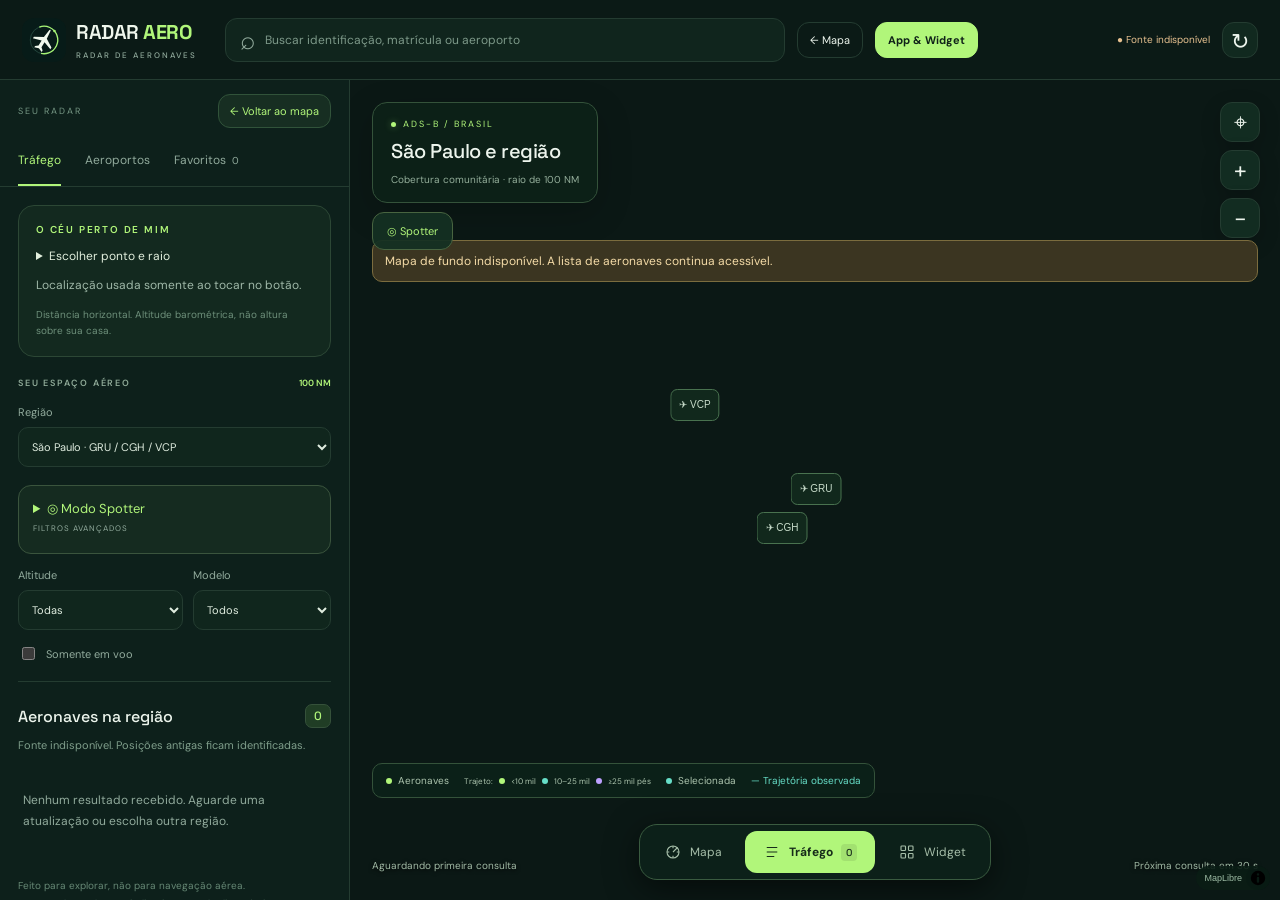
==== commit c73784b3: "Importar projeto completo Radar Aero e remover importador temporário" ====
--- a/docs/radar.html
+++ b/docs/radar.html
@@ -1,5 +1,5 @@
-<!doctype html><html lang="pt-BR"><head><meta charset="utf-8"><meta name="viewport" content="width=device-width,initial-scale=1"><meta name="theme-color" content="#071b18"><link rel="manifest" href="./manifest.webmanifest?v=20261102-4"><link rel="apple-touch-icon" href="./icons/app-icon-192.png"><title>Radar Aero</title><link rel="stylesheet" href="./vendor/maplibre-gl.css"><link rel="stylesheet" href="./radar.css?v=20261102-4"></head><body>
+<!doctype html><html lang="pt-BR"><head><meta charset="utf-8"><meta name="viewport" content="width=device-width,initial-scale=1"><meta name="theme-color" content="#071b18"><link rel="manifest" href="./manifest.webmanifest?v=20261102-6"><link rel="apple-touch-icon" href="./icons/app-icon-192.png"><title>Radar Aero</title><link rel="stylesheet" href="./vendor/maplibre-gl.css"><link rel="stylesheet" href="./radar.css?v=20261102-6"></head><body>
 <header><a class="brand" href="./" target="_top"><img class="logo" src="./icons/radar-mark.svg" width="44" height="44" alt=""><span>RADAR <b>AERO</b><small>RADAR DE AERONAVES</small></span></a><label class="search"><span>⌕</span><input id="search" type="search" placeholder="Buscar identificação, matrícula ou aeroporto" aria-label="Buscar identificação, matrícula ou aeroporto" autocomplete="off"></label><button id="map-back" class="header-map">← Mapa</button><button id="install-app" title="App e widget">App &amp; Widget</button><span class="connection" id="connection" role="status">● Conectando</span><button id="refresh" aria-label="Atualizar posições">↻</button></header>
-<div class="workspace"><aside id="sidebar" aria-label="Tráfego e detalhes"><div class="mobile-handle"></div><div class="panel-top"><span>SEU RADAR</span><button id="collapse" aria-expanded="true">← Voltar ao mapa</button></div><div class="tabs" role="tablist" aria-label="Explorar"><button role="tab" aria-selected="true" data-tab="traffic">Tráfego</button><button role="tab" aria-selected="false" data-tab="airports">Aeroportos</button><button role="tab" aria-selected="false" data-tab="favorites">Favoritos <span id="fav-count">0</span></button></div><div class="scroll"><section id="selection" hidden aria-label="Aeronave selecionada"></section><section class="near-card" aria-label="Perto de mim"><div class="section-label">O CÉU PERTO DE MIM</div><details id="near-settings"><summary>Escolher ponto e raio</summary><p>Escolha seu ponto e descubra os aviões ao redor.</p><button id="locate">⌖ Usar minha localização</button><details><summary>Escolher ponto manualmente</summary><form id="near-form"><label>Latitude<input id="near-lat" type="number" min="-90" max="90" step="any" required placeholder="-23.4356"></label><label>Longitude<input id="near-lon" type="number" min="-180" max="180" step="any" required placeholder="-46.4731"></label><button>Salvar ponto e explorar</button></form></details><label>Raio<select id="near-radius"><option value="5">5 km</option><option value="10" selected>10 km</option><option value="25">25 km</option><option value="50">50 km</option></select></label></details><p id="near-status" role="status">Localização usada somente ao tocar no botão.</p><button id="leave-near" hidden>Voltar à região</button><button id="widget-config" hidden>↓ Configuração do widget</button><small>Distância horizontal. Altitude barométrica, não altura sobre sua casa.</small></section><section class="filters" id="filters"><div class="section-label">SEU ESPAÇO AÉREO <span>100 NM</span></div><label>Região<select id="region"><option value="sp">São Paulo · GRU / CGH / VCP</option><option value="rio">Rio de Janeiro · GIG</option><option value="brasilia">Brasília · BSB</option><option value="salvador">Salvador · SSA</option></select></label><div class="filter-row"><label>Altitude<select id="altitude"><option value="all">Todas</option><option value="low">Abaixo de 10.000 pés</option><option value="high">10.000 pés ou mais</option></select></label><label>Modelo<select id="model"><option value="all">Todos</option></select></label></div><label class="check"><input id="airborne" type="checkbox"> Somente em voo</label></section><div class="list-heading"><h1 id="list-title">Aeronaves na região</h1><span id="result-count">—</span></div><p id="list-note">Buscando posições recebidas pela rede ADS-B.</p><div id="results" role="tabpanel" aria-label="Resultados"></div><div class="side-footer">Feito para explorar, não para navegação aérea.<br>Rotas cadastradas por indicativo, quando disponíveis.<br><a href="https://www.adsb.lol/docs/open-data/api" target="_blank" rel="noopener">Dados: adsb.lol · ODbL</a></div></div></aside>
-<main id="map-area" aria-label="Mapa do radar"><div id="map"></div><div class="map-title"><span><i class="signal-dot"></i> ADS-B / BRASIL</span><strong id="region-name">São Paulo e região</strong><small>Cobertura comunitária · raio de 100 NM</small></div><div id="map-error" hidden role="status">Mapa de fundo indisponível. A lista de aeronaves continua acessível.</div><div class="map-controls"><button id="home" aria-label="Voltar à região">⌖</button><button id="zoom-in" aria-label="Aproximar mapa">+</button><button id="zoom-out" aria-label="Afastar mapa">−</button></div><div class="map-legend"><span><i></i> Aeronaves</span><span><i class="cyan"></i> Selecionada</span><span class="line-key">— Trajetória observada</span></div><div class="bottom-status"><span id="updated">Aguardando primeira consulta</span><span id="next-update"></span></div></main></div>
-<nav class="app-nav" aria-label="Navegação principal"><button id="nav-map" aria-pressed="true"><svg viewBox="0 0 24 24" aria-hidden="true"><circle cx="12" cy="12" r="8"/><path d="M12 12l6-6M4 12h3m10 0h3M12 4v3m0 10v3"/></svg>Mapa</button><button id="open-panel" aria-controls="sidebar" aria-expanded="false"><svg viewBox="0 0 24 24" aria-hidden="true"><path d="M5 6h14M5 12h14M5 18h10"/></svg>Tráfego <span id="mobile-count">0</span></button><button id="nav-widget"><svg viewBox="0 0 24 24" aria-hidden="true"><rect x="4" y="4" width="6" height="6" rx="1"/><rect x="14" y="4" width="6" height="6" rx="1"/><rect x="4" y="14" width="6" height="6" rx="1"/><rect x="14" y="14" width="6" height="6" rx="1"/></svg>Widget</button></nav><script src="./vendor/maplibre-gl.js"></script><script type="module" src="./radar.js?v=20261102-4"></script><dialog id="install-help" aria-labelledby="install-title"><div class="dialog-top"><img src="./icons/radar-mark.svg" width="48" height="48" alt="Radar Aero"><div class="dialog-switch" role="tablist" aria-label="Instalação"><button id="tab-app" role="tab" aria-selected="true">App</button><button id="tab-widget" role="tab" aria-selected="false">Widget Android</button></div><button id="close-install" aria-label="Fechar App e Widget">×</button></div><div class="dialog-scroll" data-view="app"><p class="eyebrow">SEU RADAR, SEMPRE POR PERTO</p><h2 id="install-title">Leve o céu com você.</h2><p class="dialog-lead">No computador, no celular ou direto na sua tela inicial.</p><section class="install-card"><span class="card-tag">CELULAR + PC</span><h3>Instale o Radar Aero</h3><p>Abra o mapa em uma janela própria, com atalho e ícone no seu aparelho.</p><button id="confirm-install" class="primary-action">Instalar app</button><p id="install-status" role="status">No Chrome ou Edge, procure “Instalar app” no menu do navegador. No iPhone, use Safari → Compartilhar → Adicionar à Tela de Início.</p></section><section class="install-card widget-card" id="widget-section"><span class="card-tag">WIDGET ANDROID</span><h3>O céu na sua tela inicial</h3><p>Veja os aviões perto do ponto salvo, sem abrir o mapa.</p><a class="primary-action" href="./downloads/radar-aero-widget-0.3.0.apk" download>Baixar widget Android <span>↓</span></a><ol><li>Instale o arquivo e abra <strong>Radar Aero Widget</strong>.</li><li>Toque em <strong>Adicionar widget à tela inicial</strong> e confirme no Android.</li><li>Escolha seu ponto depois, em <strong>Ajustes</strong> no widget.</li></ol><p class="helper">Se nada aparecer no Galaxy: pressione um espaço vazio da tela inicial → Widgets → Radar Aero Widget → Adicionar. O widget é instalado pelo APK, separadamente do app web.</p><button id="prepare-widget" class="secondary-action">Configurar meu ponto no radar →</button></section><p class="dialog-foot">O widget mostra o horário da consulta. Atualização automática sujeita às regras de bateria do Android.</p></div></dialog><script type="module" src="./pwa.js?v=20261102-4"></script></body></html>
+<div class="workspace"><aside id="sidebar" aria-label="Tráfego e detalhes"><div class="mobile-handle"></div><div class="panel-top"><span>SEU RADAR</span><button id="follow-selected" hidden aria-pressed="false">◎ Seguir avião</button><button id="collapse" aria-expanded="true">← Voltar ao mapa</button></div><p id="follow-status" role="status" hidden></p><div class="tabs" role="tablist" aria-label="Explorar"><button role="tab" aria-selected="true" data-tab="traffic">Tráfego</button><button role="tab" aria-selected="false" data-tab="airports">Aeroportos</button><button role="tab" aria-selected="false" data-tab="favorites">Favoritos <span id="fav-count">0</span></button></div><div class="scroll"><section id="selection" hidden aria-label="Aeronave selecionada"></section><section class="near-card" aria-label="Perto de mim"><div class="section-label">O CÉU PERTO DE MIM</div><details id="near-settings"><summary>Escolher ponto e raio</summary><p>Escolha seu ponto e descubra os aviões ao redor.</p><button id="locate">⌖ Usar minha localização</button><details><summary>Escolher ponto manualmente</summary><form id="near-form"><label>Latitude<input id="near-lat" type="number" min="-90" max="90" step="any" required placeholder="-23.4356"></label><label>Longitude<input id="near-lon" type="number" min="-180" max="180" step="any" required placeholder="-46.4731"></label><button>Salvar ponto e explorar</button></form></details><label>Raio<select id="near-radius"><option value="5">5 km</option><option value="10" selected>10 km</option><option value="25">25 km</option><option value="50">50 km</option></select></label></details><p id="near-status" role="status">Localização usada somente ao tocar no botão.</p><button id="leave-near" hidden>Voltar à região</button><button id="widget-config" hidden>↓ Configuração do widget</button><small>Distância horizontal. Altitude barométrica, não altura sobre sua casa.</small></section><section class="filters" id="filters"><div class="section-label">SEU ESPAÇO AÉREO <span>100 NM</span></div><label>Região<select id="region"><option value="sp">São Paulo · GRU / CGH / VCP</option><option value="rio">Rio de Janeiro · GIG</option><option value="brasilia">Brasília · BSB</option><option value="salvador">Salvador · SSA</option></select></label><details id="spotter-settings"><summary>◎ Modo Spotter <span>FILTROS AVANÇADOS</span></summary><div class="spotter-grid"><label>Companhia<select id="spotter-company"><option value="all">Todas</option><option value="TAM">LATAM</option><option value="AZU">Azul</option><option value="GLO">GOL</option></select></label><label>Velocidade no solo<select id="spotter-speed"><option value="all">Todas</option><option value="slow">Menos de 250 kt</option><option value="fast">250 kt ou mais</option></select></label><label>Variação observada<select id="spotter-trend"><option value="all">Todas</option><option value="up">↑ Subindo</option><option value="down">↓ Descendo</option><option value="level">→ Estável</option></select></label></div><p>Subida/descida estimada entre amostras de altitude barométrica da sessão. Aguarde duas posições recentes.</p><label>Nome do filtro<input id="preset-name" maxlength="32" placeholder="Ex.: LATAM em aproximação"></label><div class="preset-actions"><button id="save-preset">Salvar filtro</button><button id="reset-spotter">Limpar filtros</button></div><label>Filtros salvos neste aparelho<select id="spotter-presets"><option value="">Escolher filtro…</option></select></label><button id="delete-preset" disabled>Excluir filtro escolhido</button><p id="spotter-status" role="status"></p></details><div class="filter-row"><label>Altitude<select id="altitude"><option value="all">Todas</option><option value="low">Abaixo de 10.000 pés</option><option value="high">10.000 pés ou mais</option></select></label><label>Modelo<select id="model"><option value="all">Todos</option></select></label></div><label class="check"><input id="airborne" type="checkbox"> Somente em voo</label></section><div class="list-heading"><h1 id="list-title">Aeronaves na região</h1><span id="result-count">—</span></div><p id="list-note">Buscando posições recebidas pela rede ADS-B.</p><div id="results" role="tabpanel" aria-label="Resultados"></div><div class="side-footer">Feito para explorar, não para navegação aérea.<br>Rotas cadastradas por indicativo, quando disponíveis.<br><a href="https://www.adsb.lol/docs/open-data/api" target="_blank" rel="noopener">Dados: adsb.lol · ODbL</a></div></div></aside>
+<main id="map-area" aria-label="Mapa do radar"><div id="map"></div><div class="map-title"><span><i class="signal-dot"></i> ADS-B / BRASIL</span><strong id="region-name">São Paulo e região</strong><small>Cobertura comunitária · raio de 100 NM</small></div><div id="map-error" hidden role="status">Mapa de fundo indisponível. A lista de aeronaves continua acessível.</div><button id="open-spotter" aria-expanded="false">◎ Spotter</button><div class="map-controls"><button id="home" aria-label="Voltar à região">⌖</button><button id="zoom-in" aria-label="Aproximar mapa">+</button><button id="zoom-out" aria-label="Afastar mapa">−</button></div><div class="map-legend"><span><i></i> Aeronaves</span><span class="trail-key">Trajeto: <i class="alt-low"></i>&lt;10 mil <i class="alt-mid"></i>10–25 mil <i class="alt-high"></i>≥25 mil pés</span><span><i class="cyan"></i> Selecionada</span><span class="line-key">— Trajetória observada</span></div><div class="bottom-status"><span id="updated">Aguardando primeira consulta</span><span id="next-update"></span></div></main></div>
+<nav class="app-nav" aria-label="Navegação principal"><button id="nav-map" aria-pressed="true"><svg viewBox="0 0 24 24" aria-hidden="true"><circle cx="12" cy="12" r="8"/><path d="M12 12l6-6M4 12h3m10 0h3M12 4v3m0 10v3"/></svg>Mapa</button><button id="open-panel" aria-controls="sidebar" aria-expanded="false"><svg viewBox="0 0 24 24" aria-hidden="true"><path d="M5 6h14M5 12h14M5 18h10"/></svg>Tráfego <span id="mobile-count">0</span></button><button id="nav-widget"><svg viewBox="0 0 24 24" aria-hidden="true"><rect x="4" y="4" width="6" height="6" rx="1"/><rect x="14" y="4" width="6" height="6" rx="1"/><rect x="4" y="14" width="6" height="6" rx="1"/><rect x="14" y="14" width="6" height="6" rx="1"/></svg>Widget</button></nav><script src="./vendor/maplibre-gl.js"></script><script type="module" src="./radar.js?v=20261102-6"></script><dialog id="install-help" aria-labelledby="install-title"><div class="dialog-top"><img src="./icons/radar-mark.svg" width="48" height="48" alt="Radar Aero"><div class="dialog-switch" role="tablist" aria-label="Instalação"><button id="tab-app" role="tab" aria-selected="true">App</button><button id="tab-widget" role="tab" aria-selected="false">Widget Android</button></div><button id="close-install" aria-label="Fechar App e Widget">×</button></div><div class="dialog-scroll" data-view="app"><p class="eyebrow">SEU RADAR, SEMPRE POR PERTO</p><h2 id="install-title">Leve o céu com você.</h2><p class="dialog-lead">No computador, no celular ou direto na sua tela inicial.</p><section class="install-card"><span class="card-tag">CELULAR + PC</span><h3>Instale o Radar Aero</h3><p>Abra o mapa em uma janela própria, com atalho e ícone no seu aparelho.</p><button id="confirm-install" class="primary-action">Instalar app</button><p id="install-status" role="status">No Chrome ou Edge, procure “Instalar app” no menu do navegador. No iPhone, use Safari → Compartilhar → Adicionar à Tela de Início.</p></section><section class="install-card widget-card" id="widget-section"><span class="card-tag">WIDGET ANDROID</span><h3>O céu na sua tela inicial</h3><p>Veja os aviões perto do ponto salvo, sem abrir o mapa.</p><a class="primary-action" href="./downloads/radar-aero-widget-0.4.0.apk" download>Baixar widget Android <span>↓</span></a><ol><li>Instale o arquivo e abra <strong>Radar Aero Widget</strong>.</li><li>Toque em <strong>Adicionar widget à tela inicial</strong> e confirme no Android.</li><li>Escolha seu ponto depois, em <strong>Ajustes</strong> no widget.</li></ol><p class="helper">Se nada aparecer no Galaxy: pressione um espaço vazio da tela inicial → Widgets → Radar Aero Widget → Adicionar. O widget é instalado pelo APK, separadamente do app web.</p><button id="prepare-widget" class="secondary-action">Configurar meu ponto no radar →</button></section><p class="dialog-foot">O widget mostra o horário da consulta. Atualização automática sujeita às regras de bateria do Android.</p></div></dialog><script type="module" src="./pwa.js?v=20261102-6"></script></body></html>
--- a/docs/radar.css
+++ b/docs/radar.css
@@ -12,3 +12,9 @@
 .dialog-switch{display:flex;gap:4px;padding:4px;background:#142d21;border:1px solid #2c4b35;border-radius:12px}.dialog-switch button{padding:8px 12px;font-size:11px;border:0;background:none;color:#98b8a1}.dialog-switch button[aria-selected=true]{background:#b1f67a;color:#17301b}.dialog-top{gap:10px}.dialog-scroll[data-view=app] .widget-card,.dialog-scroll[data-view=app] .dialog-foot{display:none}.dialog-scroll[data-view=widget]>.eyebrow,.dialog-scroll[data-view=widget]>h2,.dialog-scroll[data-view=widget]>.dialog-lead,.dialog-scroll[data-view=widget]>.install-card:not(.widget-card){display:none}.dialog-scroll[data-view=widget] .widget-card{margin-top:0}@media(max-width:359px){.dialog-top img{width:36px;height:36px}.dialog-switch button{font-size:10px;padding:8px}}
 
 .route-card{padding:15px;border:1px solid #35523a;background:#142d20;border-radius:13px;margin:14px 0}.route-card>.section-label{margin-bottom:12px;color:#a6c3a7;font-size:9px}.route-card p{font-size:11px;line-height:1.6;color:#9db9a4;margin:10px 0 0}.route-airports{display:grid;grid-template-columns:1fr 24px 1fr;gap:8px;align-items:center}.route-airports>div:last-child{text-align:right}.route-airports small{display:block;color:#87a88e;font-size:9px;letter-spacing:1.2px}.route-airports strong{display:block;font:500 28px 'Space Grotesk',Arial;color:#b1f67a;margin:5px 0 2px}.route-airports span{display:block;color:#d2e4d0;font-size:12px}.route-airports>b{color:#67dec8;text-align:center;font-size:22px}.route-source{font-size:9px!important;color:#7d9d86!important}.route-source a{color:#a5c0a9}.route-more{margin-top:10px;font-size:10px;color:#99b8a0}.route-more summary{cursor:pointer}.route-more p{font-size:10px}.route-via{color:#67dec8!important}body[data-details=true] .tabs{display:none}body[data-details=true] .selection-name{margin:12px 0 4px;font-size:27px}body[data-details=true] .airline-detail{margin:8px 0 3px}body[data-details=true] .selection-sub{margin-bottom:12px}body[data-details=true] #selection{border:0;margin:0;padding:0}body[data-details=true] .side-footer{display:none}body[data-details=true] .app-nav{left:50%}@media(min-width:761px){body[data-details=true][data-panel=open] aside{position:absolute;right:20px;left:auto;bottom:100px;top:auto;width:340px;height:auto;max-height:min(64dvh,520px);border:1px solid #46664b;border-radius:20px;box-shadow:0 14px 60px #0008}body[data-details=true] .workspace #map-area{width:100%}}@media(max-width:760px){body[data-details=true][data-panel=open] aside{height:min(42dvh,360px);max-height:calc(100dvh - 240px)}body[data-details=true] .panel-top{padding:8px 12px 4px}body[data-details=true] #collapse{min-height:35px;padding:8px 10px;font-size:11px}body[data-details=true] .scroll{padding:10px 14px 16px}body[data-details=true] .selected-top{font-size:8px}body[data-details=true] .selected-top button{width:29px;height:29px;font-size:20px}body[data-details=true] .selection-name{font-size:23px;margin:8px 0 3px}body[data-details=true] .airline-detail{margin:4px 0 0;font-size:11px}body[data-details=true] .airline-detail .airline-logo{width:65px;height:30px}body[data-details=true] .airline-detail small{font-size:8px}body[data-details=true] .selection-sub{font-size:10px;margin:5px 0 10px}body[data-details=true] .route-card{padding:11px 12px;margin:10px 0}body[data-details=true] .route-card>.section-label{margin-bottom:8px;font-size:8px}body[data-details=true] .route-airports strong{font-size:24px}body[data-details=true] .route-airports span{font-size:11px}body[data-details=true] .metrics>div{padding:10px}body[data-details=true] .metrics strong{font-size:16px;margin-top:5px}body[data-details=true] .metrics small{font-size:9px}body[data-details=true] .map-title{padding:9px 12px}body[data-details=true] .map-title strong{font-size:15px;margin:5px 0 0}body[data-details=true] .map-title small{display:none}body[data-details=true] .map-legend{display:none}body[data-details=true] .selection-note{font-size:10px}}
+
+body[data-details=true] .panel-top>span{display:none}#follow-selected{font-size:11px;min-height:36px;padding:8px 11px;color:var(--lime);border-color:#466b42;background:#1a3323}#follow-selected[aria-pressed=true]{background:var(--lime);color:#14291a}#follow-status{font-size:10px;color:#99ba9e;margin:3px 16px 9px;line-height:1.5;flex-shrink:0}body[data-details=true] .panel-top{gap:8px}body[data-details=true] .panel-top button{white-space:nowrap} @media(max-width:359px){#follow-selected,#collapse{font-size:10px!important;padding:8px!important}}
+
+#open-spotter{position:absolute;top:132px;left:22px;z-index:2;font-size:11px;background:#153023ef;border-color:#486440;color:var(--lime)}#spotter-settings{margin-top:18px;padding:14px;background:#152b20;border:1px solid #3a543d;border-radius:13px}#spotter-settings summary{font-size:13px;color:var(--lime);cursor:pointer}#spotter-settings summary span{display:block;font-size:8px;letter-spacing:1px;color:#91aa9c;margin:6px 0}#spotter-settings p{font-size:10px;color:#9cb5a2;line-height:1.7}.spotter-grid label{margin-top:14px}#preset-name{width:100%;min-width:0;margin-top:8px;background:#0c2017;color:inherit;border:1px solid #35513a;border-radius:9px;padding:10px}.preset-actions{display:flex;gap:7px;margin:9px 0}#spotter-settings button{font-size:10px;padding:9px}#delete-preset{margin-top:10px}.trend-badge{color:#b1f67a;font-size:12px}.trend-badge small{display:block;font-size:9px;color:#8eaa97;margin-top:4px}.session-graphs{border:1px solid #34513a;border-radius:13px;margin:16px 0;padding:12px}.session-graphs summary{cursor:pointer;font-size:12px;color:var(--lime)}.session-graphs summary span{font-size:9px;color:#91aa9c}.session-graphs p{font-size:10px;color:#91aa9c;line-height:1.6}.flight-chart{margin-top:16px}.flight-chart h3{font-size:11px;font-weight:500;margin:0}.flight-chart h3 span{float:right;color:var(--cyan)}.flight-chart svg{width:100%;height:auto;display:block;overflow:visible}.flight-chart svg path{stroke:#67dec8;stroke-width:2;fill:none}.flight-chart svg circle{fill:#67dec8}.flight-chart svg .chart-grid{stroke:#2c4734;stroke-width:1}.chart-range{display:flex;justify-content:space-between;font-size:8px;color:#91aa9c;gap:6px}.trail-key{font-size:8px}.map-legend i.alt-low{background:#b1f67a}.map-legend i.alt-mid{background:#67dec8}.map-legend i.alt-high{background:#bda1ff}@media(max-width:760px){#open-spotter{top:127px;left:14px;font-size:10px;padding:8px 11px}.trail-key{display:none!important}body[data-details=true] #open-spotter{top:94px}}
+
+@media(min-width:761px) and (max-width:1100px){.trail-key{display:none!important}}
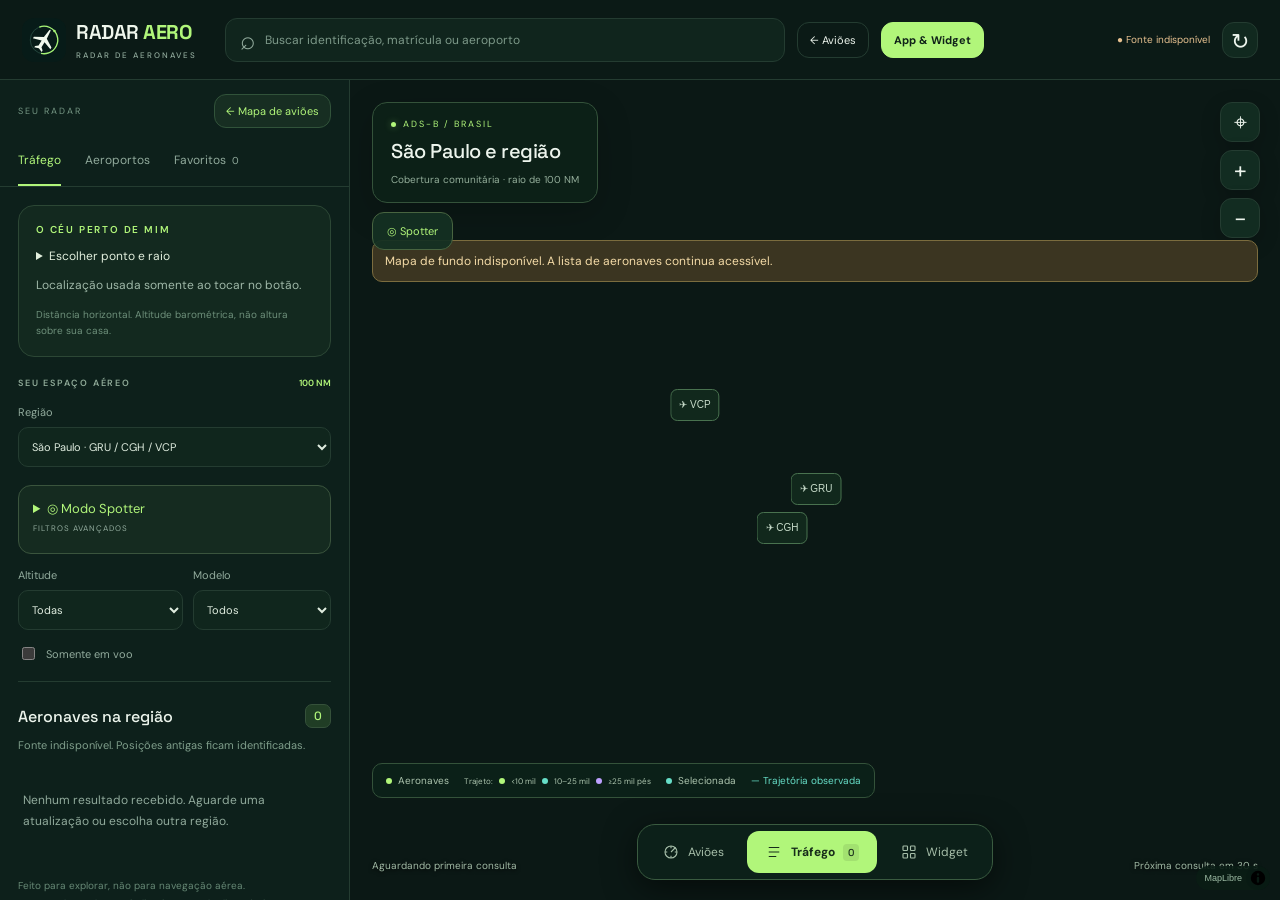
==== commit 4a139b7d: "Importar projeto completo Radar Aero e remover importador temporário" ====
--- a/docs/radar.html
+++ b/docs/radar.html
@@ -1,5 +1,5 @@
-<!doctype html><html lang="pt-BR"><head><meta charset="utf-8"><meta name="viewport" content="width=device-width,initial-scale=1"><meta name="theme-color" content="#071b18"><link rel="manifest" href="./manifest.webmanifest?v=20261102-6"><link rel="apple-touch-icon" href="./icons/app-icon-192.png"><title>Radar Aero</title><link rel="stylesheet" href="./vendor/maplibre-gl.css"><link rel="stylesheet" href="./radar.css?v=20261102-6"></head><body>
-<header><a class="brand" href="./" target="_top"><img class="logo" src="./icons/radar-mark.svg" width="44" height="44" alt=""><span>RADAR <b>AERO</b><small>RADAR DE AERONAVES</small></span></a><label class="search"><span>⌕</span><input id="search" type="search" placeholder="Buscar identificação, matrícula ou aeroporto" aria-label="Buscar identificação, matrícula ou aeroporto" autocomplete="off"></label><button id="map-back" class="header-map">← Mapa</button><button id="install-app" title="App e widget">App &amp; Widget</button><span class="connection" id="connection" role="status">● Conectando</span><button id="refresh" aria-label="Atualizar posições">↻</button></header>
-<div class="workspace"><aside id="sidebar" aria-label="Tráfego e detalhes"><div class="mobile-handle"></div><div class="panel-top"><span>SEU RADAR</span><button id="follow-selected" hidden aria-pressed="false">◎ Seguir avião</button><button id="collapse" aria-expanded="true">← Voltar ao mapa</button></div><p id="follow-status" role="status" hidden></p><div class="tabs" role="tablist" aria-label="Explorar"><button role="tab" aria-selected="true" data-tab="traffic">Tráfego</button><button role="tab" aria-selected="false" data-tab="airports">Aeroportos</button><button role="tab" aria-selected="false" data-tab="favorites">Favoritos <span id="fav-count">0</span></button></div><div class="scroll"><section id="selection" hidden aria-label="Aeronave selecionada"></section><section class="near-card" aria-label="Perto de mim"><div class="section-label">O CÉU PERTO DE MIM</div><details id="near-settings"><summary>Escolher ponto e raio</summary><p>Escolha seu ponto e descubra os aviões ao redor.</p><button id="locate">⌖ Usar minha localização</button><details><summary>Escolher ponto manualmente</summary><form id="near-form"><label>Latitude<input id="near-lat" type="number" min="-90" max="90" step="any" required placeholder="-23.4356"></label><label>Longitude<input id="near-lon" type="number" min="-180" max="180" step="any" required placeholder="-46.4731"></label><button>Salvar ponto e explorar</button></form></details><label>Raio<select id="near-radius"><option value="5">5 km</option><option value="10" selected>10 km</option><option value="25">25 km</option><option value="50">50 km</option></select></label></details><p id="near-status" role="status">Localização usada somente ao tocar no botão.</p><button id="leave-near" hidden>Voltar à região</button><button id="widget-config" hidden>↓ Configuração do widget</button><small>Distância horizontal. Altitude barométrica, não altura sobre sua casa.</small></section><section class="filters" id="filters"><div class="section-label">SEU ESPAÇO AÉREO <span>100 NM</span></div><label>Região<select id="region"><option value="sp">São Paulo · GRU / CGH / VCP</option><option value="rio">Rio de Janeiro · GIG</option><option value="brasilia">Brasília · BSB</option><option value="salvador">Salvador · SSA</option></select></label><details id="spotter-settings"><summary>◎ Modo Spotter <span>FILTROS AVANÇADOS</span></summary><div class="spotter-grid"><label>Companhia<select id="spotter-company"><option value="all">Todas</option><option value="TAM">LATAM</option><option value="AZU">Azul</option><option value="GLO">GOL</option></select></label><label>Velocidade no solo<select id="spotter-speed"><option value="all">Todas</option><option value="slow">Menos de 250 kt</option><option value="fast">250 kt ou mais</option></select></label><label>Variação observada<select id="spotter-trend"><option value="all">Todas</option><option value="up">↑ Subindo</option><option value="down">↓ Descendo</option><option value="level">→ Estável</option></select></label></div><p>Subida/descida estimada entre amostras de altitude barométrica da sessão. Aguarde duas posições recentes.</p><label>Nome do filtro<input id="preset-name" maxlength="32" placeholder="Ex.: LATAM em aproximação"></label><div class="preset-actions"><button id="save-preset">Salvar filtro</button><button id="reset-spotter">Limpar filtros</button></div><label>Filtros salvos neste aparelho<select id="spotter-presets"><option value="">Escolher filtro…</option></select></label><button id="delete-preset" disabled>Excluir filtro escolhido</button><p id="spotter-status" role="status"></p></details><div class="filter-row"><label>Altitude<select id="altitude"><option value="all">Todas</option><option value="low">Abaixo de 10.000 pés</option><option value="high">10.000 pés ou mais</option></select></label><label>Modelo<select id="model"><option value="all">Todos</option></select></label></div><label class="check"><input id="airborne" type="checkbox"> Somente em voo</label></section><div class="list-heading"><h1 id="list-title">Aeronaves na região</h1><span id="result-count">—</span></div><p id="list-note">Buscando posições recebidas pela rede ADS-B.</p><div id="results" role="tabpanel" aria-label="Resultados"></div><div class="side-footer">Feito para explorar, não para navegação aérea.<br>Rotas cadastradas por indicativo, quando disponíveis.<br><a href="https://www.adsb.lol/docs/open-data/api" target="_blank" rel="noopener">Dados: adsb.lol · ODbL</a></div></div></aside>
-<main id="map-area" aria-label="Mapa do radar"><div id="map"></div><div class="map-title"><span><i class="signal-dot"></i> ADS-B / BRASIL</span><strong id="region-name">São Paulo e região</strong><small>Cobertura comunitária · raio de 100 NM</small></div><div id="map-error" hidden role="status">Mapa de fundo indisponível. A lista de aeronaves continua acessível.</div><button id="open-spotter" aria-expanded="false">◎ Spotter</button><div class="map-controls"><button id="home" aria-label="Voltar à região">⌖</button><button id="zoom-in" aria-label="Aproximar mapa">+</button><button id="zoom-out" aria-label="Afastar mapa">−</button></div><div class="map-legend"><span><i></i> Aeronaves</span><span class="trail-key">Trajeto: <i class="alt-low"></i>&lt;10 mil <i class="alt-mid"></i>10–25 mil <i class="alt-high"></i>≥25 mil pés</span><span><i class="cyan"></i> Selecionada</span><span class="line-key">— Trajetória observada</span></div><div class="bottom-status"><span id="updated">Aguardando primeira consulta</span><span id="next-update"></span></div></main></div>
-<nav class="app-nav" aria-label="Navegação principal"><button id="nav-map" aria-pressed="true"><svg viewBox="0 0 24 24" aria-hidden="true"><circle cx="12" cy="12" r="8"/><path d="M12 12l6-6M4 12h3m10 0h3M12 4v3m0 10v3"/></svg>Mapa</button><button id="open-panel" aria-controls="sidebar" aria-expanded="false"><svg viewBox="0 0 24 24" aria-hidden="true"><path d="M5 6h14M5 12h14M5 18h10"/></svg>Tráfego <span id="mobile-count">0</span></button><button id="nav-widget"><svg viewBox="0 0 24 24" aria-hidden="true"><rect x="4" y="4" width="6" height="6" rx="1"/><rect x="14" y="4" width="6" height="6" rx="1"/><rect x="4" y="14" width="6" height="6" rx="1"/><rect x="14" y="14" width="6" height="6" rx="1"/></svg>Widget</button></nav><script src="./vendor/maplibre-gl.js"></script><script type="module" src="./radar.js?v=20261102-6"></script><dialog id="install-help" aria-labelledby="install-title"><div class="dialog-top"><img src="./icons/radar-mark.svg" width="48" height="48" alt="Radar Aero"><div class="dialog-switch" role="tablist" aria-label="Instalação"><button id="tab-app" role="tab" aria-selected="true">App</button><button id="tab-widget" role="tab" aria-selected="false">Widget Android</button></div><button id="close-install" aria-label="Fechar App e Widget">×</button></div><div class="dialog-scroll" data-view="app"><p class="eyebrow">SEU RADAR, SEMPRE POR PERTO</p><h2 id="install-title">Leve o céu com você.</h2><p class="dialog-lead">No computador, no celular ou direto na sua tela inicial.</p><section class="install-card"><span class="card-tag">CELULAR + PC</span><h3>Instale o Radar Aero</h3><p>Abra o mapa em uma janela própria, com atalho e ícone no seu aparelho.</p><button id="confirm-install" class="primary-action">Instalar app</button><p id="install-status" role="status">No Chrome ou Edge, procure “Instalar app” no menu do navegador. No iPhone, use Safari → Compartilhar → Adicionar à Tela de Início.</p></section><section class="install-card widget-card" id="widget-section"><span class="card-tag">WIDGET ANDROID</span><h3>O céu na sua tela inicial</h3><p>Veja os aviões perto do ponto salvo, sem abrir o mapa.</p><a class="primary-action" href="./downloads/radar-aero-widget-0.4.0.apk" download>Baixar widget Android <span>↓</span></a><ol><li>Instale o arquivo e abra <strong>Radar Aero Widget</strong>.</li><li>Toque em <strong>Adicionar widget à tela inicial</strong> e confirme no Android.</li><li>Escolha seu ponto depois, em <strong>Ajustes</strong> no widget.</li></ol><p class="helper">Se nada aparecer no Galaxy: pressione um espaço vazio da tela inicial → Widgets → Radar Aero Widget → Adicionar. O widget é instalado pelo APK, separadamente do app web.</p><button id="prepare-widget" class="secondary-action">Configurar meu ponto no radar →</button></section><p class="dialog-foot">O widget mostra o horário da consulta. Atualização automática sujeita às regras de bateria do Android.</p></div></dialog><script type="module" src="./pwa.js?v=20261102-6"></script></body></html>
+<!doctype html><html lang="pt-BR"><head><meta charset="utf-8"><meta name="viewport" content="width=device-width,initial-scale=1"><meta name="theme-color" content="#071b18"><link rel="manifest" href="./manifest.webmanifest?v=20261103-2"><link rel="apple-touch-icon" href="./icons/app-icon-192.png"><title>Radar Aero</title><link rel="stylesheet" href="./vendor/maplibre-gl.css"><link rel="stylesheet" href="./radar.css?v=20261103-2"></head><body>
+<header><a class="brand" href="./" target="_top"><img class="logo" src="./icons/radar-mark.svg" width="44" height="44" alt=""><span>RADAR <b>AERO</b><small>RADAR DE AERONAVES</small></span></a><label class="search"><span>⌕</span><input id="search" type="search" placeholder="Buscar identificação, matrícula ou aeroporto" aria-label="Buscar identificação, matrícula ou aeroporto" autocomplete="off"></label><button id="map-back" class="header-map">← Aviões</button><button id="install-app" title="App e widget">App &amp; Widget</button><span class="connection" id="connection" role="status">● Conectando</span><button id="refresh" aria-label="Atualizar posições">↻</button></header>
+<div class="workspace"><aside id="sidebar" aria-label="Tráfego e detalhes"><div class="mobile-handle"></div><div class="panel-top"><span>SEU RADAR</span><button id="follow-selected" hidden aria-pressed="false">◎ Seguir avião</button><button id="airport-flights" hidden>Voos</button><button id="airport-climate" hidden>Clima</button><button id="collapse" aria-expanded="true">← Mapa de aviões</button></div><p id="follow-status" role="status" hidden></p><div class="tabs" role="tablist" aria-label="Explorar"><button role="tab" aria-selected="true" data-tab="traffic">Tráfego</button><button role="tab" aria-selected="false" data-tab="airports">Aeroportos</button><button role="tab" aria-selected="false" data-tab="favorites">Favoritos <span id="fav-count">0</span></button></div><div class="scroll"><section id="selection" hidden aria-label="Aeronave selecionada"></section><section class="near-card" aria-label="Perto de mim"><div class="section-label">O CÉU PERTO DE MIM</div><details id="near-settings"><summary>Escolher ponto e raio</summary><p>Escolha seu ponto e descubra os aviões ao redor.</p><button id="locate">⌖ Usar minha localização</button><details><summary>Escolher ponto manualmente</summary><form id="near-form"><label>Latitude<input id="near-lat" type="number" min="-90" max="90" step="any" required placeholder="-23.4356"></label><label>Longitude<input id="near-lon" type="number" min="-180" max="180" step="any" required placeholder="-46.4731"></label><button>Salvar ponto e explorar</button></form></details><label>Raio<select id="near-radius"><option value="5">5 km</option><option value="10" selected>10 km</option><option value="25">25 km</option><option value="50">50 km</option></select></label></details><p id="near-status" role="status">Localização usada somente ao tocar no botão.</p><button id="leave-near" hidden>Voltar à região</button><button id="widget-config" hidden>↓ Configuração do widget</button><small>Distância horizontal. Altitude barométrica, não altura sobre sua casa.</small></section><section class="filters" id="filters"><div class="section-label">SEU ESPAÇO AÉREO <span>100 NM</span></div><label>Região<select id="region"><option value="sp">São Paulo · GRU / CGH / VCP</option><option value="rio">Rio de Janeiro · GIG</option><option value="brasilia">Brasília · BSB</option><option value="salvador">Salvador · SSA</option></select></label><details id="spotter-settings"><summary>◎ Modo Spotter <span>FILTROS AVANÇADOS</span></summary><div class="spotter-grid"><label>Companhia<select id="spotter-company"><option value="all">Todas</option><option value="TAM">LATAM</option><option value="AZU">Azul</option><option value="GLO">GOL</option></select></label><label>Velocidade no solo<select id="spotter-speed"><option value="all">Todas</option><option value="slow">Menos de 250 kt</option><option value="fast">250 kt ou mais</option></select></label><label>Variação observada<select id="spotter-trend"><option value="all">Todas</option><option value="up">↑ Subindo</option><option value="down">↓ Descendo</option><option value="level">→ Estável</option></select></label></div><p>Subida/descida estimada entre amostras de altitude barométrica da sessão. Aguarde duas posições recentes.</p><label>Nome do filtro<input id="preset-name" maxlength="32" placeholder="Ex.: LATAM em aproximação"></label><div class="preset-actions"><button id="save-preset">Salvar filtro</button><button id="reset-spotter">Limpar filtros</button></div><label>Filtros salvos neste aparelho<select id="spotter-presets"><option value="">Escolher filtro…</option></select></label><button id="delete-preset" disabled>Excluir filtro escolhido</button><p id="spotter-status" role="status"></p></details><div class="filter-row"><label>Altitude<select id="altitude"><option value="all">Todas</option><option value="low">Abaixo de 10.000 pés</option><option value="high">10.000 pés ou mais</option></select></label><label>Modelo<select id="model"><option value="all">Todos</option></select></label></div><label class="check"><input id="airborne" type="checkbox"> Somente em voo</label></section><div class="list-heading"><h1 id="list-title">Aeronaves na região</h1><span id="result-count">—</span></div><p id="list-note">Buscando posições recebidas pela rede ADS-B.</p><div id="results" role="tabpanel" aria-label="Resultados"></div><div class="side-footer">Feito para explorar, não para navegação aérea.<br>Rotas cadastradas por indicativo, quando disponíveis.<br><a href="https://www.adsb.lol/docs/open-data/api" target="_blank" rel="noopener">Dados: adsb.lol · ODbL</a></div></div></aside>
+<main id="map-area" aria-label="Mapa do radar"><div id="map"></div><div id="map-empty" hidden role="status"><p id="map-empty-text"></p><button id="recover-map">Ver aviões da região</button></div><div class="map-title"><span><i class="signal-dot"></i> ADS-B / BRASIL</span><strong id="region-name">São Paulo e região</strong><small>Cobertura comunitária · raio de 100 NM</small></div><div id="map-error" hidden role="status">Mapa de fundo indisponível. A lista de aeronaves continua acessível.</div><button id="open-spotter" aria-expanded="false">◎ Spotter</button><div class="map-controls"><button id="home" aria-label="Voltar à região">⌖</button><button id="zoom-in" aria-label="Aproximar mapa">+</button><button id="zoom-out" aria-label="Afastar mapa">−</button></div><div class="map-legend"><span><i></i> Aeronaves</span><span class="trail-key">Trajeto: <i class="alt-low"></i>&lt;10 mil <i class="alt-mid"></i>10–25 mil <i class="alt-high"></i>≥25 mil pés</span><span><i class="cyan"></i> Selecionada</span><span class="line-key">— Trajetória observada</span></div><div class="bottom-status"><span id="updated">Aguardando primeira consulta</span><span id="next-update"></span></div></main></div>
+<nav class="app-nav" aria-label="Navegação principal"><button id="nav-map" aria-pressed="true"><svg viewBox="0 0 24 24" aria-hidden="true"><circle cx="12" cy="12" r="8"/><path d="M12 12l6-6M4 12h3m10 0h3M12 4v3m0 10v3"/></svg>Aviões</button><button id="open-panel" aria-controls="sidebar" aria-expanded="false"><svg viewBox="0 0 24 24" aria-hidden="true"><path d="M5 6h14M5 12h14M5 18h10"/></svg>Tráfego <span id="mobile-count">0</span></button><button id="nav-widget"><svg viewBox="0 0 24 24" aria-hidden="true"><rect x="4" y="4" width="6" height="6" rx="1"/><rect x="14" y="4" width="6" height="6" rx="1"/><rect x="4" y="14" width="6" height="6" rx="1"/><rect x="14" y="14" width="6" height="6" rx="1"/></svg>Widget</button></nav><script src="./vendor/maplibre-gl.js"></script><script type="module" src="./radar.js?v=20261103-2"></script><dialog id="install-help" aria-labelledby="install-title"><div class="dialog-top"><img src="./icons/radar-mark.svg" width="48" height="48" alt="Radar Aero"><div class="dialog-switch" role="tablist" aria-label="Instalação"><button id="tab-app" role="tab" aria-selected="true">App</button><button id="tab-widget" role="tab" aria-selected="false">Widget Android</button></div><button id="close-install" aria-label="Fechar App e Widget">×</button></div><div class="dialog-scroll" data-view="app"><p class="eyebrow">SEU RADAR, SEMPRE POR PERTO</p><h2 id="install-title">Leve o céu com você.</h2><p class="dialog-lead">No computador, no celular ou direto na sua tela inicial.</p><section class="install-card"><span class="card-tag">CELULAR + PC</span><h3>Instale o Radar Aero</h3><p>Abra o mapa em uma janela própria, com atalho e ícone no seu aparelho.</p><button id="confirm-install" class="primary-action">Instalar app</button><p id="install-status" role="status">No Chrome ou Edge, procure “Instalar app” no menu do navegador. No iPhone, use Safari → Compartilhar → Adicionar à Tela de Início.</p></section><section class="install-card widget-card" id="widget-section"><span class="card-tag">WIDGET ANDROID</span><h3>O céu na sua tela inicial</h3><p>Veja os aviões perto do ponto salvo, sem abrir o mapa.</p><a class="primary-action" href="./downloads/radar-aero-widget-0.4.0.apk" download>Baixar widget Android <span>↓</span></a><ol><li>Instale o arquivo e abra <strong>Radar Aero Widget</strong>.</li><li>Toque em <strong>Adicionar widget à tela inicial</strong> e confirme no Android.</li><li>Escolha seu ponto depois, em <strong>Ajustes</strong> no widget.</li></ol><p class="helper">Se nada aparecer no Galaxy: pressione um espaço vazio da tela inicial → Widgets → Radar Aero Widget → Adicionar. O widget é instalado pelo APK, separadamente do app web.</p><button id="prepare-widget" class="secondary-action">Configurar meu ponto no radar →</button></section><p class="dialog-foot">O widget mostra o horário da consulta. Atualização automática sujeita às regras de bateria do Android.</p></div></dialog><script type="module" src="./pwa.js?v=20261103-2"></script></body></html>
--- a/docs/radar.css
+++ b/docs/radar.css
@@ -18,3 +18,9 @@
 #open-spotter{position:absolute;top:132px;left:22px;z-index:2;font-size:11px;background:#153023ef;border-color:#486440;color:var(--lime)}#spotter-settings{margin-top:18px;padding:14px;background:#152b20;border:1px solid #3a543d;border-radius:13px}#spotter-settings summary{font-size:13px;color:var(--lime);cursor:pointer}#spotter-settings summary span{display:block;font-size:8px;letter-spacing:1px;color:#91aa9c;margin:6px 0}#spotter-settings p{font-size:10px;color:#9cb5a2;line-height:1.7}.spotter-grid label{margin-top:14px}#preset-name{width:100%;min-width:0;margin-top:8px;background:#0c2017;color:inherit;border:1px solid #35513a;border-radius:9px;padding:10px}.preset-actions{display:flex;gap:7px;margin:9px 0}#spotter-settings button{font-size:10px;padding:9px}#delete-preset{margin-top:10px}.trend-badge{color:#b1f67a;font-size:12px}.trend-badge small{display:block;font-size:9px;color:#8eaa97;margin-top:4px}.session-graphs{border:1px solid #34513a;border-radius:13px;margin:16px 0;padding:12px}.session-graphs summary{cursor:pointer;font-size:12px;color:var(--lime)}.session-graphs summary span{font-size:9px;color:#91aa9c}.session-graphs p{font-size:10px;color:#91aa9c;line-height:1.6}.flight-chart{margin-top:16px}.flight-chart h3{font-size:11px;font-weight:500;margin:0}.flight-chart h3 span{float:right;color:var(--cyan)}.flight-chart svg{width:100%;height:auto;display:block;overflow:visible}.flight-chart svg path{stroke:#67dec8;stroke-width:2;fill:none}.flight-chart svg circle{fill:#67dec8}.flight-chart svg .chart-grid{stroke:#2c4734;stroke-width:1}.chart-range{display:flex;justify-content:space-between;font-size:8px;color:#91aa9c;gap:6px}.trail-key{font-size:8px}.map-legend i.alt-low{background:#b1f67a}.map-legend i.alt-mid{background:#67dec8}.map-legend i.alt-high{background:#bda1ff}@media(max-width:760px){#open-spotter{top:127px;left:14px;font-size:10px;padding:8px 11px}.trail-key{display:none!important}body[data-details=true] #open-spotter{top:94px}}
 
 @media(min-width:761px) and (max-width:1100px){.trail-key{display:none!important}}
+
+.airport-icao{font-size:13px;color:#91aa9c;letter-spacing:1px}.airport-board,.airport-weather{padding:15px;border:1px solid #36503c;border-radius:14px;background:#142b20;margin:15px 0}.airport-board h3,.airport-weather h3{font:500 18px 'Space Grotesk',Arial;margin:6px 0 10px}.airport-board p,.airport-weather p{font-size:11px;color:#9eb7a5;line-height:1.7}.airport-board small{display:block;font-size:10px;color:#8ba994;line-height:1.7}.airport-board-link{display:block;margin:14px 0;padding:13px 12px;border-radius:10px;background:#b1f67a;color:#10281a;font-size:12px;font-weight:700;text-align:center;text-decoration:none}.weather-hero{display:flex;align-items:center;gap:14px}.weather-hero>strong{font:500 33px 'Space Grotesk',Arial;color:#b1f67a}.weather-hero>span{font-size:12px;color:#c0d5c3}.weather-grid{display:grid;grid-template-columns:1fr 1fr;gap:10px;margin-top:15px}.weather-grid>div{padding:10px;border:1px solid #2d4935;border-radius:9px}.weather-grid small,.weather-grid span{display:block;font-size:9px;color:#8eaa98;line-height:1.6}.weather-grid strong{display:block;font-size:14px;color:#d7e8d6;margin:5px 0}.weather-source{font-size:9px!important}.weather-source a{color:#a5c9ac}.airport-weather button{font-size:11px}body[data-airport=true] .selection-sub{line-height:1.7}body[data-airport=true] #follow-status{display:none}@media(max-width:760px){body[data-airport=true] .airport-board,body[data-airport=true] .airport-weather{padding:12px}body[data-airport=true] .selection-name{font-size:28px!important}}
+
+#airport-flights,#airport-climate{font-size:11px;padding:8px 10px;min-height:35px;color:#b1f67a;background:#173124}body[data-airport=true] .panel-top{justify-content:flex-start}body[data-airport=true] #collapse{margin-left:auto}body[data-airport=true] .panel-top{flex-shrink:0}
+
+#map-empty{position:absolute;left:50%;top:50%;transform:translate(-50%,-50%);z-index:3;width:min(300px,calc(100% - 40px));background:#0e241bf2;border:1px solid #456546;border-radius:16px;padding:18px;text-align:center;box-shadow:0 12px 40px #0006}#map-empty p{font-size:13px;line-height:1.6;color:#bed0bf;margin:0 0 12px}#recover-map{color:#b1f67a;font-size:12px}body[data-airport=true] #collapse{font-size:10px;padding:8px}#collapse{white-space:nowrap}
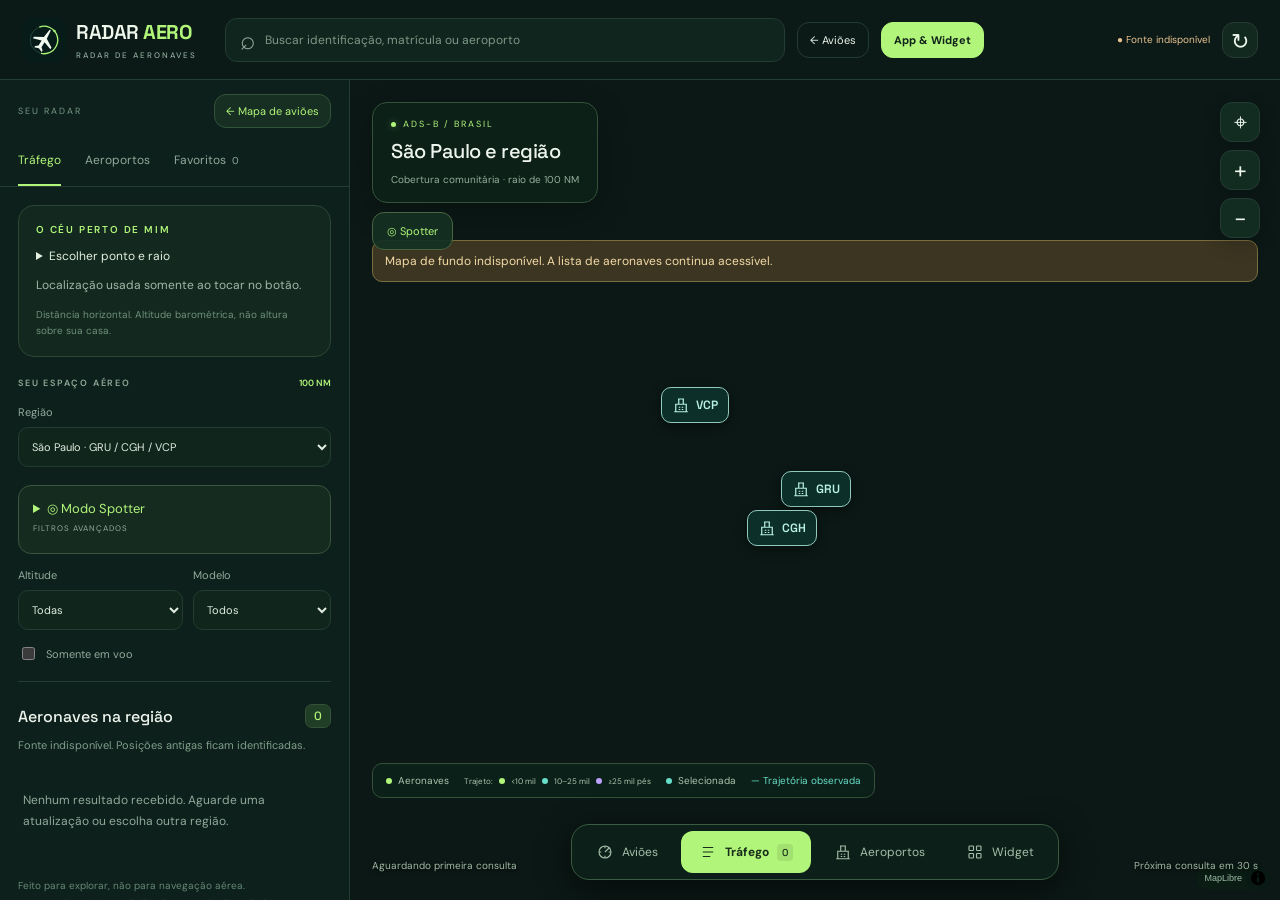
==== commit 2407aa09: "Importar projeto completo Radar Aero e remover importador temporário" ====
--- a/docs/radar.html
+++ b/docs/radar.html
@@ -1,5 +1,5 @@
-<!doctype html><html lang="pt-BR"><head><meta charset="utf-8"><meta name="viewport" content="width=device-width,initial-scale=1"><meta name="theme-color" content="#071b18"><link rel="manifest" href="./manifest.webmanifest?v=20261103-2"><link rel="apple-touch-icon" href="./icons/app-icon-192.png"><title>Radar Aero</title><link rel="stylesheet" href="./vendor/maplibre-gl.css"><link rel="stylesheet" href="./radar.css?v=20261103-2"></head><body>
+<!doctype html><html lang="pt-BR"><head><meta charset="utf-8"><meta name="viewport" content="width=device-width,initial-scale=1"><meta name="theme-color" content="#071b18"><link rel="manifest" href="./manifest.webmanifest?v=20261103-3"><link rel="apple-touch-icon" href="./icons/app-icon-192.png"><title>Radar Aero</title><link rel="stylesheet" href="./vendor/maplibre-gl.css"><link rel="stylesheet" href="./radar.css?v=20261103-3"></head><body>
 <header><a class="brand" href="./" target="_top"><img class="logo" src="./icons/radar-mark.svg" width="44" height="44" alt=""><span>RADAR <b>AERO</b><small>RADAR DE AERONAVES</small></span></a><label class="search"><span>⌕</span><input id="search" type="search" placeholder="Buscar identificação, matrícula ou aeroporto" aria-label="Buscar identificação, matrícula ou aeroporto" autocomplete="off"></label><button id="map-back" class="header-map">← Aviões</button><button id="install-app" title="App e widget">App &amp; Widget</button><span class="connection" id="connection" role="status">● Conectando</span><button id="refresh" aria-label="Atualizar posições">↻</button></header>
 <div class="workspace"><aside id="sidebar" aria-label="Tráfego e detalhes"><div class="mobile-handle"></div><div class="panel-top"><span>SEU RADAR</span><button id="follow-selected" hidden aria-pressed="false">◎ Seguir avião</button><button id="airport-flights" hidden>Voos</button><button id="airport-climate" hidden>Clima</button><button id="collapse" aria-expanded="true">← Mapa de aviões</button></div><p id="follow-status" role="status" hidden></p><div class="tabs" role="tablist" aria-label="Explorar"><button role="tab" aria-selected="true" data-tab="traffic">Tráfego</button><button role="tab" aria-selected="false" data-tab="airports">Aeroportos</button><button role="tab" aria-selected="false" data-tab="favorites">Favoritos <span id="fav-count">0</span></button></div><div class="scroll"><section id="selection" hidden aria-label="Aeronave selecionada"></section><section class="near-card" aria-label="Perto de mim"><div class="section-label">O CÉU PERTO DE MIM</div><details id="near-settings"><summary>Escolher ponto e raio</summary><p>Escolha seu ponto e descubra os aviões ao redor.</p><button id="locate">⌖ Usar minha localização</button><details><summary>Escolher ponto manualmente</summary><form id="near-form"><label>Latitude<input id="near-lat" type="number" min="-90" max="90" step="any" required placeholder="-23.4356"></label><label>Longitude<input id="near-lon" type="number" min="-180" max="180" step="any" required placeholder="-46.4731"></label><button>Salvar ponto e explorar</button></form></details><label>Raio<select id="near-radius"><option value="5">5 km</option><option value="10" selected>10 km</option><option value="25">25 km</option><option value="50">50 km</option></select></label></details><p id="near-status" role="status">Localização usada somente ao tocar no botão.</p><button id="leave-near" hidden>Voltar à região</button><button id="widget-config" hidden>↓ Configuração do widget</button><small>Distância horizontal. Altitude barométrica, não altura sobre sua casa.</small></section><section class="filters" id="filters"><div class="section-label">SEU ESPAÇO AÉREO <span>100 NM</span></div><label>Região<select id="region"><option value="sp">São Paulo · GRU / CGH / VCP</option><option value="rio">Rio de Janeiro · GIG</option><option value="brasilia">Brasília · BSB</option><option value="salvador">Salvador · SSA</option></select></label><details id="spotter-settings"><summary>◎ Modo Spotter <span>FILTROS AVANÇADOS</span></summary><div class="spotter-grid"><label>Companhia<select id="spotter-company"><option value="all">Todas</option><option value="TAM">LATAM</option><option value="AZU">Azul</option><option value="GLO">GOL</option></select></label><label>Velocidade no solo<select id="spotter-speed"><option value="all">Todas</option><option value="slow">Menos de 250 kt</option><option value="fast">250 kt ou mais</option></select></label><label>Variação observada<select id="spotter-trend"><option value="all">Todas</option><option value="up">↑ Subindo</option><option value="down">↓ Descendo</option><option value="level">→ Estável</option></select></label></div><p>Subida/descida estimada entre amostras de altitude barométrica da sessão. Aguarde duas posições recentes.</p><label>Nome do filtro<input id="preset-name" maxlength="32" placeholder="Ex.: LATAM em aproximação"></label><div class="preset-actions"><button id="save-preset">Salvar filtro</button><button id="reset-spotter">Limpar filtros</button></div><label>Filtros salvos neste aparelho<select id="spotter-presets"><option value="">Escolher filtro…</option></select></label><button id="delete-preset" disabled>Excluir filtro escolhido</button><p id="spotter-status" role="status"></p></details><div class="filter-row"><label>Altitude<select id="altitude"><option value="all">Todas</option><option value="low">Abaixo de 10.000 pés</option><option value="high">10.000 pés ou mais</option></select></label><label>Modelo<select id="model"><option value="all">Todos</option></select></label></div><label class="check"><input id="airborne" type="checkbox"> Somente em voo</label></section><div class="list-heading"><h1 id="list-title">Aeronaves na região</h1><span id="result-count">—</span></div><p id="list-note">Buscando posições recebidas pela rede ADS-B.</p><div id="results" role="tabpanel" aria-label="Resultados"></div><div class="side-footer">Feito para explorar, não para navegação aérea.<br>Rotas cadastradas por indicativo, quando disponíveis.<br><a href="https://www.adsb.lol/docs/open-data/api" target="_blank" rel="noopener">Dados: adsb.lol · ODbL</a></div></div></aside>
 <main id="map-area" aria-label="Mapa do radar"><div id="map"></div><div id="map-empty" hidden role="status"><p id="map-empty-text"></p><button id="recover-map">Ver aviões da região</button></div><div class="map-title"><span><i class="signal-dot"></i> ADS-B / BRASIL</span><strong id="region-name">São Paulo e região</strong><small>Cobertura comunitária · raio de 100 NM</small></div><div id="map-error" hidden role="status">Mapa de fundo indisponível. A lista de aeronaves continua acessível.</div><button id="open-spotter" aria-expanded="false">◎ Spotter</button><div class="map-controls"><button id="home" aria-label="Voltar à região">⌖</button><button id="zoom-in" aria-label="Aproximar mapa">+</button><button id="zoom-out" aria-label="Afastar mapa">−</button></div><div class="map-legend"><span><i></i> Aeronaves</span><span class="trail-key">Trajeto: <i class="alt-low"></i>&lt;10 mil <i class="alt-mid"></i>10–25 mil <i class="alt-high"></i>≥25 mil pés</span><span><i class="cyan"></i> Selecionada</span><span class="line-key">— Trajetória observada</span></div><div class="bottom-status"><span id="updated">Aguardando primeira consulta</span><span id="next-update"></span></div></main></div>
-<nav class="app-nav" aria-label="Navegação principal"><button id="nav-map" aria-pressed="true"><svg viewBox="0 0 24 24" aria-hidden="true"><circle cx="12" cy="12" r="8"/><path d="M12 12l6-6M4 12h3m10 0h3M12 4v3m0 10v3"/></svg>Aviões</button><button id="open-panel" aria-controls="sidebar" aria-expanded="false"><svg viewBox="0 0 24 24" aria-hidden="true"><path d="M5 6h14M5 12h14M5 18h10"/></svg>Tráfego <span id="mobile-count">0</span></button><button id="nav-widget"><svg viewBox="0 0 24 24" aria-hidden="true"><rect x="4" y="4" width="6" height="6" rx="1"/><rect x="14" y="4" width="6" height="6" rx="1"/><rect x="4" y="14" width="6" height="6" rx="1"/><rect x="14" y="14" width="6" height="6" rx="1"/></svg>Widget</button></nav><script src="./vendor/maplibre-gl.js"></script><script type="module" src="./radar.js?v=20261103-2"></script><dialog id="install-help" aria-labelledby="install-title"><div class="dialog-top"><img src="./icons/radar-mark.svg" width="48" height="48" alt="Radar Aero"><div class="dialog-switch" role="tablist" aria-label="Instalação"><button id="tab-app" role="tab" aria-selected="true">App</button><button id="tab-widget" role="tab" aria-selected="false">Widget Android</button></div><button id="close-install" aria-label="Fechar App e Widget">×</button></div><div class="dialog-scroll" data-view="app"><p class="eyebrow">SEU RADAR, SEMPRE POR PERTO</p><h2 id="install-title">Leve o céu com você.</h2><p class="dialog-lead">No computador, no celular ou direto na sua tela inicial.</p><section class="install-card"><span class="card-tag">CELULAR + PC</span><h3>Instale o Radar Aero</h3><p>Abra o mapa em uma janela própria, com atalho e ícone no seu aparelho.</p><button id="confirm-install" class="primary-action">Instalar app</button><p id="install-status" role="status">No Chrome ou Edge, procure “Instalar app” no menu do navegador. No iPhone, use Safari → Compartilhar → Adicionar à Tela de Início.</p></section><section class="install-card widget-card" id="widget-section"><span class="card-tag">WIDGET ANDROID</span><h3>O céu na sua tela inicial</h3><p>Veja os aviões perto do ponto salvo, sem abrir o mapa.</p><a class="primary-action" href="./downloads/radar-aero-widget-0.4.0.apk" download>Baixar widget Android <span>↓</span></a><ol><li>Instale o arquivo e abra <strong>Radar Aero Widget</strong>.</li><li>Toque em <strong>Adicionar widget à tela inicial</strong> e confirme no Android.</li><li>Escolha seu ponto depois, em <strong>Ajustes</strong> no widget.</li></ol><p class="helper">Se nada aparecer no Galaxy: pressione um espaço vazio da tela inicial → Widgets → Radar Aero Widget → Adicionar. O widget é instalado pelo APK, separadamente do app web.</p><button id="prepare-widget" class="secondary-action">Configurar meu ponto no radar →</button></section><p class="dialog-foot">O widget mostra o horário da consulta. Atualização automática sujeita às regras de bateria do Android.</p></div></dialog><script type="module" src="./pwa.js?v=20261103-2"></script></body></html>
+<nav class="app-nav" aria-label="Navegação principal"><button id="nav-map" aria-pressed="true"><svg viewBox="0 0 24 24" aria-hidden="true"><circle cx="12" cy="12" r="8"/><path d="M12 12l6-6M4 12h3m10 0h3M12 4v3m0 10v3"/></svg>Aviões</button><button id="open-panel" aria-controls="sidebar" aria-expanded="false"><svg viewBox="0 0 24 24" aria-hidden="true"><path d="M5 6h14M5 12h14M5 18h10"/></svg>Tráfego <span id="mobile-count">0</span></button><button id="nav-airports" aria-controls="sidebar" aria-expanded="false" aria-pressed="false"><svg viewBox="0 0 24 24" aria-hidden="true"><path d="M3 21h18M5 21V11h14v10M9 11V4h6v7M8 4h8M9 15h2m2 0h2m-6 3h2m2 0h2"/></svg>Aeroportos</button><button id="nav-widget"><svg viewBox="0 0 24 24" aria-hidden="true"><rect x="4" y="4" width="6" height="6" rx="1"/><rect x="14" y="4" width="6" height="6" rx="1"/><rect x="4" y="14" width="6" height="6" rx="1"/><rect x="14" y="14" width="6" height="6" rx="1"/></svg>Widget</button></nav><script src="./vendor/maplibre-gl.js"></script><script type="module" src="./radar.js?v=20261103-3"></script><dialog id="install-help" aria-labelledby="install-title"><div class="dialog-top"><img src="./icons/radar-mark.svg" width="48" height="48" alt="Radar Aero"><div class="dialog-switch" role="tablist" aria-label="Instalação"><button id="tab-app" role="tab" aria-selected="true">App</button><button id="tab-widget" role="tab" aria-selected="false">Widget Android</button></div><button id="close-install" aria-label="Fechar App e Widget">×</button></div><div class="dialog-scroll" data-view="app"><p class="eyebrow">SEU RADAR, SEMPRE POR PERTO</p><h2 id="install-title">Leve o céu com você.</h2><p class="dialog-lead">No computador, no celular ou direto na sua tela inicial.</p><section class="install-card"><span class="card-tag">CELULAR + PC</span><h3>Instale o Radar Aero</h3><p>Abra o mapa em uma janela própria, com atalho e ícone no seu aparelho.</p><button id="confirm-install" class="primary-action">Instalar app</button><p id="install-status" role="status">No Chrome ou Edge, procure “Instalar app” no menu do navegador. No iPhone, use Safari → Compartilhar → Adicionar à Tela de Início.</p></section><section class="install-card widget-card" id="widget-section"><span class="card-tag">WIDGET ANDROID</span><h3>O céu na sua tela inicial</h3><p>Veja os aviões perto do ponto salvo, sem abrir o mapa.</p><a class="primary-action" href="./downloads/radar-aero-widget-0.4.0.apk" download>Baixar widget Android <span>↓</span></a><ol><li>Instale o arquivo e abra <strong>Radar Aero Widget</strong>.</li><li>Toque em <strong>Adicionar widget à tela inicial</strong> e confirme no Android.</li><li>Escolha seu ponto depois, em <strong>Ajustes</strong> no widget.</li></ol><p class="helper">Se nada aparecer no Galaxy: pressione um espaço vazio da tela inicial → Widgets → Radar Aero Widget → Adicionar. O widget é instalado pelo APK, separadamente do app web.</p><button id="prepare-widget" class="secondary-action">Configurar meu ponto no radar →</button></section><p class="dialog-foot">O widget mostra o horário da consulta. Atualização automática sujeita às regras de bateria do Android.</p></div></dialog><script type="module" src="./pwa.js?v=20261103-3"></script></body></html>
--- a/docs/radar.css
+++ b/docs/radar.css
@@ -24,3 +24,8 @@
 #airport-flights,#airport-climate{font-size:11px;padding:8px 10px;min-height:35px;color:#b1f67a;background:#173124}body[data-airport=true] .panel-top{justify-content:flex-start}body[data-airport=true] #collapse{margin-left:auto}body[data-airport=true] .panel-top{flex-shrink:0}
 
 #map-empty{position:absolute;left:50%;top:50%;transform:translate(-50%,-50%);z-index:3;width:min(300px,calc(100% - 40px));background:#0e241bf2;border:1px solid #456546;border-radius:16px;padding:18px;text-align:center;box-shadow:0 12px 40px #0006}#map-empty p{font-size:13px;line-height:1.6;color:#bed0bf;margin:0 0 12px}#recover-map{color:#b1f67a;font-size:12px}body[data-airport=true] #collapse{font-size:10px;padding:8px}#collapse{white-space:nowrap}
+
+/* Keep all map markers below map interface overlays. */
+#map{z-index:0;isolation:isolate}.map-title,.map-controls,.map-legend,.bottom-status{z-index:2}.map-title{background:#0d2119f5}.airport-pin{position:absolute;z-index:5;display:flex;align-items:center;gap:6px;min-height:36px;padding:8px 10px;border:1px solid #91c9bd;border-radius:10px;background:#0d302bf5;color:#b9f2e4;font:600 12px 'Space Grotesk',Arial;box-shadow:0 3px 12px #0006}.airport-pin svg{width:18px;height:18px;fill:none;stroke:currentColor;stroke-width:1.6}.airport-pin:hover{background:#1c5545;border-color:#b1f67a}.app-nav{max-width:calc(100% - 24px)}@media(max-width:760px){.app-nav button{position:relative;flex-direction:column;gap:4px;min-width:0;padding:8px 4px;font-size:10px;min-height:48px}.app-nav button svg{width:17px;height:17px}.app-nav #open-panel span{position:absolute;top:2px;right:5px;font-size:8px}.airport-pin{min-height:38px;font-size:11px;padding:8px}.map-title{max-width:calc(100% - 80px)}}
+
+body[data-view=airports] .near-card{display:none}
